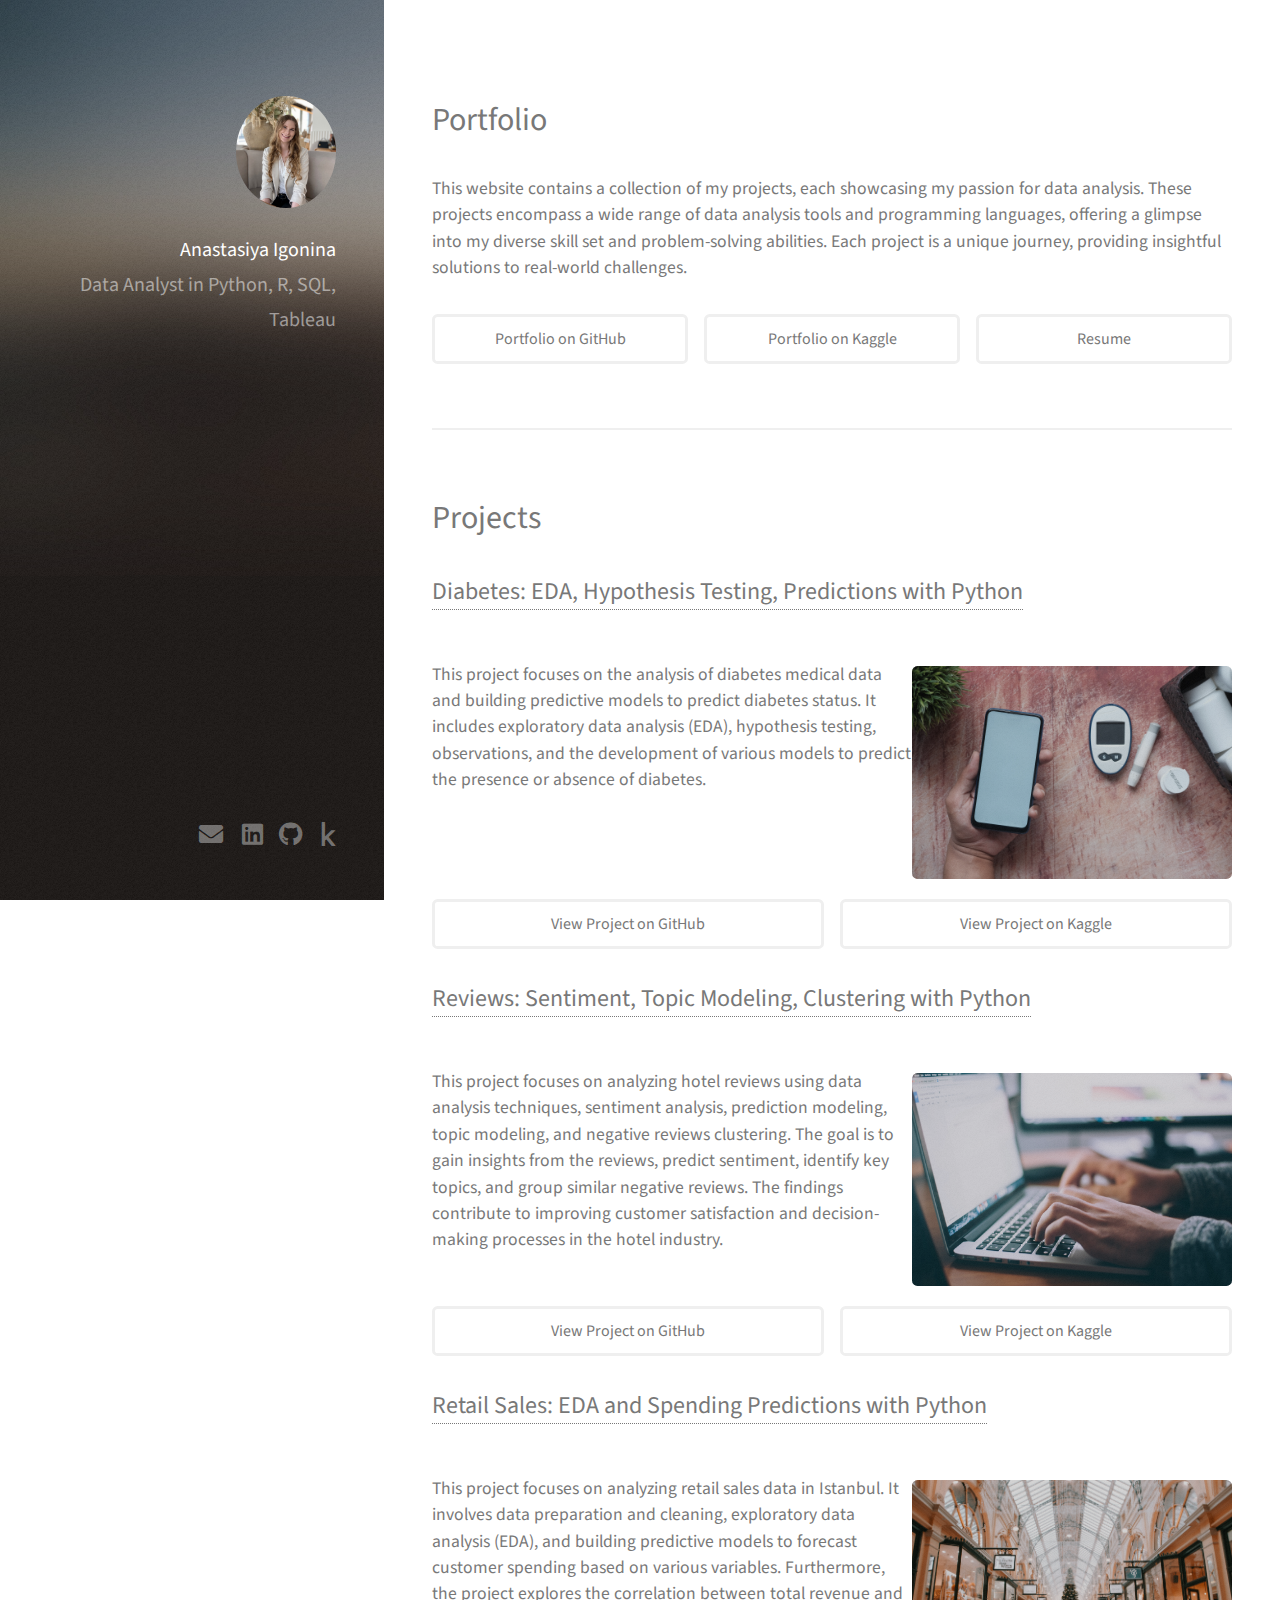
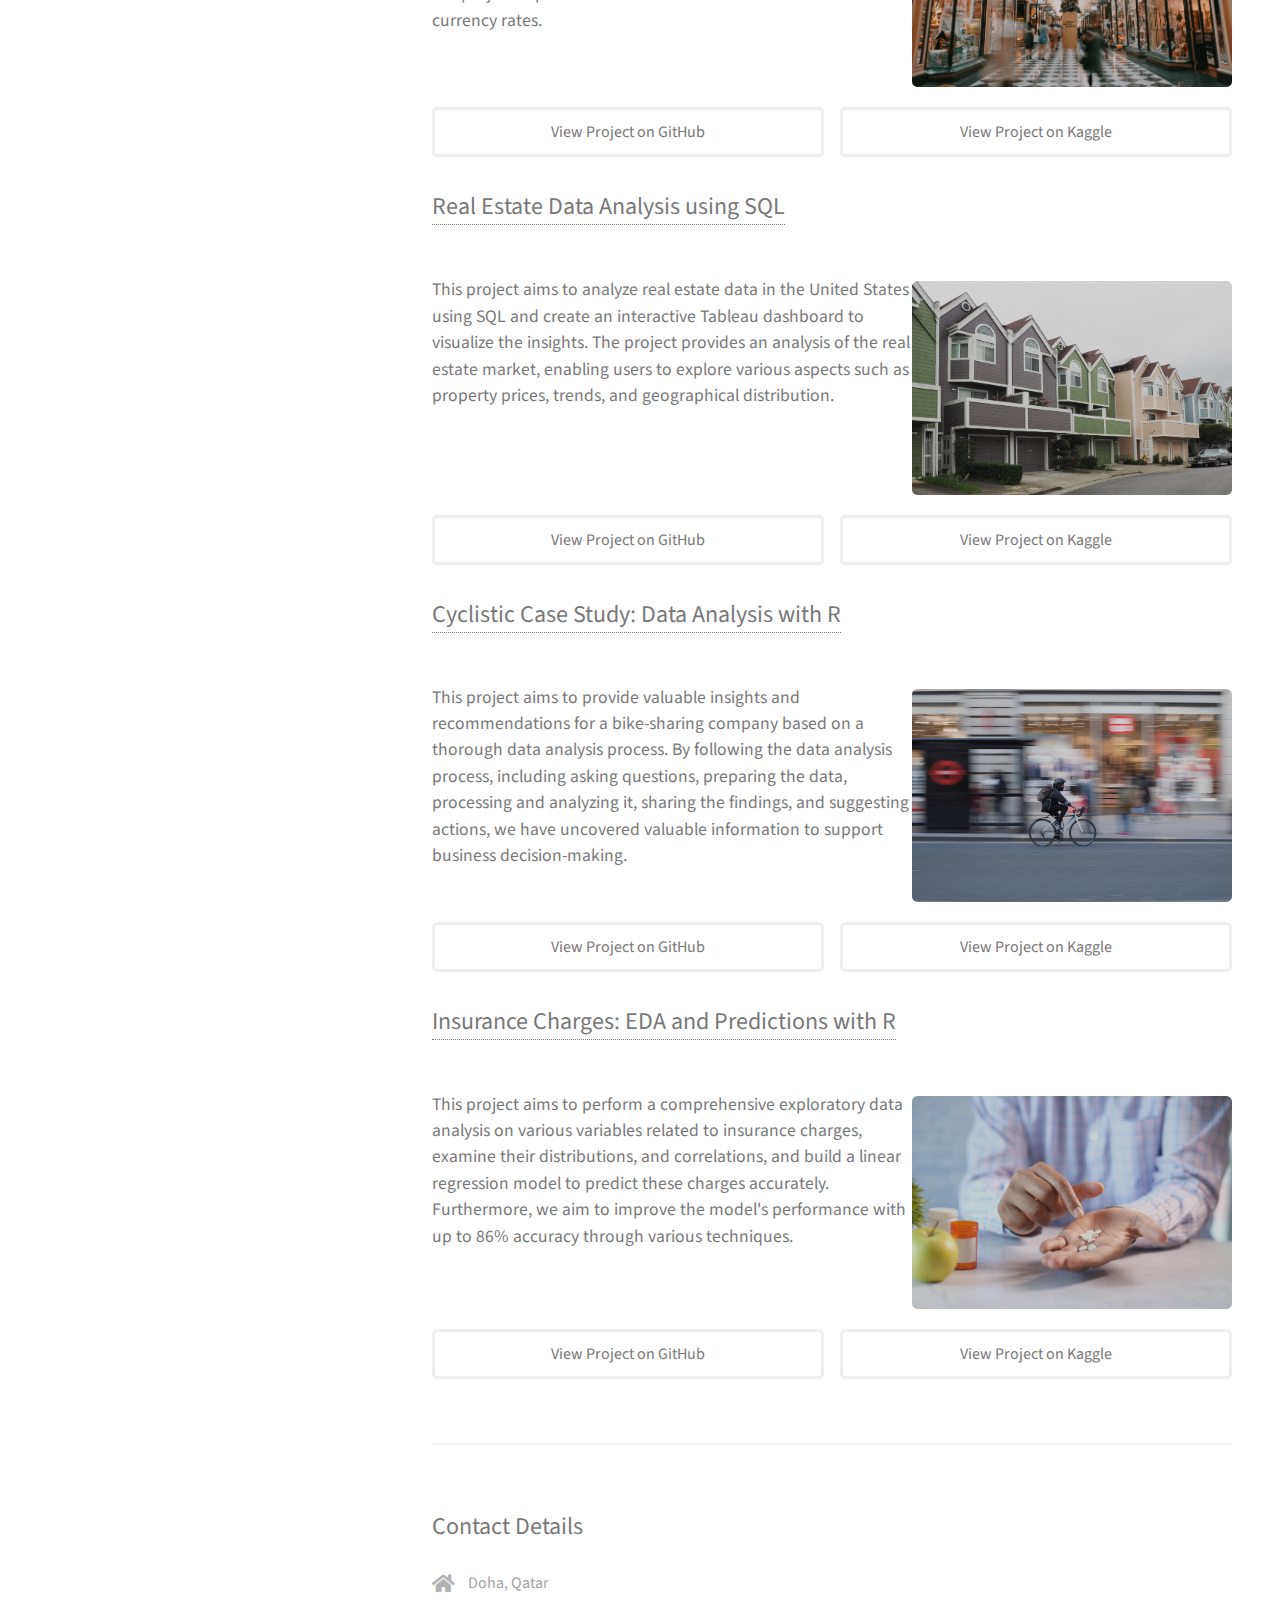
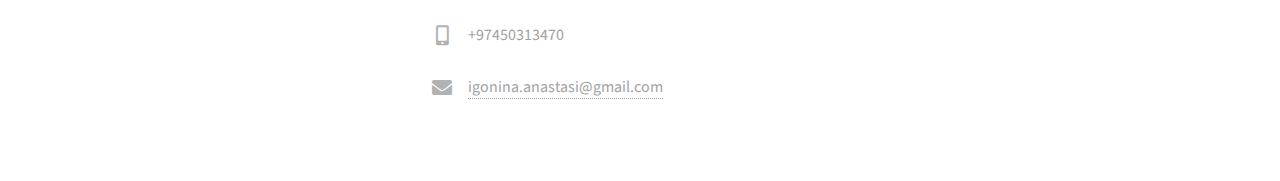
==== index.html @ 7b1049e7 "Add files via upload" ====
<!DOCTYPE HTML>

<html>
	<head>
		<title>Anastasiya Igonina Portfolio</title>
		<meta charset="utf-8" />
		<meta name="viewport" content="width=device-width, initial-scale=1, user-scalable=no" />
		<link rel="stylesheet" href="assets/css/main.css" />
	</head>
	<body class="is-preload">

		<!-- Header -->
			<header id="header">
				<div class="inner">
					<a href="#" class="image avatar circle"><img src="images/avatar3.jpg" alt=""/></a>
					<h1> <strong>Anastasiya Igonina</strong></h1>
					<h1> Data Analyst in Python, R, SQL, Tableau</h1>
				</div>
			</header>

		<!-- Main -->
			<div id="main">

				<!-- One -->
					<section id="one">
						<header class="major">
							<h1>Portfolio<br/></h1>
						</header>
						<p> <h4> This website contains a collection of my projects, each showcasing my passion for data analysis. These projects encompass a wide range of data analysis tools and programming languages, offering a glimpse into my diverse skill set and problem-solving abilities. Each project is a unique journey, providing insightful solutions to real-world challenges. </h4></p>
						<ul class="actions fit">
							<li><a href="https://github.com/anastasiyaigonina/Portfolio_Projects" class="button">Portfolio on GitHub</a></li>
							<li><a href="https://www.kaggle.com/anastasiyaigonina/code" class="button">Portfolio on Kaggle</a></li>
							<li><a href="https://github.com/anastasiyaigonina/resume/blob/main/Resume_Anastasiya_Igonina.pdf" class="button">Resume</a></li>
						</ul>
					</section>

				<!-- Two -->
					<section id="two">
						<h1>Projects</h1>
						<div>
							<article class="col-6 col-12-xsmall work-item">
								<header> 
									<h2><a href="https://www.kaggle.com/code/anastasiyaigonina/diabetes-eda-hypothesis-testing-predictions"> Diabetes: EDA, Hypothesis Testing, Predictions with Python </a></h2>
								</header>
								<br>
								<a class="image right"><img src="images/diabetes2.jpg" ></a>
								<p><h4> This project focuses on the analysis of diabetes medical data and building predictive models to predict diabetes status. It includes exploratory data analysis (EDA), hypothesis testing, observations, and the development of various models to predict the presence or absence of diabetes.</h4></p>
								<ul class="actions fit">
									<li><a href="https://github.com/anastasiyaigonina/Portfolio_Projects/tree/main/diabetes_hypothesis_predictions" class="button">View Project on GitHub</a></li>
									<li><a href="https://www.kaggle.com/code/anastasiyaigonina/diabetes-eda-hypothesis-testing-predictions" class="button">View Project on Kaggle</a></li>
								</ul>
							</article>
							<article class="col-6 col-12-xsmall work-item">
								<header> 
									<h2> <a href="https://www.kaggle.com/code/anastasiyaigonina/reviews-sentiment-topic-modeling-clustering"> Reviews: Sentiment, Topic Modeling, Clustering with Python </a></h2>
								</header>
								<br>
								<a class="image right"><img src="images/reviews.jpg" alt=""/></a>
								<p> <h4> This project focuses on analyzing hotel reviews using data analysis techniques, sentiment analysis, prediction modeling, topic modeling, and negative reviews clustering. The goal is to gain insights from the reviews, predict sentiment, identify key topics, and group similar negative reviews. The findings contribute to improving customer satisfaction and decision-making processes in the hotel industry.</h4></p>
								<ul class="actions fit">
									<li><a href="https://github.com/anastasiyaigonina/Portfolio_Projects/tree/main/reviews_sentiment_topic_modeling" class="button">View Project on GitHub</a></li>
									<li><a href="https://www.kaggle.com/code/anastasiyaigonina/reviews-sentiment-topic-modeling-clustering" class="button">View Project on Kaggle</a></li>
								</ul>
							</article>
							<article class="col-6 col-12-xsmall work-item">
								<header> 
									<h2> <a href="https://www.kaggle.com/code/anastasiyaigonina/retail-sales-eda-and-spending-predictions"> Retail Sales: EDA and Spending Predictions with Python </a></h2>
								</header>
								<br>
								<a class="image right"><img src="images/retail.jpg" alt=""></a>
								<p><h4> This project focuses on analyzing retail sales data in Istanbul. It involves data preparation and cleaning, exploratory data analysis (EDA), and building predictive models to forecast customer spending based on various variables. Furthermore, the project explores the correlation between total revenue and currency rates. </h4></p>
								<ul class="actions fit">
									<li><a href="https://github.com/anastasiyaigonina/Portfolio_Projects/tree/main/retails_sales_eda_predictions" class="button">View Project on GitHub</a></li>
									<li><a href="https://www.kaggle.com/code/anastasiyaigonina/retail-sales-eda-and-spending-predictions" class="button">View Project on Kaggle</a></li>
								</ul>
							</article>
							<article class="col-6 col-12-xsmall work-item">
								<header> 
									<h2> <a href="https://www.kaggle.com/code/anastasiyaigonina/real-estate-data-analysis-using-sql"> Real Estate Data Analysis using SQL </a></h2>
								</header>
								<br>
								<a class="image right"><img src="images/realestate2.jpg" alt=""/></a>
								<p> <h4> This project aims to analyze real estate data in the United States using SQL and create an interactive Tableau dashboard to visualize the insights. The project provides an analysis of the real estate market, enabling users to explore various aspects such as property prices, trends, and geographical distribution.</h4> <p>
								<ul class="actions fit">
									<li><a href="https://github.com/anastasiyaigonina/Portfolio_Projects/tree/main/real_estate_data_analysis_sql" class="button">View Project on GitHub</a></li>
									<li><a href="https://www.kaggle.com/code/anastasiyaigonina/real-estate-data-analysis-using-sql" class="button">View Project on Kaggle</a></li>
								</ul>
							</article>
							</article>
							<article class="col-6 col-12-xsmall work-item">
								<header> 
									<h2> <a href="https://www.kaggle.com/code/anastasiyaigonina/cyclistic-case-study-data-analysis-with-r"> Cyclistic Case Study: Data Analysis with R </a></h2>
								</header>
								<br>
								<a class="image right"><img src="images/bike2.jpg" alt=""/></a>
								<p> <h4> This project aims to provide valuable insights and recommendations for a bike-sharing company based on a thorough data analysis process. By following the data analysis process, including asking questions, preparing the data, processing and analyzing it, sharing the findings, and suggesting actions, we have uncovered valuable information to support business decision-making. </h4></p>
								<ul class="actions fit">
									<li><a href="https://github.com/anastasiyaigonina/Portfolio_Projects/tree/main/cyclistic_case_study_r" class="button">View Project on GitHub</a></li>
									<li><a href="https://www.kaggle.com/code/anastasiyaigonina/cyclistic-case-study-data-analysis-with-r" class="button">View Project on Kaggle</a></li>
								</ul>
							</article><article class="col-6 col-12-xsmall work-item">
								<header> 
									<h2> <a href="https://www.kaggle.com/code/anastasiyaigonina/insurance-charges-eda-and-predictions-with-r"> Insurance Charges: EDA and Predictions with R </a></h2>
								</header>
								<br>
								<a class="image right"><img src="images/insurance.jpg" alt=""/></a>
								<p> <h4> This project aims to perform a comprehensive exploratory data analysis on various variables related to insurance charges, examine their distributions, and correlations, and build a linear regression model to predict these charges accurately. Furthermore, we aim to improve the model's performance with up to 86% accuracy through various techniques. </h4></p>
								<ul class="actions fit">
									<li><a href="https://github.com/anastasiyaigonina/Portfolio_Projects/tree/main/insurance_charges_prediction" class="button">View Project on GitHub</a></li>
									<li><a href="https://www.kaggle.com/code/anastasiyaigonina/insurance-charges-eda-and-predictions-with-r" class="button">View Project on Kaggle</a></li>
								</ul>
							
						</div>
					</section>
				
				<!-- Three -->
				<section id="three">
					<h2>Contact Details </h2>
					<div class="col-4 col-12-small">
						<ul class="labeled-icons">
							<li>
								<h3 class="icon solid fa-home"><span class="label">Address</span></h3>
								Doha, Qatar
							</li>
							<li>
								<h3 class="icon solid fa-mobile-alt"><span class="label">Phone</span></h3>
								+97450313470
							</li>
							<li>
								<h3 class="icon solid fa-envelope"><span class="label">Email</span></h3>
								<a href="mailto:igonina.anastasi@gmail.com">igonina.anastasi@gmail.com</a>
							</li>
						</ul>
					</div>
				</section>
				
			</div>

		<!-- Footer -->
			<footer id="footer">		  
				<div class="inner">
					<ul class="icons">
						<li><a href="mailto:igonina.anastasi@gmail.com" class="icon solid fa-envelope"><span class="label">Email</span></a></li>
						<li><a href="https://www.linkedin.com/in/an-igonina/" class="icon brands fa-linkedin"><span class="label">Linkedin</span></a>
						<li><a href="https://github.com/anastasiyaigonina" class="icon brands fa-github"><span class="label">Github</span></a></li>
						<li><a href="https://www.kaggle.com/anastasiyaigonina/code" class="icon brands fa-kaggle"><span class="label">Kaggle</span></a></li>
					
					</ul>
				</div>
			</footer>

		<!-- Scripts -->
			<script src="assets/js/jquery.min.js"></script>
			<script src="assets/js/jquery.poptrox.min.js"></script>
			<script src="assets/js/browser.min.js"></script>
			<script src="assets/js/breakpoints.min.js"></script>
			<script src="assets/js/util.js"></script>
			<script src="assets/js/main.js"></script>

	</body>
</html>
---- assets/css/main.css ----
@import url("fontawesome-all.min.css");
@import url("https://fonts.googleapis.com/css?family=Source+Sans+Pro:400,400italic");

/*
	Strata by HTML5 UP
	html5up.net | @ajlkn
	Free for personal and commercial use under the CCA 3.0 license (html5up.net/license)
*/

html, body, div, span, applet, object,
iframe, h1, h2, h3, h4, h5, h6, p, blockquote,
pre, a, abbr, acronym, address, big, cite,
code, del, dfn, em, img, ins, kbd, q, s, samp,
small, strike, strong, sub, sup, tt, var, b,
u, i, center, dl, dt, dd, ol, ul, li, fieldset,
form, label, legend, table, caption, tbody,
tfoot, thead, tr, th, td, article, aside,
canvas, details, embed, figure, figcaption,
footer, header, hgroup, menu, nav, output, ruby,
section, summary, time, mark, audio, video {
	margin: 0;
	padding: 0;
	border: 0;
	font-size: 100%;
	font: inherit;
	vertical-align: baseline;}

article, aside, details, figcaption, figure,
footer, header, hgroup, menu, nav, section {
	display: block;}

body {
	line-height: 1;
}

ol, ul {
	list-style: none;
}

blockquote, q {
	quotes: none;
}

	blockquote:before, blockquote:after, q:before, q:after {
		content: '';
		content: none;
	}

table {
	border-collapse: collapse;
	border-spacing: 0;
}

body {
	-webkit-text-size-adjust: none;
}

mark {
	background-color: transparent;
	color: inherit;
}

input::-moz-focus-inner {
	border: 0;
	padding: 0;
}

input, select, textarea {
	-moz-appearance: none;
	-webkit-appearance: none;
	-ms-appearance: none;
	appearance: none;
}

/* Basic */

	html {
		box-sizing: border-box;
	}

	*, *:before, *:after {
		box-sizing: inherit;
	}

	body {
		background: #fff;
	}

		body.is-preload *, body.is-preload *:before, body.is-preload *:after {
			-moz-animation: none !important;
			-webkit-animation: none !important;
			-ms-animation: none !important;
			animation: none !important;
			-moz-transition: none !important;
			-webkit-transition: none !important;
			-ms-transition: none !important;
			transition: none !important;
		}

	body, input, select, textarea {
		color: #a2a2a2;
		font-family: "Source Sans Pro", Helvetica, sans-serif;
		font-size: 16pt;
		font-weight: 400;
		line-height: 1.75em;
	}

	a {
		-moz-transition: color 0.2s ease-in-out, border-color 0.2s ease-in-out;
		-webkit-transition: color 0.2s ease-in-out, border-color 0.2s ease-in-out;
		-ms-transition: color 0.2s ease-in-out, border-color 0.2s ease-in-out;
		transition: color 0.2s ease-in-out, border-color 0.2s ease-in-out;
		border-bottom: dotted 1px;
		color: #49bf9d;
		text-decoration: none;
	}

		a:hover {
			border-bottom-color: transparent;
			color: #49bf9d !important;
			text-decoration: none;
		}

	strong, b {
		color: #787878;
		font-weight: 400;
	}

	em, i {
		font-style: italic;
	}

	p {
		margin: 0 0 2em 0;
	}

	h1, h2, h3, h4, h5, h6 {
		color: #787878;
		font-weight: 400;
		line-height: 1em;
		margin: 0 0 1em 0;
	}

		h1 a, h2 a, h3 a, h4 a, h5 a, h6 a {
			color: inherit;
			text-decoration: none;
		}

	h1 {
		font-size: 2em;
		line-height: 1.5em;
	}

	h2 {
		font-size: 1.5em;
		line-height: 1.5em;
	}

	h3 {
		font-size: 1.25em;
		line-height: 1.5em;
	}

	h4 {
		font-size: 1.1em;
		line-height: 1.5em;
	}

	h5 {
		font-size: 0.9em;
		line-height: 1.5em;
	}

	h6 {
		font-size: 0.7em;
		line-height: 1.5em;
	}

	sub {
		font-size: 0.8em;
		position: relative;
		top: 0.5em;
	}

	sup {
		font-size: 0.8em;
		position: relative;
		top: -0.5em;
	}

	hr {
		border: 0;
		border-bottom: solid 2px #efefef;
		margin: 2em 0;
	}

		hr.major {
			margin: 3em 0;
		}

	blockquote {
		border-left: solid 6px #efefef;
		font-style: italic;
		margin: 0 0 2em 0;
		padding: 0.5em 0 0.5em 1.5em;
	}

	code {
		background: #f7f7f7;
		border-radius: 0.35em;
		border: solid 2px #efefef;
		font-family: "Courier New", monospace;
		font-size: 0.9em;
		margin: 0 0.25em;
		padding: 0.25em 0.65em;
	}

	pre {
		-webkit-overflow-scrolling: touch;
		font-family: "Courier New", monospace;
		font-size: 0.9em;
		margin: 0 0 2em 0;
	}

		pre code {
			display: block;
			line-height: 1.75em;
			padding: 1em 1.5em;
			overflow-x: auto;
		}

	.align-left {
		text-align: left;
	}

	.align-center {
		text-align: center;
	}

	.align-right {
		text-align: right;
	}
	.centered-button {
		text-align: center;
	}
/* Container */

	.container {
		margin: 0 auto;
		max-width: calc(100% - 4em);
		width: 100%;
	}

		.container.xsmall {
			width: 25%;
		}

		.container.small {
			width: 50%;
		}

		.container.medium {
			width: 75%;
		}

		.container.large {
			width: 125%;
		}

		.container.xlarge {
			width: 150%;
		}

		.container.max {
			width: 100%;
		}

		@media screen and (max-width: 980px) {

			.container {
				width: 100% !important;
				max-width: 100% !important;
			}

		}

		@media screen and (max-width: 480px) {

			.container {
				max-width: calc(100% - 3em);
			}

		}

/* Row */

	.row {
		display: flex;
		flex-wrap: wrap;
		box-sizing: border-box;
		align-items: stretch;
	}

		.row > * {
			box-sizing: border-box;
		}

		.row.gtr-uniform > * > :last-child {
			margin-bottom: 0;
		}

		.row.aln-left {
			justify-content: flex-start;
		}

		.row.aln-center {
			justify-content: center;
		}

		.row.aln-right {
			justify-content: flex-end;
		}

		.row.aln-top {
			align-items: flex-start;
		}

		.row.aln-middle {
			align-items: center;
		}

		.row.aln-bottom {
			align-items: flex-end;
		}

		.row > .imp {
			order: -1;
		}

		.row > .col-1 {
			width: 8.33333%;
		}

		.row > .off-1 {
			margin-left: 8.33333%;
		}

		.row > .col-2 {
			width: 16.66667%;
		}

		.row > .off-2 {
			margin-left: 16.66667%;
		}

		.row > .col-3 {
			width: 25%;
		}

		.row > .off-3 {
			margin-left: 25%;
		}

		.row > .col-4 {
			width: 33.33333%;
		}

		.row > .off-4 {
			margin-left: 33.33333%;
		}

		.row > .col-5 {
			width: 41.66667%;
		}

		.row > .off-5 {
			margin-left: 41.66667%;
		}

		.row > .col-6 {
			width: 50%;
		}

		.row > .off-6 {
			margin-left: 50%;
		}

		.row > .col-7 {
			width: 58.33333%;
		}

		.row > .off-7 {
			margin-left: 58.33333%;
		}

		.row > .col-8 {
			width: 66.66667%;
		}

		.row > .off-8 {
			margin-left: 66.66667%;
		}

		.row > .col-9 {
			width: 75%;
		}

		.row > .off-9 {
			margin-left: 75%;
		}

		.row > .col-10 {
			width: 83.33333%;
		}

		.row > .off-10 {
			margin-left: 83.33333%;
		}

		.row > .col-11 {
			width: 91.66667%;
		}

		.row > .off-11 {
			margin-left: 91.66667%;
		}

		.row > .col-12 {
			width: 100%;
		}

		.row > .off-12 {
			margin-left: 100%;
		}

		.row.gtr-0 {
			margin-top: 0;
			margin-left: 0em;
		}

			.row.gtr-0 > * {
				padding: 0 0 0 0em;
			}

			.row.gtr-0.gtr-uniform {
				margin-top: 0em;
			}

				.row.gtr-0.gtr-uniform > * {
					padding-top: 0em;
				}

		.row.gtr-25 {
			margin-top: 0;
			margin-left: -0.625em;
		}

			.row.gtr-25 > * {
				padding: 0 0 0 0.625em;
			}

			.row.gtr-25.gtr-uniform {
				margin-top: -0.625em;
			}

				.row.gtr-25.gtr-uniform > * {
					padding-top: 0.625em;
				}

		.row.gtr-50 {
			margin-top: 0;
			margin-left: -1.25em;
		}

			.row.gtr-50 > * {
				padding: 0 0 0 1.25em;
			}

			.row.gtr-50.gtr-uniform {
				margin-top: -1.25em;
			}

				.row.gtr-50.gtr-uniform > * {
					padding-top: 1.25em;
				}

		.row {
			margin-top: 0;
			margin-left: -2.5em;
		}

			.row > * {
				padding: 0 0 0 2.5em;
			}

			.row.gtr-uniform {
				margin-top: -2.5em;
			}

				.row.gtr-uniform > * {
					padding-top: 2.5em;
				}

		.row.gtr-150 {
			margin-top: 0;
			margin-left: -3.75em;
		}

			.row.gtr-150 > * {
				padding: 0 0 0 3.75em;
			}

			.row.gtr-150.gtr-uniform {
				margin-top: -3.75em;
			}

				.row.gtr-150.gtr-uniform > * {
					padding-top: 3.75em;
				}

		.row.gtr-200 {
			margin-top: 0;
			margin-left: -5em;
		}

			.row.gtr-200 > * {
				padding: 0 0 0 5em;
			}

			.row.gtr-200.gtr-uniform {
				margin-top: -5em;
			}

				.row.gtr-200.gtr-uniform > * {
					padding-top: 5em;
				}

		@media screen and (max-width: 1800px) {

			.row {
				display: flex;
				flex-wrap: wrap;
				box-sizing: border-box;
				align-items: stretch;
			}

				.row > * {
					box-sizing: border-box;
				}

				.row.gtr-uniform > * > :last-child {
					margin-bottom: 0;
				}

				.row.aln-left {
					justify-content: flex-start;
				}

				.row.aln-center {
					justify-content: center;
				}

				.row.aln-right {
					justify-content: flex-end;
				}

				.row.aln-top {
					align-items: flex-start;
				}

				.row.aln-middle {
					align-items: center;
				}

				.row.aln-bottom {
					align-items: flex-end;
				}

				.row > .imp-xlarge {
					order: -1;
				}

				.row > .col-1-xlarge {
					width: 8.33333%;
				}

				.row > .off-1-xlarge {
					margin-left: 8.33333%;
				}

				.row > .col-2-xlarge {
					width: 16.66667%;
				}

				.row > .off-2-xlarge {
					margin-left: 16.66667%;
				}

				.row > .col-3-xlarge {
					width: 25%;
				}

				.row > .off-3-xlarge {
					margin-left: 25%;
				}

				.row > .col-4-xlarge {
					width: 33.33333%;
				}

				.row > .off-4-xlarge {
					margin-left: 33.33333%;
				}

				.row > .col-5-xlarge {
					width: 41.66667%;
				}

				.row > .off-5-xlarge {
					margin-left: 41.66667%;
				}

				.row > .col-6-xlarge {
					width: 50%;
				}

				.row > .off-6-xlarge {
					margin-left: 50%;
				}

				.row > .col-7-xlarge {
					width: 58.33333%;
				}

				.row > .off-7-xlarge {
					margin-left: 58.33333%;
				}

				.row > .col-8-xlarge {
					width: 66.66667%;
				}

				.row > .off-8-xlarge {
					margin-left: 66.66667%;
				}

				.row > .col-9-xlarge {
					width: 75%;
				}

				.row > .off-9-xlarge {
					margin-left: 75%;
				}

				.row > .col-10-xlarge {
					width: 83.33333%;
				}

				.row > .off-10-xlarge {
					margin-left: 83.33333%;
				}

				.row > .col-11-xlarge {
					width: 91.66667%;
				}

				.row > .off-11-xlarge {
					margin-left: 91.66667%;
				}

				.row > .col-12-xlarge {
					width: 100%;
				}

				.row > .off-12-xlarge {
					margin-left: 100%;
				}

				.row.gtr-0 {
					margin-top: 0;
					margin-left: 0em;
				}

					.row.gtr-0 > * {
						padding: 0 0 0 0em;
					}

					.row.gtr-0.gtr-uniform {
						margin-top: 0em;
					}

						.row.gtr-0.gtr-uniform > * {
							padding-top: 0em;
						}

				.row.gtr-25 {
					margin-top: 0;
					margin-left: -0.625em;
				}

					.row.gtr-25 > * {
						padding: 0 0 0 0.625em;
					}

					.row.gtr-25.gtr-uniform {
						margin-top: -0.625em;
					}

						.row.gtr-25.gtr-uniform > * {
							padding-top: 0.625em;
						}

				.row.gtr-50 {
					margin-top: 0;
					margin-left: -1.25em;
				}

					.row.gtr-50 > * {
						padding: 0 0 0 1.25em;
					}

					.row.gtr-50.gtr-uniform {
						margin-top: -1.25em;
					}

						.row.gtr-50.gtr-uniform > * {
							padding-top: 1.25em;
						}

				.row {
					margin-top: 0;
					margin-left: -2.5em;
				}

					.row > * {
						padding: 0 0 0 2.5em;
					}

					.row.gtr-uniform {
						margin-top: -2.5em;
					}

						.row.gtr-uniform > * {
							padding-top: 2.5em;
						}

				.row.gtr-150 {
					margin-top: 0;
					margin-left: -3.75em;
				}

					.row.gtr-150 > * {
						padding: 0 0 0 3.75em;
					}

					.row.gtr-150.gtr-uniform {
						margin-top: -3.75em;
					}

						.row.gtr-150.gtr-uniform > * {
							padding-top: 3.75em;
						}

				.row.gtr-200 {
					margin-top: 0;
					margin-left: -5em;
				}

					.row.gtr-200 > * {
						padding: 0 0 0 5em;
					}

					.row.gtr-200.gtr-uniform {
						margin-top: -5em;
					}

						.row.gtr-200.gtr-uniform > * {
							padding-top: 5em;
						}

		}

		@media screen and (max-width: 1280px) {

			.row {
				display: flex;
				flex-wrap: wrap;
				box-sizing: border-box;
				align-items: stretch;
			}

				.row > * {
					box-sizing: border-box;
				}

				.row.gtr-uniform > * > :last-child {
					margin-bottom: 0;
				}

				.row.aln-left {
					justify-content: flex-start;
				}

				.row.aln-center {
					justify-content: center;
				}

				.row.aln-right {
					justify-content: flex-end;
				}

				.row.aln-top {
					align-items: flex-start;
				}

				.row.aln-middle {
					align-items: center;
				}

				.row.aln-bottom {
					align-items: flex-end;
				}

				.row > .imp-large {
					order: -1;
				}

				.row > .col-1-large {
					width: 8.33333%;
				}

				.row > .off-1-large {
					margin-left: 8.33333%;
				}

				.row > .col-2-large {
					width: 16.66667%;
				}

				.row > .off-2-large {
					margin-left: 16.66667%;
				}

				.row > .col-3-large {
					width: 25%;
				}

				.row > .off-3-large {
					margin-left: 25%;
				}

				.row > .col-4-large {
					width: 33.33333%;
				}

				.row > .off-4-large {
					margin-left: 33.33333%;
				}

				.row > .col-5-large {
					width: 41.66667%;
				}

				.row > .off-5-large {
					margin-left: 41.66667%;
				}

				.row > .col-6-large {
					width: 50%;
				}

				.row > .off-6-large {
					margin-left: 50%;
				}

				.row > .col-7-large {
					width: 58.33333%;
				}

				.row > .off-7-large {
					margin-left: 58.33333%;
				}

				.row > .col-8-large {
					width: 66.66667%;
				}

				.row > .off-8-large {
					margin-left: 66.66667%;
				}

				.row > .col-9-large {
					width: 75%;
				}

				.row > .off-9-large {
					margin-left: 75%;
				}

				.row > .col-10-large {
					width: 83.33333%;
				}

				.row > .off-10-large {
					margin-left: 83.33333%;
				}

				.row > .col-11-large {
					width: 91.66667%;
				}

				.row > .off-11-large {
					margin-left: 91.66667%;
				}

				.row > .col-12-large {
					width: 100%;
				}

				.row > .off-12-large {
					margin-left: 100%;
				}

				.row.gtr-0 {
					margin-top: 0;
					margin-left: 0em;
				}

					.row.gtr-0 > * {
						padding: 0 0 0 0em;
					}

					.row.gtr-0.gtr-uniform {
						margin-top: 0em;
					}

						.row.gtr-0.gtr-uniform > * {
							padding-top: 0em;
						}

				.row.gtr-25 {
					margin-top: 0;
					margin-left: -0.5em;
				}

					.row.gtr-25 > * {
						padding: 0 0 0 0.5em;
					}

					.row.gtr-25.gtr-uniform {
						margin-top: -0.5em;
					}

						.row.gtr-25.gtr-uniform > * {
							padding-top: 0.5em;
						}

				.row.gtr-50 {
					margin-top: 0;
					margin-left: -1em;
				}

					.row.gtr-50 > * {
						padding: 0 0 0 1em;
					}

					.row.gtr-50.gtr-uniform {
						margin-top: -1em;
					}

						.row.gtr-50.gtr-uniform > * {
							padding-top: 1em;
						}

				.row {
					margin-top: 0;
					margin-left: -2em;
				}

					.row > * {
						padding: 0 0 0 2em;
					}

					.row.gtr-uniform {
						margin-top: -2em;
					}

						.row.gtr-uniform > * {
							padding-top: 2em;
						}

				.row.gtr-150 {
					margin-top: 0;
					margin-left: -3em;
				}

					.row.gtr-150 > * {
						padding: 0 0 0 3em;
					}

					.row.gtr-150.gtr-uniform {
						margin-top: -3em;
					}

						.row.gtr-150.gtr-uniform > * {
							padding-top: 3em;
						}

				.row.gtr-200 {
					margin-top: 0;
					margin-left: -4em;
				}

					.row.gtr-200 > * {
						padding: 0 0 0 4em;
					}

					.row.gtr-200.gtr-uniform {
						margin-top: -4em;
					}

						.row.gtr-200.gtr-uniform > * {
							padding-top: 4em;
						}

		}

		@media screen and (max-width: 980px) {

			.row {
				display: flex;
				flex-wrap: wrap;
				box-sizing: border-box;
				align-items: stretch;
			}

				.row > * {
					box-sizing: border-box;
				}

				.row.gtr-uniform > * > :last-child {
					margin-bottom: 0;
				}

				.row.aln-left {
					justify-content: flex-start;
				}

				.row.aln-center {
					justify-content: center;
				}

				.row.aln-right {
					justify-content: flex-end;
				}

				.row.aln-top {
					align-items: flex-start;
				}

				.row.aln-middle {
					align-items: center;
				}

				.row.aln-bottom {
					align-items: flex-end;
				}

				.row > .imp-medium {
					order: -1;
				}

				.row > .col-1-medium {
					width: 8.33333%;
				}

				.row > .off-1-medium {
					margin-left: 8.33333%;
				}

				.row > .col-2-medium {
					width: 16.66667%;
				}

				.row > .off-2-medium {
					margin-left: 16.66667%;
				}

				.row > .col-3-medium {
					width: 25%;
				}

				.row > .off-3-medium {
					margin-left: 25%;
				}

				.row > .col-4-medium {
					width: 33.33333%;
				}

				.row > .off-4-medium {
					margin-left: 33.33333%;
				}

				.row > .col-5-medium {
					width: 41.66667%;
				}

				.row > .off-5-medium {
					margin-left: 41.66667%;
				}

				.row > .col-6-medium {
					width: 50%;
				}

				.row > .off-6-medium {
					margin-left: 50%;
				}

				.row > .col-7-medium {
					width: 58.33333%;
				}

				.row > .off-7-medium {
					margin-left: 58.33333%;
				}

				.row > .col-8-medium {
					width: 66.66667%;
				}

				.row > .off-8-medium {
					margin-left: 66.66667%;
				}

				.row > .col-9-medium {
					width: 75%;
				}

				.row > .off-9-medium {
					margin-left: 75%;
				}

				.row > .col-10-medium {
					width: 83.33333%;
				}

				.row > .off-10-medium {
					margin-left: 83.33333%;
				}

				.row > .col-11-medium {
					width: 91.66667%;
				}

				.row > .off-11-medium {
					margin-left: 91.66667%;
				}

				.row > .col-12-medium {
					width: 100%;
				}

				.row > .off-12-medium {
					margin-left: 100%;
				}

				.row.gtr-0 {
					margin-top: 0;
					margin-left: 0em;
				}

					.row.gtr-0 > * {
						padding: 0 0 0 0em;
					}

					.row.gtr-0.gtr-uniform {
						margin-top: 0em;
					}

						.row.gtr-0.gtr-uniform > * {
							padding-top: 0em;
						}

				.row.gtr-25 {
					margin-top: 0;
					margin-left: -0.5em;
				}

					.row.gtr-25 > * {
						padding: 0 0 0 0.5em;
					}

					.row.gtr-25.gtr-uniform {
						margin-top: -0.5em;
					}

						.row.gtr-25.gtr-uniform > * {
							padding-top: 0.5em;
						}

				.row.gtr-50 {
					margin-top: 0;
					margin-left: -1em;
				}

					.row.gtr-50 > * {
						padding: 0 0 0 1em;
					}

					.row.gtr-50.gtr-uniform {
						margin-top: -1em;
					}

						.row.gtr-50.gtr-uniform > * {
							padding-top: 1em;
						}

				.row {
					margin-top: 0;
					margin-left: -2em;
				}

					.row > * {
						padding: 0 0 0 2em;
					}

					.row.gtr-uniform {
						margin-top: -2em;
					}

						.row.gtr-uniform > * {
							padding-top: 2em;
						}

				.row.gtr-150 {
					margin-top: 0;
					margin-left: -3em;
				}

					.row.gtr-150 > * {
						padding: 0 0 0 3em;
					}

					.row.gtr-150.gtr-uniform {
						margin-top: -3em;
					}

						.row.gtr-150.gtr-uniform > * {
							padding-top: 3em;
						}

				.row.gtr-200 {
					margin-top: 0;
					margin-left: -4em;
				}

					.row.gtr-200 > * {
						padding: 0 0 0 4em;
					}

					.row.gtr-200.gtr-uniform {
						margin-top: -4em;
					}

						.row.gtr-200.gtr-uniform > * {
							padding-top: 4em;
						}

		}

		@media screen and (max-width: 736px) {

			.row {
				display: flex;
				flex-wrap: wrap;
				box-sizing: border-box;
				align-items: stretch;
			}

				.row > * {
					box-sizing: border-box;
				}

				.row.gtr-uniform > * > :last-child {
					margin-bottom: 0;
				}

				.row.aln-left {
					justify-content: flex-start;
				}

				.row.aln-center {
					justify-content: center;
				}

				.row.aln-right {
					justify-content: flex-end;
				}

				.row.aln-top {
					align-items: flex-start;
				}

				.row.aln-middle {
					align-items: center;
				}

				.row.aln-bottom {
					align-items: flex-end;
				}

				.row > .imp-small {
					order: -1;
				}

				.row > .col-1-small {
					width: 8.33333%;
				}

				.row > .off-1-small {
					margin-left: 8.33333%;
				}

				.row > .col-2-small {
					width: 16.66667%;
				}

				.row > .off-2-small {
					margin-left: 16.66667%;
				}

				.row > .col-3-small {
					width: 25%;
				}

				.row > .off-3-small {
					margin-left: 25%;
				}

				.row > .col-4-small {
					width: 33.33333%;
				}

				.row > .off-4-small {
					margin-left: 33.33333%;
				}

				.row > .col-5-small {
					width: 41.66667%;
				}

				.row > .off-5-small {
					margin-left: 41.66667%;
				}

				.row > .col-6-small {
					width: 50%;
				}

				.row > .off-6-small {
					margin-left: 50%;
				}

				.row > .col-7-small {
					width: 58.33333%;
				}

				.row > .off-7-small {
					margin-left: 58.33333%;
				}

				.row > .col-8-small {
					width: 66.66667%;
				}

				.row > .off-8-small {
					margin-left: 66.66667%;
				}

				.row > .col-9-small {
					width: 75%;
				}

				.row > .off-9-small {
					margin-left: 75%;
				}

				.row > .col-10-small {
					width: 83.33333%;
				}

				.row > .off-10-small {
					margin-left: 83.33333%;
				}

				.row > .col-11-small {
					width: 91.66667%;
				}

				.row > .off-11-small {
					margin-left: 91.66667%;
				}

				.row > .col-12-small {
					width: 100%;
				}

				.row > .off-12-small {
					margin-left: 100%;
				}

				.row.gtr-0 {
					margin-top: 0;
					margin-left: 0em;
				}

					.row.gtr-0 > * {
						padding: 0 0 0 0em;
					}

					.row.gtr-0.gtr-uniform {
						margin-top: 0em;
					}

						.row.gtr-0.gtr-uniform > * {
							padding-top: 0em;
						}

				.row.gtr-25 {
					margin-top: 0;
					margin-left: -0.375em;
				}

					.row.gtr-25 > * {
						padding: 0 0 0 0.375em;
					}

					.row.gtr-25.gtr-uniform {
						margin-top: -0.375em;
					}

						.row.gtr-25.gtr-uniform > * {
							padding-top: 0.375em;
						}

				.row.gtr-50 {
					margin-top: 0;
					margin-left: -0.75em;
				}

					.row.gtr-50 > * {
						padding: 0 0 0 0.75em;
					}

					.row.gtr-50.gtr-uniform {
						margin-top: -0.75em;
					}

						.row.gtr-50.gtr-uniform > * {
							padding-top: 0.75em;
						}

				.row {
					margin-top: 0;
					margin-left: -1.5em;
				}

					.row > * {
						padding: 0 0 0 1.5em;
					}

					.row.gtr-uniform {
						margin-top: -1.5em;
					}

						.row.gtr-uniform > * {
							padding-top: 1.5em;
						}

				.row.gtr-150 {
					margin-top: 0;
					margin-left: -2.25em;
				}

					.row.gtr-150 > * {
						padding: 0 0 0 2.25em;
					}

					.row.gtr-150.gtr-uniform {
						margin-top: -2.25em;
					}

						.row.gtr-150.gtr-uniform > * {
							padding-top: 2.25em;
						}

				.row.gtr-200 {
					margin-top: 0;
					margin-left: -3em;
				}

					.row.gtr-200 > * {
						padding: 0 0 0 3em;
					}

					.row.gtr-200.gtr-uniform {
						margin-top: -3em;
					}

						.row.gtr-200.gtr-uniform > * {
							padding-top: 3em;
						}

		}

		@media screen and (max-width: 480px) {

			.row {
				display: flex;
				flex-wrap: wrap;
				box-sizing: border-box;
				align-items: stretch;
			}

				.row > * {
					box-sizing: border-box;
				}

				.row.gtr-uniform > * > :last-child {
					margin-bottom: 0;
				}

				.row.aln-left {
					justify-content: flex-start;
				}

				.row.aln-center {
					justify-content: center;
				}

				.row.aln-right {
					justify-content: flex-end;
				}

				.row.aln-top {
					align-items: flex-start;
				}

				.row.aln-middle {
					align-items: center;
				}

				.row.aln-bottom {
					align-items: flex-end;
				}

				.row > .imp-xsmall {
					order: -1;
				}

				.row > .col-1-xsmall {
					width: 8.33333%;
				}

				.row > .off-1-xsmall {
					margin-left: 8.33333%;
				}

				.row > .col-2-xsmall {
					width: 16.66667%;
				}

				.row > .off-2-xsmall {
					margin-left: 16.66667%;
				}

				.row > .col-3-xsmall {
					width: 25%;
				}

				.row > .off-3-xsmall {
					margin-left: 25%;
				}

				.row > .col-4-xsmall {
					width: 33.33333%;
				}

				.row > .off-4-xsmall {
					margin-left: 33.33333%;
				}

				.row > .col-5-xsmall {
					width: 41.66667%;
				}

				.row > .off-5-xsmall {
					margin-left: 41.66667%;
				}

				.row > .col-6-xsmall {
					width: 50%;
				}

				.row > .off-6-xsmall {
					margin-left: 50%;
				}

				.row > .col-7-xsmall {
					width: 58.33333%;
				}

				.row > .off-7-xsmall {
					margin-left: 58.33333%;
				}

				.row > .col-8-xsmall {
					width: 66.66667%;
				}

				.row > .off-8-xsmall {
					margin-left: 66.66667%;
				}

				.row > .col-9-xsmall {
					width: 75%;
				}

				.row > .off-9-xsmall {
					margin-left: 75%;
				}

				.row > .col-10-xsmall {
					width: 83.33333%;
				}

				.row > .off-10-xsmall {
					margin-left: 83.33333%;
				}

				.row > .col-11-xsmall {
					width: 91.66667%;
				}

				.row > .off-11-xsmall {
					margin-left: 91.66667%;
				}

				.row > .col-12-xsmall {
					width: 100%;
				}

				.row > .off-12-xsmall {
					margin-left: 100%;
				}

				.row.gtr-0 {
					margin-top: 0;
					margin-left: 0em;
				}

					.row.gtr-0 > * {
						padding: 0 0 0 0em;
					}

					.row.gtr-0.gtr-uniform {
						margin-top: 0em;
					}

						.row.gtr-0.gtr-uniform > * {
							padding-top: 0em;
						}

				.row.gtr-25 {
					margin-top: 0;
					margin-left: -0.375em;
				}

					.row.gtr-25 > * {
						padding: 0 0 0 0.375em;
					}

					.row.gtr-25.gtr-uniform {
						margin-top: -0.375em;
					}

						.row.gtr-25.gtr-uniform > * {
							padding-top: 0.375em;
						}

				.row.gtr-50 {
					margin-top: 0;
					margin-left: -0.75em;
				}

					.row.gtr-50 > * {
						padding: 0 0 0 0.75em;
					}

					.row.gtr-50.gtr-uniform {
						margin-top: -0.75em;
					}

						.row.gtr-50.gtr-uniform > * {
							padding-top: 0.75em;
						}

				.row {
					margin-top: 0;
					margin-left: -1.5em;
				}

					.row > * {
						padding: 0 0 0 1.5em;
					}

					.row.gtr-uniform {
						margin-top: -1.5em;
					}

						.row.gtr-uniform > * {
							padding-top: 1.5em;
						}

				.row.gtr-150 {
					margin-top: 0;
					margin-left: -2.25em;
				}

					.row.gtr-150 > * {
						padding: 0 0 0 2.25em;
					}

					.row.gtr-150.gtr-uniform {
						margin-top: -2.25em;
					}

						.row.gtr-150.gtr-uniform > * {
							padding-top: 2.25em;
						}

				.row.gtr-200 {
					margin-top: 0;
					margin-left: -3em;
				}

					.row.gtr-200 > * {
						padding: 0 0 0 3em;
					}

					.row.gtr-200.gtr-uniform {
						margin-top: -3em;
					}

						.row.gtr-200.gtr-uniform > * {
							padding-top: 3em;
						}

		}

/* Section/Article */

	section.special, article.special {
		text-align: center;
	}

	header p {
		color: #b2b2b2;
		position: relative;
		margin: 0 0 1.5em 0;
	}

	header h2 + p {
		font-size: 1.25em;
		margin-top: -1em;
		line-height: 1.5em;
	}

	header h3 + p {
		font-size: 1.1em;
		margin-top: -0.8em;
		line-height: 1.5em;
	}

	header h4 + p,
	header h5 + p,
	header h6 + p {
		font-size: 0.9em;
		margin-top: -0.6em;
		line-height: 1.5em;
	}

	header.major h2 {
		font-size: 2em;
	}

/* Form */

	form {
		margin: 0 0 2em 0;
	}

	label {
		color: #787878;
		display: block;
		font-size: 0.9em;
		font-weight: 400;
		margin: 0 0 1em 0;
	}

	input[type="text"],
	input[type="password"],
	input[type="email"],
	select,
	textarea {
		-moz-appearance: none;
		-webkit-appearance: none;
		-ms-appearance: none;
		appearance: none;
		background: #f7f7f7;
		border-radius: 0.35em;
		border: solid 2px transparent;
		color: inherit;
		display: block;
		outline: 0;
		padding: 0 0.75em;
		text-decoration: none;
		width: 100%;
	}

		input[type="text"]:invalid,
		input[type="password"]:invalid,
		input[type="email"]:invalid,
		select:invalid,
		textarea:invalid {
			box-shadow: none;
		}

		input[type="text"]:focus,
		input[type="password"]:focus,
		input[type="email"]:focus,
		select:focus,
		textarea:focus {
			border-color: #49bf9d;
		}

	select {
		background-image: url("data:image/svg+xml;charset=utf8,%3Csvg xmlns='http://www.w3.org/2000/svg' width='40' height='40' preserveAspectRatio='none' viewBox='0 0 40 40'%3E%3Cpath d='M9.4,12.3l10.4,10.4l10.4-10.4c0.2-0.2,0.5-0.4,0.9-0.4c0.3,0,0.6,0.1,0.9,0.4l3.3,3.3c0.2,0.2,0.4,0.5,0.4,0.9 c0,0.4-0.1,0.6-0.4,0.9L20.7,31.9c-0.2,0.2-0.5,0.4-0.9,0.4c-0.3,0-0.6-0.1-0.9-0.4L4.3,17.3c-0.2-0.2-0.4-0.5-0.4-0.9 c0-0.4,0.1-0.6,0.4-0.9l3.3-3.3c0.2-0.2,0.5-0.4,0.9-0.4S9.1,12.1,9.4,12.3z' fill='%23dfdfdf' /%3E%3C/svg%3E");
		background-size: 1.25rem;
		background-repeat: no-repeat;
		background-position: calc(100% - 1rem) center;
		height: 2.75em;
		padding-right: 2.75em;
		text-overflow: ellipsis;
	}

		select option {
			color: #787878;
			background: #fff;
		}

		select:focus::-ms-value {
			background-color: transparent;
		}

		select::-ms-expand {
			display: none;
		}

	input[type="text"],
	input[type="password"],
	input[type="email"],
	select {
		height: 2.75em;
	}

	textarea {
		padding: 0.75em;
	}

	input[type="checkbox"],
	input[type="radio"] {
		-moz-appearance: none;
		-webkit-appearance: none;
		-ms-appearance: none;
		appearance: none;
		display: block;
		float: left;
		margin-right: -2em;
		opacity: 0;
		width: 1em;
		z-index: -1;
	}

		input[type="checkbox"] + label,
		input[type="radio"] + label {
			text-decoration: none;
			color: #a2a2a2;
			cursor: pointer;
			display: inline-block;
			font-size: 1em;
			font-weight: 400;
			padding-left: 2.4em;
			padding-right: 0.75em;
			position: relative;
		}

			input[type="checkbox"] + label:before,
			input[type="radio"] + label:before {
				-moz-osx-font-smoothing: grayscale;
				-webkit-font-smoothing: antialiased;
				display: inline-block;
				font-style: normal;
				font-variant: normal;
				text-rendering: auto;
				line-height: 1;
				text-transform: none !important;
				font-family: 'Font Awesome 5 Free';
				font-weight: 900;
			}

			input[type="checkbox"] + label:before,
			input[type="radio"] + label:before {
				background: #f7f7f7;
				border-radius: 0.35em;
				border: solid 2px transparent;
				content: '';
				display: inline-block;
				font-size: 0.8em;
				height: 2.0625em;
				left: 0;
				line-height: 1.85625em;
				position: absolute;
				text-align: center;
				top: 0;
				width: 2.0625em;
			}

		input[type="checkbox"]:checked + label:before,
		input[type="radio"]:checked + label:before {
			background: #787878;
			border-color: #787878;
			color: #fff;
			content: '\f00c';
		}

		input[type="checkbox"]:focus + label:before,
		input[type="radio"]:focus + label:before {
			border-color: #49bf9d;
		}

	input[type="checkbox"] + label:before {
		border-radius: 0.35em;
	}

	input[type="radio"] + label:before {
		border-radius: 100%;
	}

	::-webkit-input-placeholder {
		color: #b2b2b2 !important;
		opacity: 1.0;
	}

	:-moz-placeholder {
		color: #b2b2b2 !important;
		opacity: 1.0;
	}

	::-moz-placeholder {
		color: #b2b2b2 !important;
		opacity: 1.0;
	}

	:-ms-input-placeholder {
		color: #b2b2b2 !important;
		opacity: 1.0;
	}

/* Box */

	.box {
		border-radius: 0.35em;
		border: solid 2px #efefef;
		margin-bottom: 2em;
		padding: 1.5em;
	}

		.box > :last-child,
		.box > :last-child > :last-child,
		.box > :last-child > :last-child > :last-child {
			margin-bottom: 0;
		}

		.box.alt {
			border: 0;
			border-radius: 0;
			padding: 0;
		}

/* Icon */

	.icon {
		text-decoration: none;
		border-bottom: none;
		position: relative;
	}

		.icon:before {
			-moz-osx-font-smoothing: grayscale;
			-webkit-font-smoothing: antialiased;
			display: inline-block;
			font-style: normal;
			font-variant: normal;
			text-rendering: auto;
			line-height: 1;
			text-transform: none !important;
			font-family: 'Font Awesome 5 Free';
			font-weight: 400;
		}

		.icon > .label {
			display: none;
		}

		.icon:before {
			line-height: inherit;
		}

		.icon.solid:before {
			font-weight: 900;
		}

		.icon.brands:before {
			font-family: 'Font Awesome 5 Brands';
		}

/* Image */

	.image {
		border-radius: 0.35em;
		border: 0;
		display: inline-block;
		position: relative;
	}

		.image:before {
			-moz-transition: opacity 0.2s ease-in-out;
			-webkit-transition: opacity 0.2s ease-in-out;
			-ms-transition: opacity 0.2s ease-in-out;
			transition: opacity 0.2s ease-in-out;
			background: url("images/overlay.png");
			border-radius: 0.35em;
			content: '';
			display: block;
			height: 100%;
			left: 0;
			opacity: 0.5;
			position: absolute;
			top: 0;
			width: 100%;
		}

		.image.thumb {
			text-align: center;
		}

			.image.thumb:after {
				-moz-transition: opacity 0.2s ease-in-out;
				-webkit-transition: opacity 0.2s ease-in-out;
				-ms-transition: opacity 0.2s ease-in-out;
				transition: opacity 0.2s ease-in-out;
				border-radius: 0.35em;
				border: solid 3px rgba(255, 255, 255, 0.5);
				color: #fff;
				content: 'View';
				display: inline-block;
				font-size: 0.8em;
				font-weight: 400;
				left: 50%;
				line-height: 2.25em;
				margin: -1.25em 0 0 -3em;
				opacity: 0;
				padding: 0 1.5em;
				position: absolute;
				text-align: center;
				text-decoration: none;
				top: 50%;
				white-space: nowrap;
			}

			.image.thumb:hover:after {
				opacity: 1.0;
			}

			.image.thumb:hover:before {
				background: url("images/overlay.png"), url("images/overlay.png");
				opacity: 1.0;
			}

		.image img {
			border-radius: 0.35em;
			display: block;
		}

		.image.left {
			float: left;
			margin: 0 1.5em 1em 0;
			top: 0.25em;
		}

		.image.right {
			float: right;
			margin: 0 0 1em 1.5em;
			top: 0.25em;
		}

		.image.left, .image.right {
			max-width: 40%;
		}

			.image.left img, .image.right img {
				width: 100%;
			}

		.image.fit {
			display: block;
			margin: 0 0 2em 0;
			width: 100%;
		}

			.image.fit img {
				width: 100%;
			}

		.image.avatar {
			border-radius: 100%;
		}

			.image.avatar:before {
				display: none;
			}

			.image.avatar img {
				border-radius: 100%;
				width: 100%;
			}

/* List */

	ol {
		list-style: decimal;
		margin: 0 0 2em 0;
		padding-left: 1.25em;
	}

		ol li {
			padding-left: 0.25em;
		}

	ul {
		list-style: disc;
		margin: 0 0 2em 0;
		padding-left: 1em;
	}

		ul li {
			padding-left: 0.5em;
		}

		ul.alt {
			list-style: none;
			padding-left: 0;
		}

			ul.alt li {
				border-top: solid 2px #efefef;
				padding: 0.5em 0;
			}

				ul.alt li:first-child {
					border-top: 0;
					padding-top: 0;
				}

	dl {
		margin: 0 0 2em 0;
	}

/* Icons */

	ul.icons {
		cursor: default;
		list-style: none;
		padding-left: 0;
	}

		ul.icons li {
			display: inline-block;
			padding: 0 1em 0 0;
		}

			ul.icons li:last-child {
				padding-right: 0;
			}

			ul.icons li .icon:before {
				font-size: 1.5em;
			}

/* Labeled Icons */

	ul.labeled-icons {
		list-style: none;
		padding: 0;
	}

		ul.labeled-icons li {
			line-height: 1.75em;
			margin: 1.5em 0 0 0;
			padding-left: 2.25em;
			position: relative;
		}

			ul.labeled-icons li:first-child {
				margin-top: 0;
			}

			ul.labeled-icons li a {
				color: inherit;
			}

			ul.labeled-icons li h3 {
				color: #b2b2b2;
				left: 0;
				position: absolute;
				text-align: center;
				top: 0;
				width: 1em;
			}

/* Actions */

	ul.actions {
		display: -moz-flex;
		display: -webkit-flex;
		display: -ms-flex;
		display: flex;
		cursor: default;
		list-style: none;
		margin-left: -1em;
		padding-left: 0;
	}

		ul.actions li {
			padding: 0 0 0 1em;
			vertical-align: middle;
		}

		ul.actions.special {
			-moz-justify-content: center;
			-webkit-justify-content: center;
			-ms-justify-content: center;
			justify-content: center;
			width: 100%;
			margin-left: 0;
		}

			ul.actions.special li:first-child {
				padding-left: 0;
			}

		ul.actions.stacked {
			-moz-flex-direction: column;
			-webkit-flex-direction: column;
			-ms-flex-direction: column;
			flex-direction: column;
			margin-left: 0;
		}

			ul.actions.stacked li {
				padding: 1.3em 0 0 0;
			}

				ul.actions.stacked li:first-child {
					padding-top: 0;
				}

		ul.actions.fit {
			width: calc(100% + 1em);
		}

			ul.actions.fit li {
				-moz-flex-grow: 1;
				-webkit-flex-grow: 1;
				-ms-flex-grow: 1;
				flex-grow: 1;
				-moz-flex-shrink: 1;
				-webkit-flex-shrink: 1;
				-ms-flex-shrink: 1;
				flex-shrink: 1;
				width: 100%;
			}

				ul.actions.fit li > * {
					width: 100%;
				}

			ul.actions.fit.stacked {
				width: 100%;
			}

		@media screen and (max-width: 480px) {

			ul.actions:not(.fixed) {
				-moz-flex-direction: column;
				-webkit-flex-direction: column;
				-ms-flex-direction: column;
				flex-direction: column;
				margin-left: 0;
				width: 100% !important;
			}

				ul.actions:not(.fixed) li {
					-moz-flex-grow: 1;
					-webkit-flex-grow: 1;
					-ms-flex-grow: 1;
					flex-grow: 1;
					-moz-flex-shrink: 1;
					-webkit-flex-shrink: 1;
					-ms-flex-shrink: 1;
					flex-shrink: 1;
					padding: 1em 0 0 0;
					text-align: center;
					width: 100%;
				}

					ul.actions:not(.fixed) li > * {
						width: 100%;
					}

					ul.actions:not(.fixed) li:first-child {
						padding-top: 0;
					}

					ul.actions:not(.fixed) li input[type="submit"],
					ul.actions:not(.fixed) li input[type="reset"],
					ul.actions:not(.fixed) li input[type="button"],
					ul.actions:not(.fixed) li button,
					ul.actions:not(.fixed) li .button {
						width: 100%;
					}

						ul.actions:not(.fixed) li input[type="submit"].icon:before,
						ul.actions:not(.fixed) li input[type="reset"].icon:before,
						ul.actions:not(.fixed) li input[type="button"].icon:before,
						ul.actions:not(.fixed) li button.icon:before,
						ul.actions:not(.fixed) li .button.icon:before {
							margin-left: -0.5em;
						}

		}

/* Table */

	.table-wrapper {
		-webkit-overflow-scrolling: touch;
		overflow-x: auto;
	}

	table {
		margin: 0 0 2em 0;
		width: 100%;
	}

		table tbody tr {
			border: solid 1px #efefef;
			border-left: 0;
			border-right: 0;
		}

			table tbody tr:nth-child(2n + 1) {
				background-color: #f7f7f7;
			}

		table td {
			padding: 0.75em 0.75em;
		}

		table th {
			color: #787878;
			font-size: 0.9em;
			font-weight: 400;
			padding: 0 0.75em 0.75em 0.75em;
			text-align: left;
		}

		table thead {
			border-bottom: solid 2px #efefef;
		}

		table tfoot {
			border-top: solid 2px #efefef;
		}

		table.alt {
			border-collapse: separate;
		}

			table.alt tbody tr td {
				border: solid 2px #efefef;
				border-left-width: 0;
				border-top-width: 0;
			}

				table.alt tbody tr td:first-child {
					border-left-width: 2px;
				}

			table.alt tbody tr:first-child td {
				border-top-width: 2px;
			}

			table.alt thead {
				border-bottom: 0;
			}

			table.alt tfoot {
				border-top: 0;
			}

/* Button */

	input[type="submit"],
	input[type="reset"],
	input[type="button"],
	.button {
		-moz-appearance: none;
		-webkit-appearance: none;
		-ms-appearance: none;
		appearance: none;
		-moz-transition: background-color 0.2s ease-in-out, color 0.2s ease-in-out, border-color 0.2s ease-in-out;
		-webkit-transition: background-color 0.2s ease-in-out, color 0.2s ease-in-out, border-color 0.2s ease-in-out;
		-ms-transition: background-color 0.2s ease-in-out, color 0.2s ease-in-out, border-color 0.2s ease-in-out;
		transition: background-color 0.2s ease-in-out, color 0.2s ease-in-out, border-color 0.2s ease-in-out;
		background-color: transparent;
		border-radius: 0.35em;
		border: solid 3px #efefef;
		color: #787878 !important;
		cursor: pointer;
		display: inline-block;
		font-weight: 400;
		height: 3.15em;
		height: calc(2.75em + 6px);
		line-height: 2.75em;
		min-width: 10em;
		padding: 0 1.5em;
		text-align: center;
		text-decoration: none;
		white-space: nowrap;
	}

		input[type="submit"]:hover,
		input[type="reset"]:hover,
		input[type="button"]:hover,
		.button:hover {
			border-color: #49bf9d;
			color: #49bf9d !important;
		}

		input[type="submit"]:active,
		input[type="reset"]:active,
		input[type="button"]:active,
		.button:active {
			background-color: rgba(73, 191, 157, 0.1);
			border-color: #49bf9d;
			color: #49bf9d !important;
		}

		input[type="submit"].icon,
		input[type="reset"].icon,
		input[type="button"].icon,
		.button.icon {
			padding-left: 1.35em;
		}

			input[type="submit"].icon:before,
			input[type="reset"].icon:before,
			input[type="button"].icon:before,
			.button.icon:before {
				margin-right: 0.5em;
			}

		input[type="submit"].fit,
		input[type="reset"].fit,
		input[type="button"].fit,
		.button.fit {
			min-width: 0;
			width: 100%;
		}

		input[type="submit"].small,
		input[type="reset"].small,
		input[type="button"].small,
		.button.small {
			font-size: 0.8em;
		}

		input[type="submit"].large,
		input[type="reset"].large,
		input[type="button"].large,
		.button.large {
			font-size: 1.35em;
		}

		input[type="submit"].primary,
		input[type="reset"].primary,
		input[type="button"].primary,
		.button.primary {
			background-color: #49bf9d;
			border-color: #49bf9d;
			color: #ffffff !important;
		}

			input[type="submit"].primary:hover,
			input[type="reset"].primary:hover,
			input[type="button"].primary:hover,
			.button.primary:hover {
				background-color: #5cc6a7;
				border-color: #5cc6a7;
			}

			input[type="submit"].primary:active,
			input[type="reset"].primary:active,
			input[type="button"].primary:active,
			.button.primary:active {
				background-color: #3eb08f;
				border-color: #3eb08f;
			}

		input[type="submit"].disabled, input[type="submit"]:disabled,
		input[type="reset"].disabled,
		input[type="reset"]:disabled,
		input[type="button"].disabled,
		input[type="button"]:disabled,
		.button.disabled,
		.button:disabled {
			background-color: #e7e7e7 !important;
			border-color: #e7e7e7 !important;
			color: #b2b2b2 !important;
			cursor: default;
		}

/* Work Item */

	.work-item {
		margin: 0 0 2em 0;
	}

		.work-item .image {
			margin: 0 0 1.5em 0;
		}

		.work-item h3 {
			font-size: 1em;
			margin: 0 0 0.5em 0;
		}

		.work-item p {
			font-size: 0.8em;
			line-height: 1.5em;
			margin: 0;
		}

/* Header */

	#header {
		display: -moz-flex;
		display: -webkit-flex;
		display: -ms-flex;
		display: flex;
		-moz-flex-direction: column;
		-webkit-flex-direction: column;
		-ms-flex-direction: column;
		flex-direction: column;
		-moz-align-items: -moz-flex-end;
		-webkit-align-items: -webkit-flex-end;
		-ms-align-items: -ms-flex-end;
		align-items: flex-end;
		-moz-justify-content: space-between;
		-webkit-justify-content: space-between;
		-ms-justify-content: space-between;
		justify-content: space-between;
		background-color: #1f1815;
		background-attachment: scroll,								scroll;
		background-image: url("images/overlay.png"), url("../../images/bg.jpg");
		background-position: top left,							top left;
		background-repeat: repeat,								no-repeat;
		background-size: auto,								150%;
		color: rgba(255, 255, 255, 0.5);
		height: 100%;
		left: 0;
		padding: 8em 4em;
		position: fixed;
		text-align: right;
		top: 0;
		width: 35%;
	}

		#header > * {
			-moz-flex-shrink: 0;
			-webkit-flex-shrink: 0;
			-ms-flex-shrink: 0;
			flex-shrink: 0;
			width: 100%;
		}

		#header > .inner {
			-moz-flex-grow: 1;
			-webkit-flex-grow: 1;
			-ms-flex-grow: 1;
			flex-grow: 1;
			margin: 0 0 2em 0;
		}

		#header strong, #header b {
			color: #ffffff;
		}

		#header h2, #header h3, #header h4, #header h5, #header h6 {
			color: #ffffff;
		}

		#header h1 {
			color: rgba(255, 255, 255, 0.5);
			font-size: 1.35em;
			line-height: 1.75em;
			margin: 0;
		}

		#header .image.avatar {
			margin: 0 0 1em 0;
			width: 6.25em;
		}

/* Footer */

	#footer .icons {
		margin: 1em 0 0 0;
	}

		#footer .icons a {
			color: rgba(255, 255, 255, 0.4);
		}

	#footer .copyright {
		color: rgba(255, 255, 255, 0.4);
		font-size: 0.8em;
		list-style: none;
		margin: 1em 0 0 0;
		padding: 0;
	}

		#footer .copyright li {
			border-left: solid 1px rgba(255, 255, 255, 0.25);
			display: inline-block;
			line-height: 1em;
			margin-left: 0.75em;
			padding-left: 0.75em;
		}

			#footer .copyright li:first-child {
				border-left: 0;
				margin-left: 0;
				padding-left: 0;
			}

			#footer .copyright li a {
				color: inherit;
			}

/* Main */

	#main {
		margin-left: 35%;
		max-width: 54em;
		padding: 8em 4em 4em 4em;
		width: calc(100% - 35%);
	}

		#main > section {
			border-top: solid 2px #efefef;
			margin: 4em 0 0 0;
			padding: 4em 0 0 0;
		}

			#main > section:first-child {
				border-top: 0;
				margin-top: 0;
				padding-top: 0;
			}

/* Poptrox */

	@-moz-keyframes spin {
		0% {
			-moz-transform: rotate(0deg);
			-webkit-transform: rotate(0deg);
			-ms-transform: rotate(0deg);
			transform: rotate(0deg);
		}

		100% {
			-moz-transform: rotate(360deg);
			-webkit-transform: rotate(360deg);
			-ms-transform: rotate(360deg);
			transform: rotate(360deg);
		}
	}

	@-webkit-keyframes spin {
		0% {
			-moz-transform: rotate(0deg);
			-webkit-transform: rotate(0deg);
			-ms-transform: rotate(0deg);
			transform: rotate(0deg);
		}

		100% {
			-moz-transform: rotate(360deg);
			-webkit-transform: rotate(360deg);
			-ms-transform: rotate(360deg);
			transform: rotate(360deg);
		}
	}

	@-ms-keyframes spin {
		0% {
			-moz-transform: rotate(0deg);
			-webkit-transform: rotate(0deg);
			-ms-transform: rotate(0deg);
			transform: rotate(0deg);
		}

		100% {
			-moz-transform: rotate(360deg);
			-webkit-transform: rotate(360deg);
			-ms-transform: rotate(360deg);
			transform: rotate(360deg);
		}
	}

	@keyframes spin {
		0% {
			-moz-transform: rotate(0deg);
			-webkit-transform: rotate(0deg);
			-ms-transform: rotate(0deg);
			transform: rotate(0deg);
		}

		100% {
			-moz-transform: rotate(360deg);
			-webkit-transform: rotate(360deg);
			-ms-transform: rotate(360deg);
			transform: rotate(360deg);
		}
	}

	.poptrox-popup {
		-moz-box-sizing: content-box;
		-webkit-box-sizing: content-box;
		-ms-box-sizing: content-box;
		box-sizing: content-box;
		-webkit-tap-highlight-color: rgba(255, 255, 255, 0);
		background: #fff;
		border-radius: 0.35em;
		box-shadow: 0 0.1em 0.15em 0 rgba(0, 0, 0, 0.15);
		overflow: hidden;
		padding-bottom: 3em;
	}

		.poptrox-popup .loader {
			text-decoration: none;
			-moz-animation: spin 1s linear infinite;
			-webkit-animation: spin 1s linear infinite;
			-ms-animation: spin 1s linear infinite;
			animation: spin 1s linear infinite;
			font-size: 1.5em;
			height: 1em;
			left: 50%;
			line-height: 1em;
			margin: -0.5em 0 0 -0.5em;
			position: absolute;
			top: 50%;
			width: 1em;
		}

			.poptrox-popup .loader:before {
				-moz-osx-font-smoothing: grayscale;
				-webkit-font-smoothing: antialiased;
				display: inline-block;
				font-style: normal;
				font-variant: normal;
				text-rendering: auto;
				line-height: 1;
				text-transform: none !important;
				font-family: 'Font Awesome 5 Free';
				font-weight: 900;
			}

			.poptrox-popup .loader:before {
				content: '\f1ce';
			}

		.poptrox-popup .caption {
			background: #fff;
			bottom: 0;
			cursor: default;
			font-size: 0.9em;
			height: 3em;
			left: 0;
			line-height: 2.8em;
			position: absolute;
			text-align: center;
			width: 100%;
			z-index: 1;
		}

		.poptrox-popup .nav-next,
		.poptrox-popup .nav-previous {
			text-decoration: none;
			-moz-transition: opacity 0.2s ease-in-out;
			-webkit-transition: opacity 0.2s ease-in-out;
			-ms-transition: opacity 0.2s ease-in-out;
			transition: opacity 0.2s ease-in-out;
			-webkit-tap-highlight-color: rgba(255, 255, 255, 0);
			background: rgba(0, 0, 0, 0.01);
			cursor: pointer;
			height: 100%;
			opacity: 0;
			position: absolute;
			top: 0;
			width: 50%;
		}

			.poptrox-popup .nav-next:before,
			.poptrox-popup .nav-previous:before {
				-moz-osx-font-smoothing: grayscale;
				-webkit-font-smoothing: antialiased;
				display: inline-block;
				font-style: normal;
				font-variant: normal;
				text-rendering: auto;
				line-height: 1;
				text-transform: none !important;
				font-family: 'Font Awesome 5 Free';
				font-weight: 900;
			}

			.poptrox-popup .nav-next:before,
			.poptrox-popup .nav-previous:before {
				color: #fff;
				font-size: 2.5em;
				height: 1em;
				line-height: 1em;
				margin-top: -0.75em;
				position: absolute;
				text-align: center;
				top: 50%;
				width: 1.5em;
			}

		.poptrox-popup .nav-next {
			right: 0;
		}

			.poptrox-popup .nav-next:before {
				content: '\f105';
				right: 0;
			}

		.poptrox-popup .nav-previous {
			left: 0;
		}

			.poptrox-popup .nav-previous:before {
				content: '\f104';
				left: 0;
			}

		.poptrox-popup .closer {
			text-decoration: none;
			-moz-transition: opacity 0.2s ease-in-out;
			-webkit-transition: opacity 0.2s ease-in-out;
			-ms-transition: opacity 0.2s ease-in-out;
			transition: opacity 0.2s ease-in-out;
			-webkit-tap-highlight-color: rgba(255, 255, 255, 0);
			color: #fff;
			height: 4em;
			line-height: 4em;
			opacity: 0;
			position: absolute;
			right: 0;
			text-align: center;
			top: 0;
			width: 4em;
			z-index: 2;
		}

			.poptrox-popup .closer:before {
				-moz-osx-font-smoothing: grayscale;
				-webkit-font-smoothing: antialiased;
				display: inline-block;
				font-style: normal;
				font-variant: normal;
				text-rendering: auto;
				line-height: 1;
				text-transform: none !important;
				font-family: 'Font Awesome 5 Free';
				font-weight: 900;
			}

			.poptrox-popup .closer:before {
				-moz-box-sizing: content-box;
				-webkit-box-sizing: content-box;
				-ms-box-sizing: content-box;
				box-sizing: content-box;
				border-radius: 100%;
				border: solid 3px rgba(255, 255, 255, 0.5);
				content: '\f00d';
				display: block;
				font-size: 1em;
				height: 1.75em;
				left: 50%;
				line-height: 1.75em;
				margin: -0.875em 0 0 -0.875em;
				position: absolute;
				top: 50%;
				width: 1.75em;
			}

		.poptrox-popup:hover .nav-next,
		.poptrox-popup:hover .nav-previous {
			opacity: 0.5;
		}

			.poptrox-popup:hover .nav-next:hover,
			.poptrox-popup:hover .nav-previous:hover {
				opacity: 1.0;
			}

		.poptrox-popup:hover .closer {
			opacity: 0.5;
		}

			.poptrox-popup:hover .closer:hover {
				opacity: 1.0;
			}

/* Touch */

	body.is-touch .image.thumb:before {
		opacity: 0.5 !important;
	}

	body.is-touch .image.thumb:after {
		display: none !important;
	}

	body.is-touch #header {
		background-attachment: scroll;
		background-size: auto, cover;
	}

	body.is-touch .poptrox-popup .nav-next,
	body.is-touch .poptrox-popup .nav-previous,
	body.is-touch .poptrox-popup .closer {
		opacity: 1.0 !important;
	}

/* XLarge */

	@media screen and (max-width: 1800px) {

		/* Basic */

			body, input, select, textarea {
				font-size: 12pt;
			}

	}

/* Large */

	@media screen and (max-width: 1280px) {

		/* Header */

			#header {
				padding: 6em 3em 3em 3em;
				width: 30%;
			}

				#header h1 {
					font-size: 1.25em;
				}

					#header h1 br {
						display: none;
					}

				#header > .inner {
					margin-bottom: 0;
				}

		/* Footer */

			#footer .copyright li {
				border-left-width: 0;
				display: block;
				line-height: 2.25em;
				margin-left: 0;
				padding-left: 0;
			}

		/* Main */

			#main {
				margin-left: 30%;
				max-width: none;
				padding: 6em 3em 3em 3em;
				width: calc(100% - 30%);
			}

	}

/* Medium */

	@media screen and (max-width: 980px) {

		/* Basic */

			h1 br, h2 br, h3 br, h4 br, h5 br, h6 br {
				display: none;
			}

		/* List */

			ul.icons li .icon {
				font-size: 1.25em;
			}

		/* Header */

			#header {
				background-attachment: scroll;
				background-position: top left, center center;
				background-size: auto,		cover;
				left: auto;
				padding: 6em 4em;
				position: relative;
				text-align: center;
				top: auto;
				width: 100%;
				display: block;
			}

				#header h1 {
					font-size: 1.75em;
				}

					#header h1 br {
						display: inline;
					}

		/* Footer */

			#footer {
				background-attachment: scroll;
				background-color: #1f1815;
				background-image: url("images/overlay.png"), url("../../images/bg.jpg");
				background-position: top left,						bottom center;
				background-repeat: repeat,							no-repeat;
				background-size: auto,							cover;
				bottom: auto;
				left: auto;
				padding: 4em 4em 6em 4em;
				position: relative;
				text-align: center;
				width: 100%;
			}

				#footer .icons {
					margin: 0 0 1em 0;
				}

				#footer .copyright {
					margin: 0 0 1em 0;
				}

					#footer .copyright li {
						border-left-width: 1px;
						display: inline-block;
						line-height: 1em;
						margin-left: 0.75em;
						padding-left: 0.75em;
					}

		/* Main */

			#main {
				margin: 0;
				padding: 6em 4em;
				width: 100%;
			}

	}

/* Small */

	@media screen and (max-width: 736px) {

		/* Basic */

			h1 {
				font-size: 1.5em;
			}

			h2 {
				font-size: 1.2em;
			}

			h3 {
				font-size: 1em;
			}

		/* Section/Article */

			section.special, article.special {
				text-align: center;
			}

			header.major h2 {
				font-size: 1.35em;
			}

		/* List */

			ul.labeled-icons li {
				padding-left: 2em;
			}

				ul.labeled-icons li h3 {
					line-height: 1.75em;
				}

		/* Header */

			#header {
				padding: 2.25em 1.5em;
			}

				#header h1 {
					font-size: 1.35em;
				}

		/* Footer */

			#footer {
				padding: 2.25em 1.5em;
			}

		/* Main */

			#main {
				padding: 2.25em 1.5em 0.25em 1.5em;
			}

				#main > section {
					margin: 2.25em 0 0 0;
					padding: 2.25em 0 0 0;
				}

		/* Poptrox */

			.poptrox-popup {
				border-radius: 0;
			}

				.poptrox-popup .nav-next:before,
				.poptrox-popup .nav-previous:before {
					margin-top: -1em;
				}

	}

/* XSmall */

	@media screen and (max-width: 480px) {

		/* Header */

			#header {
				padding: 4.5em 1.5em;
			}

				#header h1 br {
					display: none;
				}

		/* Footer */

			#footer .copyright li {
				border-left-width: 0;
				display: block;
				line-height: 2.25em;
				margin-left: 0;
				padding-left: 0;
			}

	}
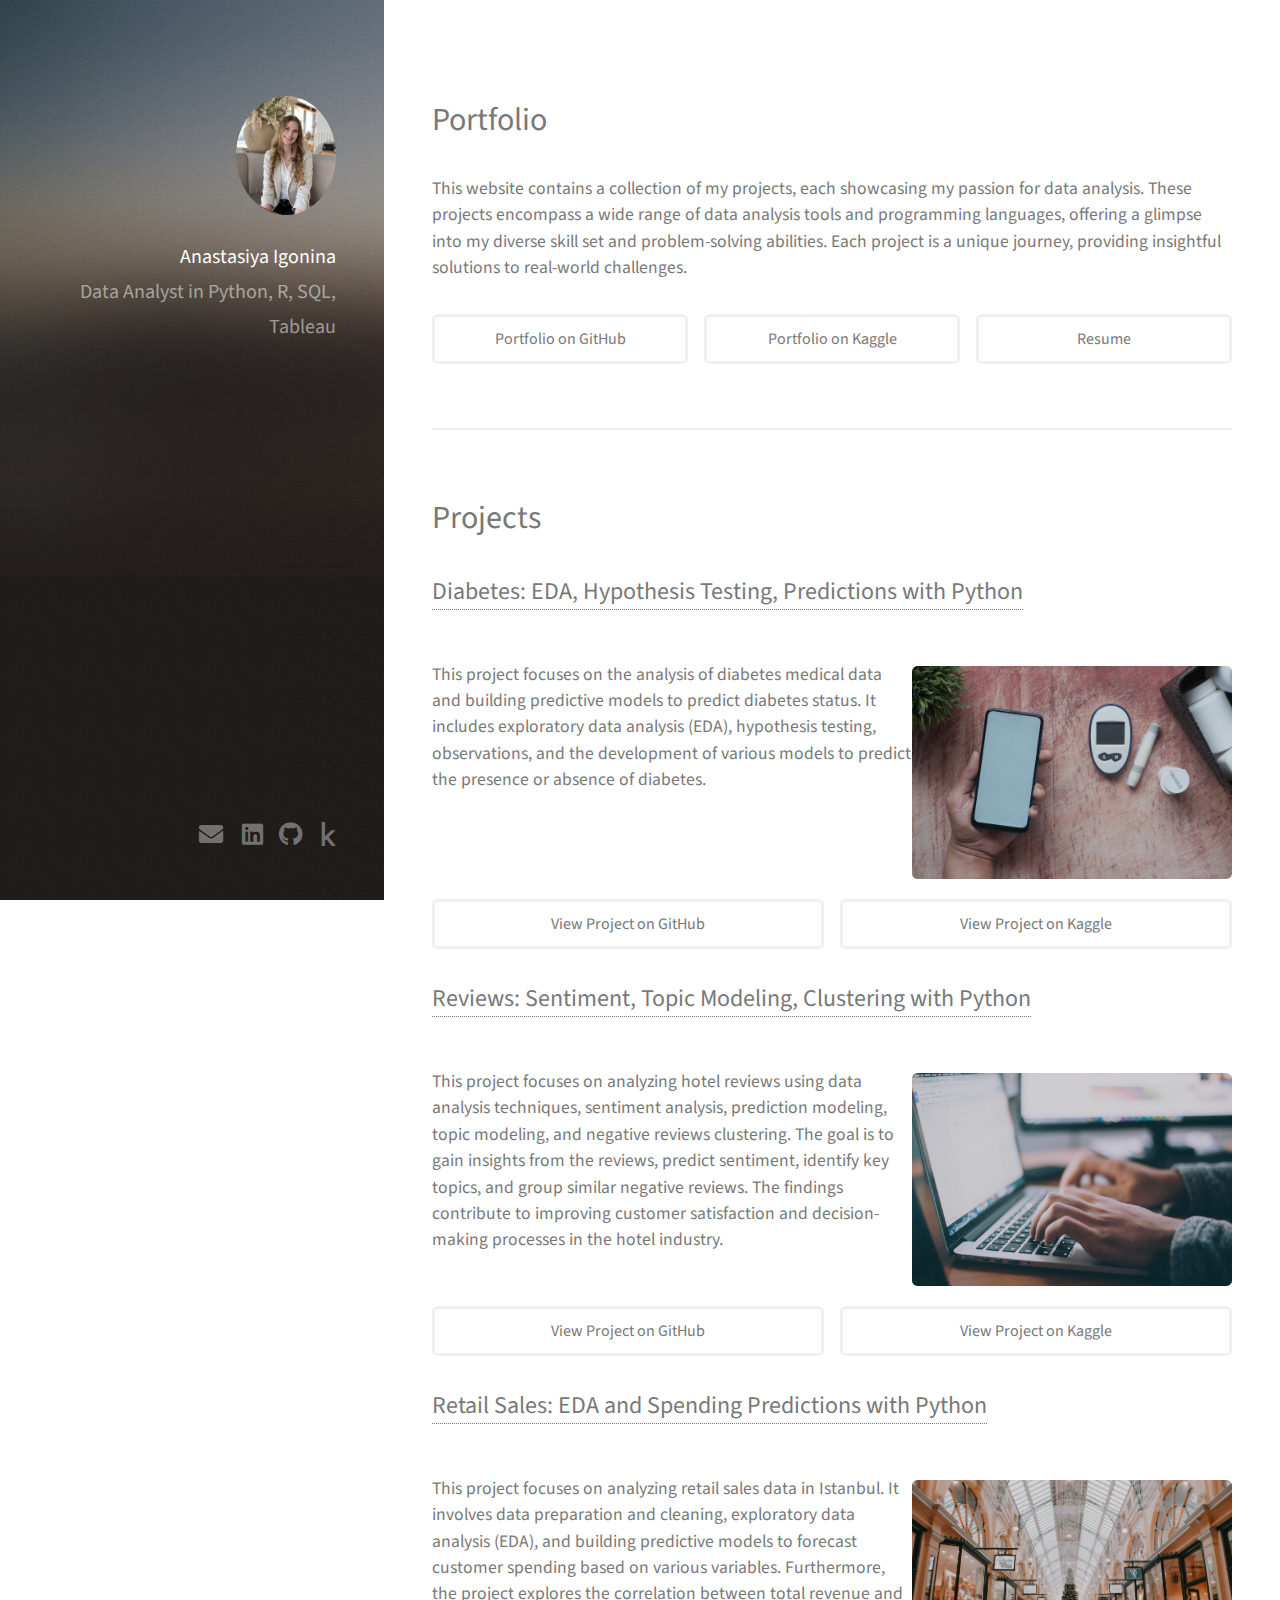
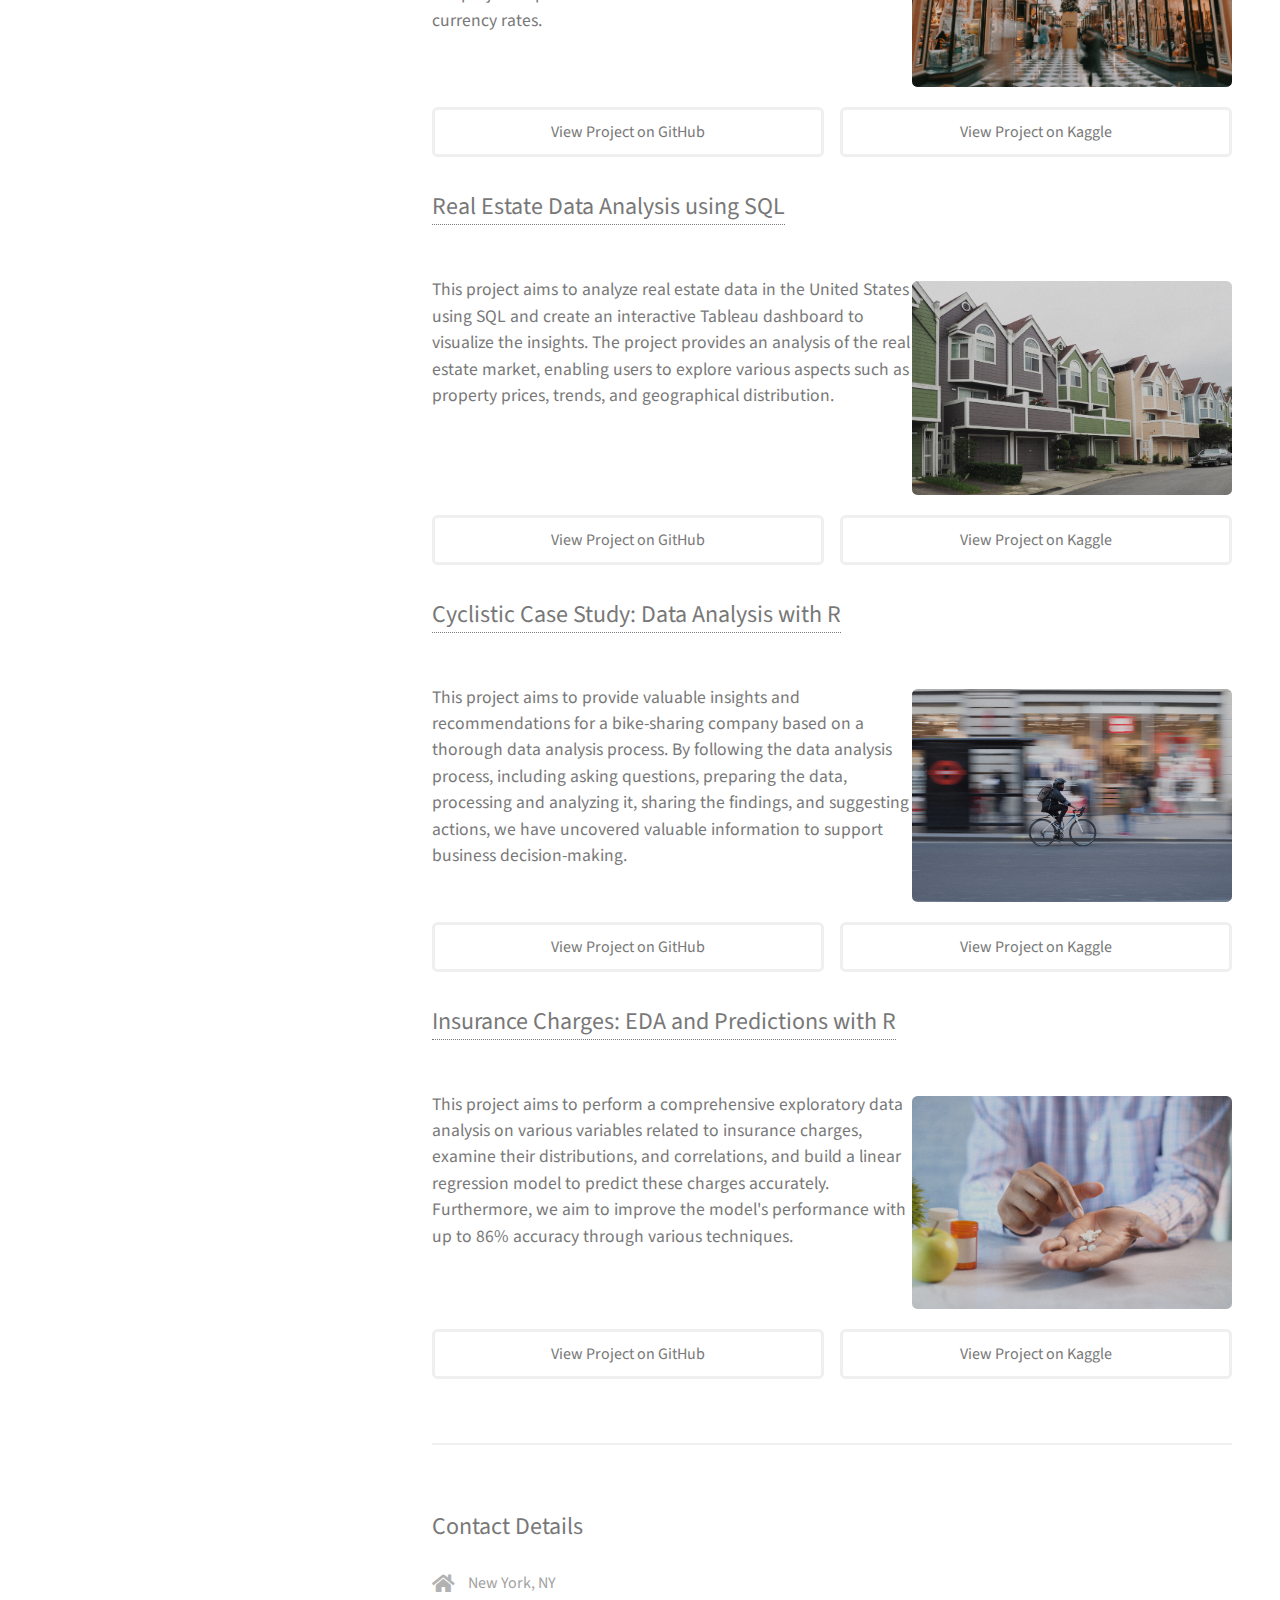
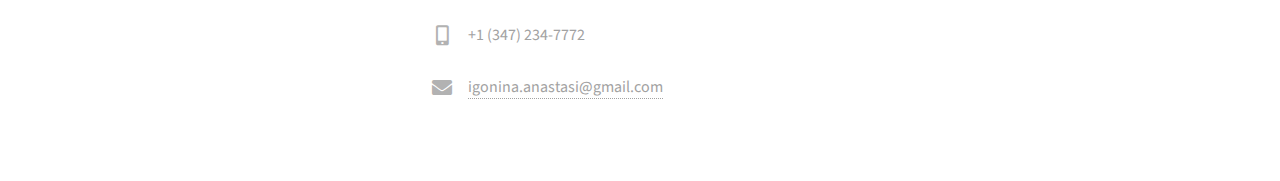
==== commit 761a4b9b: "Add files via upload" ====
--- a/index.html
+++ b/index.html
@@ -120,11 +120,11 @@
 						<ul class="labeled-icons">
 							<li>
 								<h3 class="icon solid fa-home"><span class="label">Address</span></h3>
-								Doha, Qatar
+								New York, NY
 							</li>
 							<li>
 								<h3 class="icon solid fa-mobile-alt"><span class="label">Phone</span></h3>
-								+97450313470
+								+1 (347) 234-7772
 							</li>
 							<li>
 								<h3 class="icon solid fa-envelope"><span class="label">Email</span></h3>
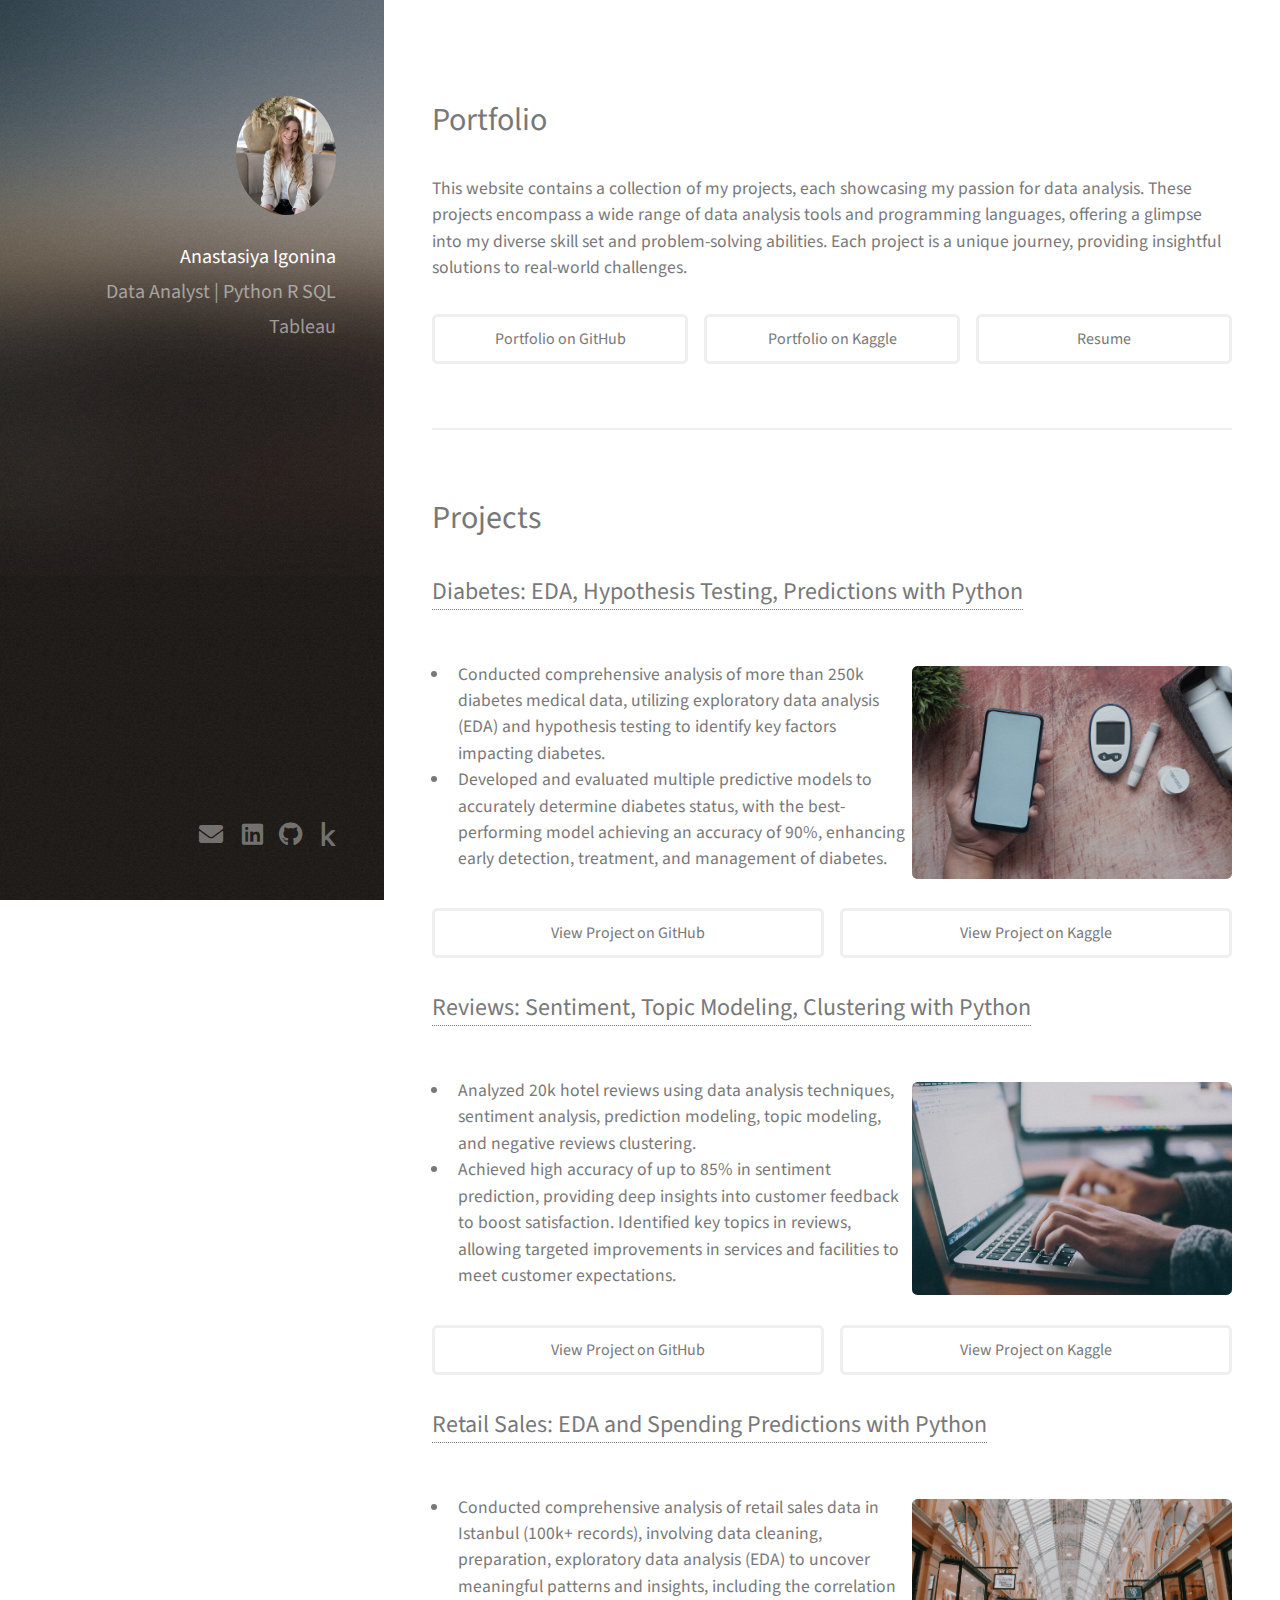
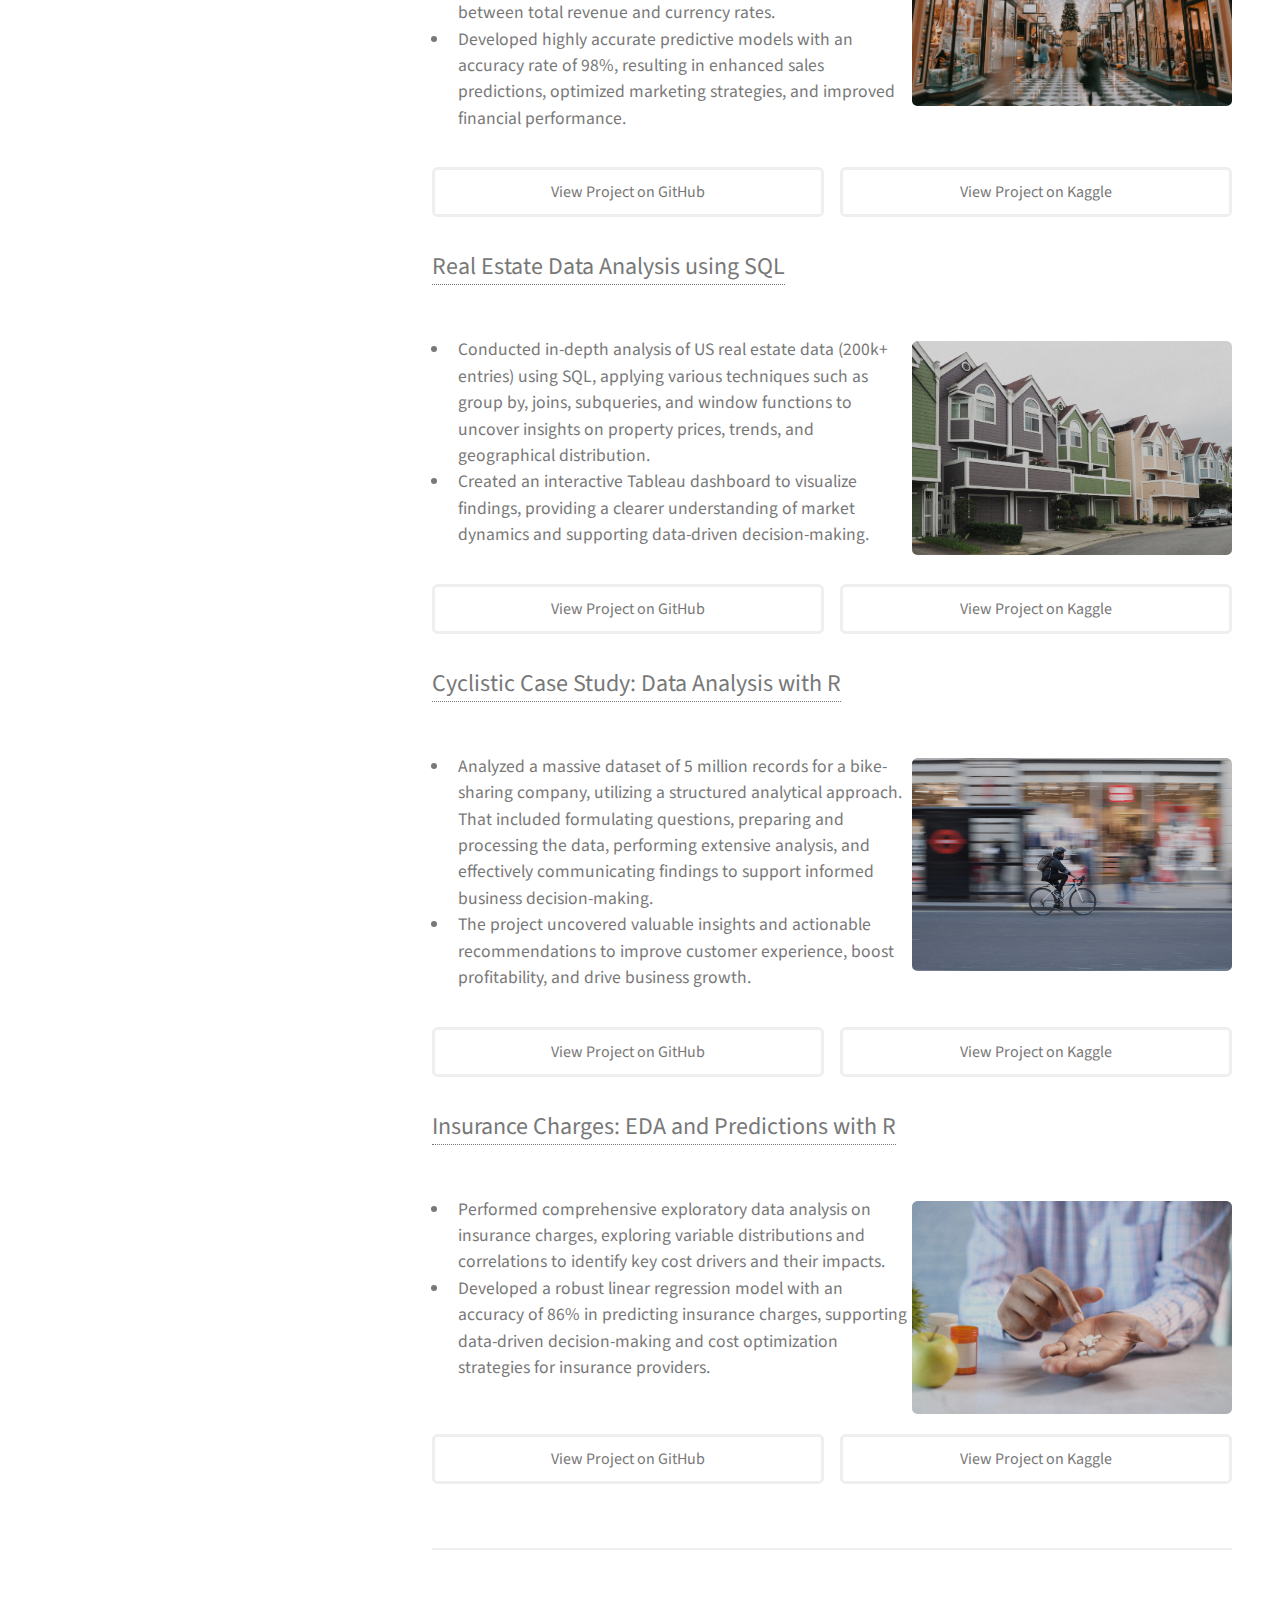
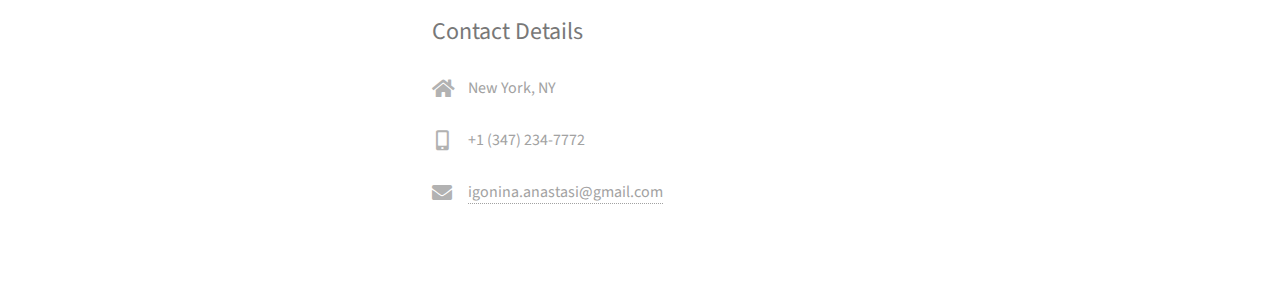
==== commit e5ae6000: "Add files via upload" ====
--- a/index.html
+++ b/index.html
@@ -14,7 +14,7 @@
 				<div class="inner">
 					<a href="#" class="image avatar circle"><img src="images/avatar3.jpg" alt=""/></a>
 					<h1> <strong>Anastasiya Igonina</strong></h1>
-					<h1> Data Analyst in Python, R, SQL, Tableau</h1>
+					<h1> Data Analyst | Python R SQL Tableau</h1>
 				</div>
 			</header>
 
@@ -44,7 +44,13 @@
 								</header>
 								<br>
 								<a class="image right"><img src="images/diabetes2.jpg" ></a>
-								<p><h4> This project focuses on the analysis of diabetes medical data and building predictive models to predict diabetes status. It includes exploratory data analysis (EDA), hypothesis testing, observations, and the development of various models to predict the presence or absence of diabetes.</h4></p>
+								<p> <h4>
+									<ul class=>
+										<li>Conducted comprehensive analysis of more than 250k diabetes medical data, utilizing exploratory data analysis (EDA) and hypothesis testing to identify key factors impacting diabetes.</li>
+										<li>Developed and evaluated multiple predictive models to accurately determine diabetes status, with the best-performing model achieving an accuracy of 90%, enhancing early detection, treatment, and management of diabetes.</li>
+									</ul>
+									</h4>
+								</p>
 								<ul class="actions fit">
 									<li><a href="https://github.com/anastasiyaigonina/Portfolio_Projects/tree/main/diabetes_hypothesis_predictions" class="button">View Project on GitHub</a></li>
 									<li><a href="https://www.kaggle.com/code/anastasiyaigonina/diabetes-eda-hypothesis-testing-predictions" class="button">View Project on Kaggle</a></li>
@@ -56,7 +62,12 @@
 								</header>
 								<br>
 								<a class="image right"><img src="images/reviews.jpg" alt=""/></a>
-								<p> <h4> This project focuses on analyzing hotel reviews using data analysis techniques, sentiment analysis, prediction modeling, topic modeling, and negative reviews clustering. The goal is to gain insights from the reviews, predict sentiment, identify key topics, and group similar negative reviews. The findings contribute to improving customer satisfaction and decision-making processes in the hotel industry.</h4></p>
+								<p> <h4> 
+									<ul>
+										<li> Analyzed 20k hotel reviews using data analysis techniques, sentiment analysis, prediction modeling, topic modeling, and negative reviews clustering. </li>
+										<li> Achieved high accuracy of up to 85% in sentiment prediction, providing deep insights into customer feedback to boost satisfaction. Identified key topics in reviews, allowing targeted improvements in services and facilities to meet customer expectations.</li>
+									</ul>
+									</h4></p>
 								<ul class="actions fit">
 									<li><a href="https://github.com/anastasiyaigonina/Portfolio_Projects/tree/main/reviews_sentiment_topic_modeling" class="button">View Project on GitHub</a></li>
 									<li><a href="https://www.kaggle.com/code/anastasiyaigonina/reviews-sentiment-topic-modeling-clustering" class="button">View Project on Kaggle</a></li>
@@ -68,7 +79,12 @@
 								</header>
 								<br>
 								<a class="image right"><img src="images/retail.jpg" alt=""></a>
-								<p><h4> This project focuses on analyzing retail sales data in Istanbul. It involves data preparation and cleaning, exploratory data analysis (EDA), and building predictive models to forecast customer spending based on various variables. Furthermore, the project explores the correlation between total revenue and currency rates. </h4></p>
+								<p><h4> 
+										<ul>
+                                        	<li> Conducted comprehensive analysis of retail sales data in Istanbul (100k+ records), involving data cleaning, preparation, exploratory data analysis (EDA) to uncover meaningful patterns and insights, including the correlation between total revenue and currency rates.</li>
+                                        	<li> Developed highly accurate predictive models with an accuracy rate of 98%, resulting in enhanced sales predictions, optimized marketing strategies, and improved financial performance.</li>
+                                    	</ul>
+									</h4>
 								<ul class="actions fit">
 									<li><a href="https://github.com/anastasiyaigonina/Portfolio_Projects/tree/main/retails_sales_eda_predictions" class="button">View Project on GitHub</a></li>
 									<li><a href="https://www.kaggle.com/code/anastasiyaigonina/retail-sales-eda-and-spending-predictions" class="button">View Project on Kaggle</a></li>
@@ -80,7 +96,12 @@
 								</header>
 								<br>
 								<a class="image right"><img src="images/realestate2.jpg" alt=""/></a>
-								<p> <h4> This project aims to analyze real estate data in the United States using SQL and create an interactive Tableau dashboard to visualize the insights. The project provides an analysis of the real estate market, enabling users to explore various aspects such as property prices, trends, and geographical distribution.</h4> <p>
+								<p> <h4> 
+									<ul>
+                                        <li> Conducted in-depth analysis of US real estate data (200k+ entries) using SQL, applying various techniques such as group by, joins, subqueries, and window functions to uncover insights on property prices, trends, and geographical distribution.</li>
+                                        <li> Created an interactive Tableau dashboard to visualize findings, providing a clearer understanding of market dynamics and supporting data-driven decision-making. </li>
+                                    </ul>
+									</h4> <p>
 								<ul class="actions fit">
 									<li><a href="https://github.com/anastasiyaigonina/Portfolio_Projects/tree/main/real_estate_data_analysis_sql" class="button">View Project on GitHub</a></li>
 									<li><a href="https://www.kaggle.com/code/anastasiyaigonina/real-estate-data-analysis-using-sql" class="button">View Project on Kaggle</a></li>
@@ -93,7 +114,12 @@
 								</header>
 								<br>
 								<a class="image right"><img src="images/bike2.jpg" alt=""/></a>
-								<p> <h4> This project aims to provide valuable insights and recommendations for a bike-sharing company based on a thorough data analysis process. By following the data analysis process, including asking questions, preparing the data, processing and analyzing it, sharing the findings, and suggesting actions, we have uncovered valuable information to support business decision-making. </h4></p>
+								<p> <h4> 
+										<ul>
+                                        	<li> Analyzed a massive dataset of 5 million records for a bike-sharing company, utilizing a structured analytical approach. That included formulating questions, preparing and processing the data, performing extensive analysis, and effectively communicating findings to support informed business decision-making.</li>
+                                        	<li>The project uncovered valuable insights and actionable recommendations to improve customer experience, boost profitability, and drive business growth.</li>
+                                    	</ul>
+									</h4>
 								<ul class="actions fit">
 									<li><a href="https://github.com/anastasiyaigonina/Portfolio_Projects/tree/main/cyclistic_case_study_r" class="button">View Project on GitHub</a></li>
 									<li><a href="https://www.kaggle.com/code/anastasiyaigonina/cyclistic-case-study-data-analysis-with-r" class="button">View Project on Kaggle</a></li>
@@ -104,7 +130,12 @@
 								</header>
 								<br>
 								<a class="image right"><img src="images/insurance.jpg" alt=""/></a>
-								<p> <h4> This project aims to perform a comprehensive exploratory data analysis on various variables related to insurance charges, examine their distributions, and correlations, and build a linear regression model to predict these charges accurately. Furthermore, we aim to improve the model's performance with up to 86% accuracy through various techniques. </h4></p>
+								<p> <h4> 
+										<ul>
+                                        	<li> Performed comprehensive exploratory data analysis on insurance charges, exploring variable distributions and correlations to identify key cost drivers and their impacts. </li>
+                                        	<li> Developed a robust linear regression model with an accuracy of 86% in predicting insurance charges, supporting data-driven decision-making and cost optimization strategies for insurance providers.</li>
+                                    	</ul>
+									</h4>
 								<ul class="actions fit">
 									<li><a href="https://github.com/anastasiyaigonina/Portfolio_Projects/tree/main/insurance_charges_prediction" class="button">View Project on GitHub</a></li>
 									<li><a href="https://www.kaggle.com/code/anastasiyaigonina/insurance-charges-eda-and-predictions-with-r" class="button">View Project on Kaggle</a></li>
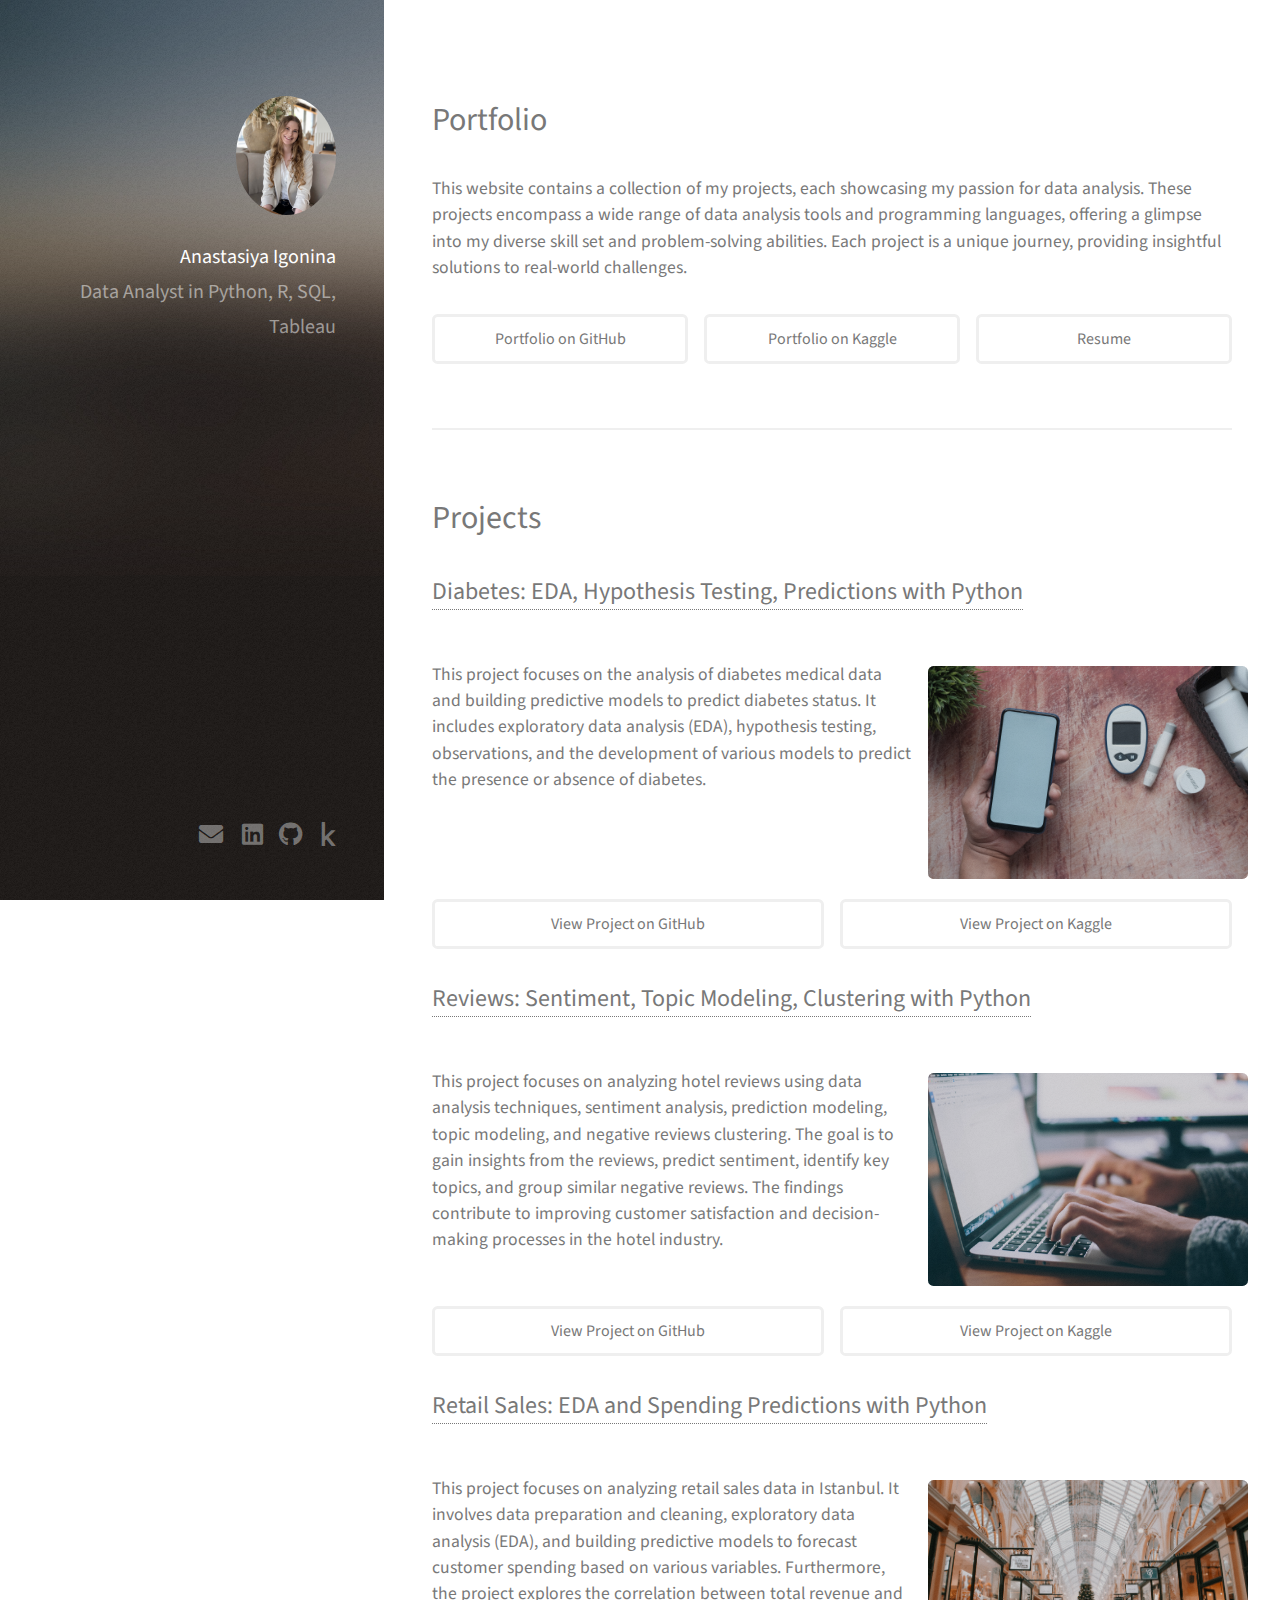
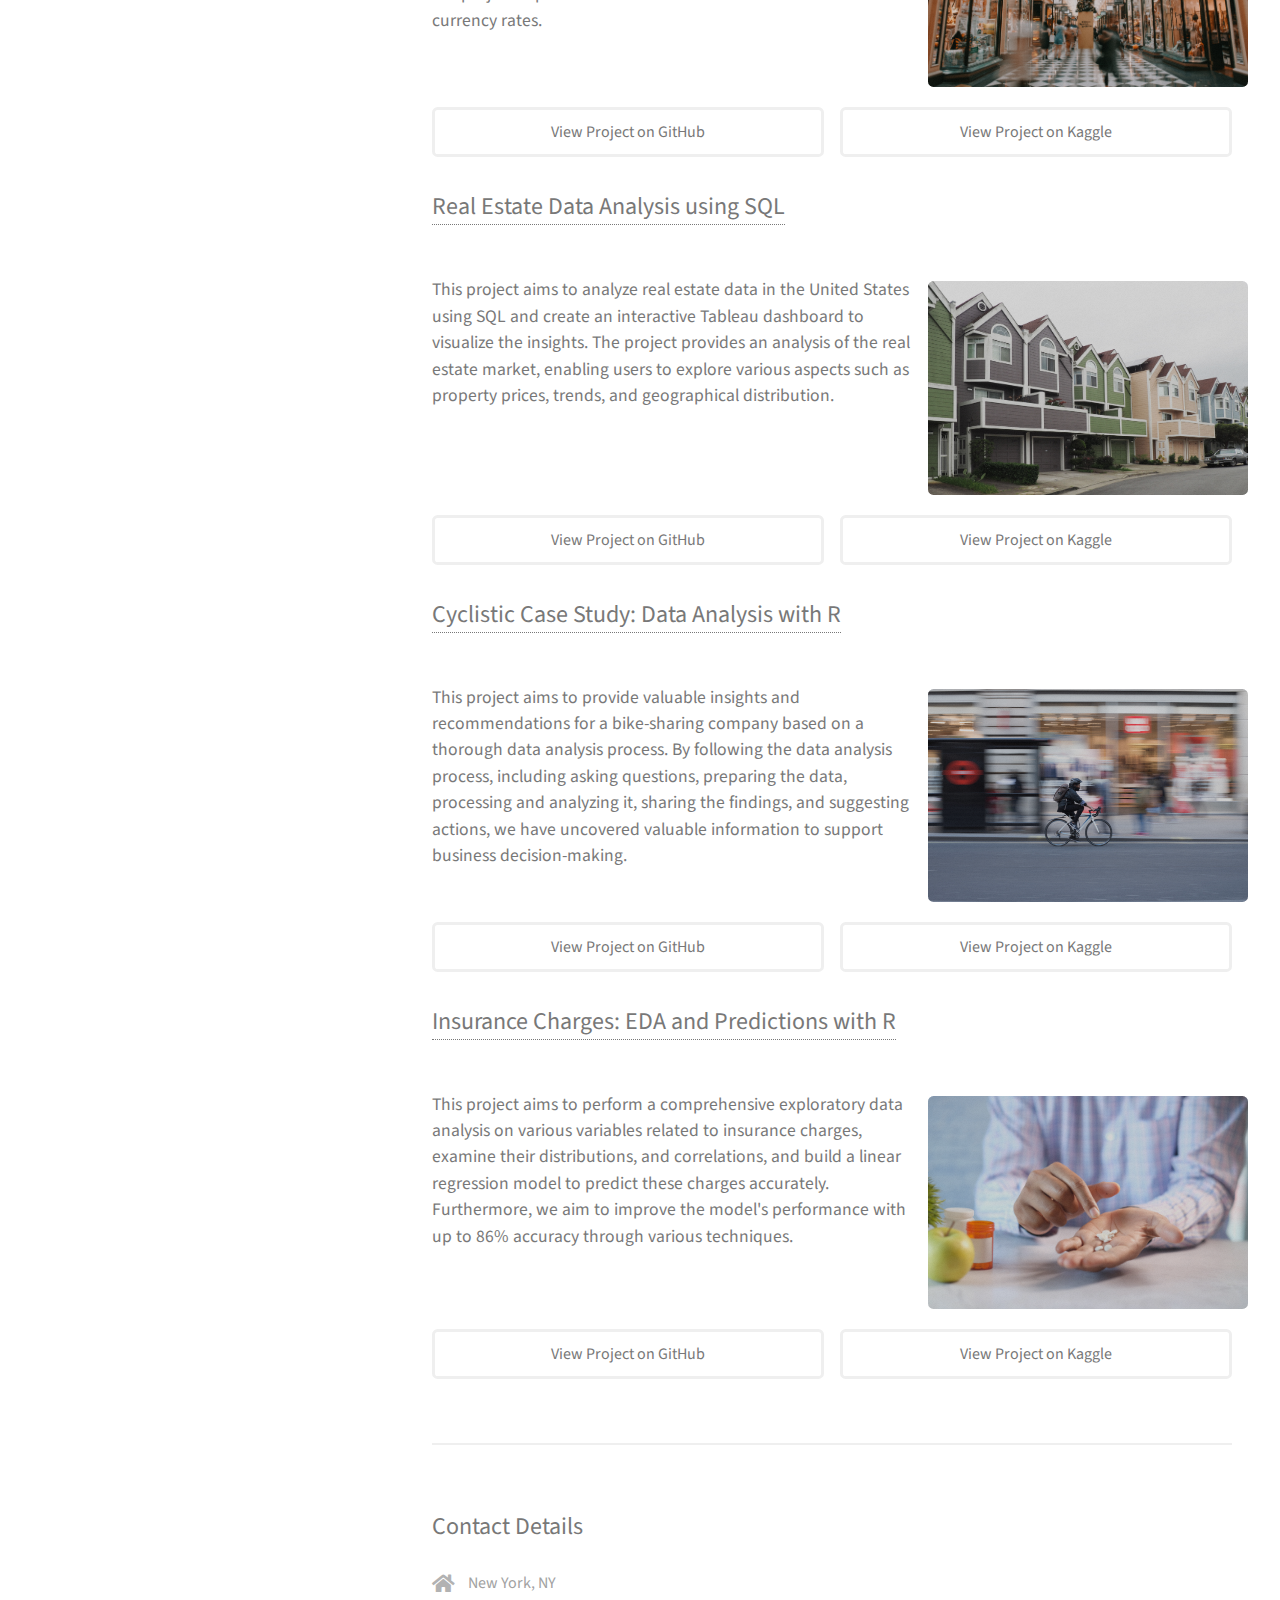
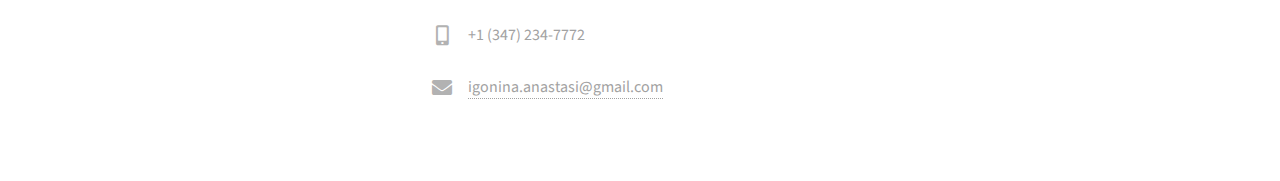
==== commit 927f5ce4: "Add files via upload" ====
--- a/index.html
+++ b/index.html
@@ -14,7 +14,7 @@
 				<div class="inner">
 					<a href="#" class="image avatar circle"><img src="images/avatar3.jpg" alt=""/></a>
 					<h1> <strong>Anastasiya Igonina</strong></h1>
-					<h1> Data Analyst | Python R SQL Tableau</h1>
+					<h1> Data Analyst in Python, R, SQL, Tableau</h1>
 				</div>
 			</header>
 
@@ -44,13 +44,7 @@
 								</header>
 								<br>
 								<a class="image right"><img src="images/diabetes2.jpg" ></a>
-								<p> <h4>
-									<ul class=>
-										<li>Conducted comprehensive analysis of more than 250k diabetes medical data, utilizing exploratory data analysis (EDA) and hypothesis testing to identify key factors impacting diabetes.</li>
-										<li>Developed and evaluated multiple predictive models to accurately determine diabetes status, with the best-performing model achieving an accuracy of 90%, enhancing early detection, treatment, and management of diabetes.</li>
-									</ul>
-									</h4>
-								</p>
+								<p><h4> This project focuses on the analysis of diabetes medical data and building predictive models to predict diabetes status. It includes exploratory data analysis (EDA), hypothesis testing, observations, and the development of various models to predict the presence or absence of diabetes.</h4></p>
 								<ul class="actions fit">
 									<li><a href="https://github.com/anastasiyaigonina/Portfolio_Projects/tree/main/diabetes_hypothesis_predictions" class="button">View Project on GitHub</a></li>
 									<li><a href="https://www.kaggle.com/code/anastasiyaigonina/diabetes-eda-hypothesis-testing-predictions" class="button">View Project on Kaggle</a></li>
@@ -62,12 +56,7 @@
 								</header>
 								<br>
 								<a class="image right"><img src="images/reviews.jpg" alt=""/></a>
-								<p> <h4> 
-									<ul>
-										<li> Analyzed 20k hotel reviews using data analysis techniques, sentiment analysis, prediction modeling, topic modeling, and negative reviews clustering. </li>
-										<li> Achieved high accuracy of up to 85% in sentiment prediction, providing deep insights into customer feedback to boost satisfaction. Identified key topics in reviews, allowing targeted improvements in services and facilities to meet customer expectations.</li>
-									</ul>
-									</h4></p>
+								<p> <h4> This project focuses on analyzing hotel reviews using data analysis techniques, sentiment analysis, prediction modeling, topic modeling, and negative reviews clustering. The goal is to gain insights from the reviews, predict sentiment, identify key topics, and group similar negative reviews. The findings contribute to improving customer satisfaction and decision-making processes in the hotel industry.</h4></p>
 								<ul class="actions fit">
 									<li><a href="https://github.com/anastasiyaigonina/Portfolio_Projects/tree/main/reviews_sentiment_topic_modeling" class="button">View Project on GitHub</a></li>
 									<li><a href="https://www.kaggle.com/code/anastasiyaigonina/reviews-sentiment-topic-modeling-clustering" class="button">View Project on Kaggle</a></li>
@@ -79,12 +68,7 @@
 								</header>
 								<br>
 								<a class="image right"><img src="images/retail.jpg" alt=""></a>
-								<p><h4> 
-										<ul>
-                                        	<li> Conducted comprehensive analysis of retail sales data in Istanbul (100k+ records), involving data cleaning, preparation, exploratory data analysis (EDA) to uncover meaningful patterns and insights, including the correlation between total revenue and currency rates.</li>
-                                        	<li> Developed highly accurate predictive models with an accuracy rate of 98%, resulting in enhanced sales predictions, optimized marketing strategies, and improved financial performance.</li>
-                                    	</ul>
-									</h4>
+								<p><h4> This project focuses on analyzing retail sales data in Istanbul. It involves data preparation and cleaning, exploratory data analysis (EDA), and building predictive models to forecast customer spending based on various variables. Furthermore, the project explores the correlation between total revenue and currency rates. </h4></p>
 								<ul class="actions fit">
 									<li><a href="https://github.com/anastasiyaigonina/Portfolio_Projects/tree/main/retails_sales_eda_predictions" class="button">View Project on GitHub</a></li>
 									<li><a href="https://www.kaggle.com/code/anastasiyaigonina/retail-sales-eda-and-spending-predictions" class="button">View Project on Kaggle</a></li>
@@ -96,12 +80,7 @@
 								</header>
 								<br>
 								<a class="image right"><img src="images/realestate2.jpg" alt=""/></a>
-								<p> <h4> 
-									<ul>
-                                        <li> Conducted in-depth analysis of US real estate data (200k+ entries) using SQL, applying various techniques such as group by, joins, subqueries, and window functions to uncover insights on property prices, trends, and geographical distribution.</li>
-                                        <li> Created an interactive Tableau dashboard to visualize findings, providing a clearer understanding of market dynamics and supporting data-driven decision-making. </li>
-                                    </ul>
-									</h4> <p>
+								<p> <h4> This project aims to analyze real estate data in the United States using SQL and create an interactive Tableau dashboard to visualize the insights. The project provides an analysis of the real estate market, enabling users to explore various aspects such as property prices, trends, and geographical distribution.</h4> <p>
 								<ul class="actions fit">
 									<li><a href="https://github.com/anastasiyaigonina/Portfolio_Projects/tree/main/real_estate_data_analysis_sql" class="button">View Project on GitHub</a></li>
 									<li><a href="https://www.kaggle.com/code/anastasiyaigonina/real-estate-data-analysis-using-sql" class="button">View Project on Kaggle</a></li>
@@ -114,12 +93,7 @@
 								</header>
 								<br>
 								<a class="image right"><img src="images/bike2.jpg" alt=""/></a>
-								<p> <h4> 
-										<ul>
-                                        	<li> Analyzed a massive dataset of 5 million records for a bike-sharing company, utilizing a structured analytical approach. That included formulating questions, preparing and processing the data, performing extensive analysis, and effectively communicating findings to support informed business decision-making.</li>
-                                        	<li>The project uncovered valuable insights and actionable recommendations to improve customer experience, boost profitability, and drive business growth.</li>
-                                    	</ul>
-									</h4>
+								<p> <h4> This project aims to provide valuable insights and recommendations for a bike-sharing company based on a thorough data analysis process. By following the data analysis process, including asking questions, preparing the data, processing and analyzing it, sharing the findings, and suggesting actions, we have uncovered valuable information to support business decision-making. </h4></p>
 								<ul class="actions fit">
 									<li><a href="https://github.com/anastasiyaigonina/Portfolio_Projects/tree/main/cyclistic_case_study_r" class="button">View Project on GitHub</a></li>
 									<li><a href="https://www.kaggle.com/code/anastasiyaigonina/cyclistic-case-study-data-analysis-with-r" class="button">View Project on Kaggle</a></li>
@@ -130,12 +104,7 @@
 								</header>
 								<br>
 								<a class="image right"><img src="images/insurance.jpg" alt=""/></a>
-								<p> <h4> 
-										<ul>
-                                        	<li> Performed comprehensive exploratory data analysis on insurance charges, exploring variable distributions and correlations to identify key cost drivers and their impacts. </li>
-                                        	<li> Developed a robust linear regression model with an accuracy of 86% in predicting insurance charges, supporting data-driven decision-making and cost optimization strategies for insurance providers.</li>
-                                    	</ul>
-									</h4>
+								<p> <h4> This project aims to perform a comprehensive exploratory data analysis on various variables related to insurance charges, examine their distributions, and correlations, and build a linear regression model to predict these charges accurately. Furthermore, we aim to improve the model's performance with up to 86% accuracy through various techniques. </h4></p>
 								<ul class="actions fit">
 									<li><a href="https://github.com/anastasiyaigonina/Portfolio_Projects/tree/main/insurance_charges_prediction" class="button">View Project on GitHub</a></li>
 									<li><a href="https://www.kaggle.com/code/anastasiyaigonina/insurance-charges-eda-and-predictions-with-r" class="button">View Project on Kaggle</a></li>
--- a/assets/css/main.css
+++ b/assets/css/main.css
@@ -2115,6 +2115,7 @@
 			float: right;
 			margin: 0 0 1em 1.5em;
 			top: 0.25em;
+			left: 1em;
 		}
 
 		.image.left, .image.right {
@@ -2167,6 +2168,7 @@
 	}
 
 		ul li {
+			text-align: justify; 
 			padding-left: 0.5em;
 		}
 
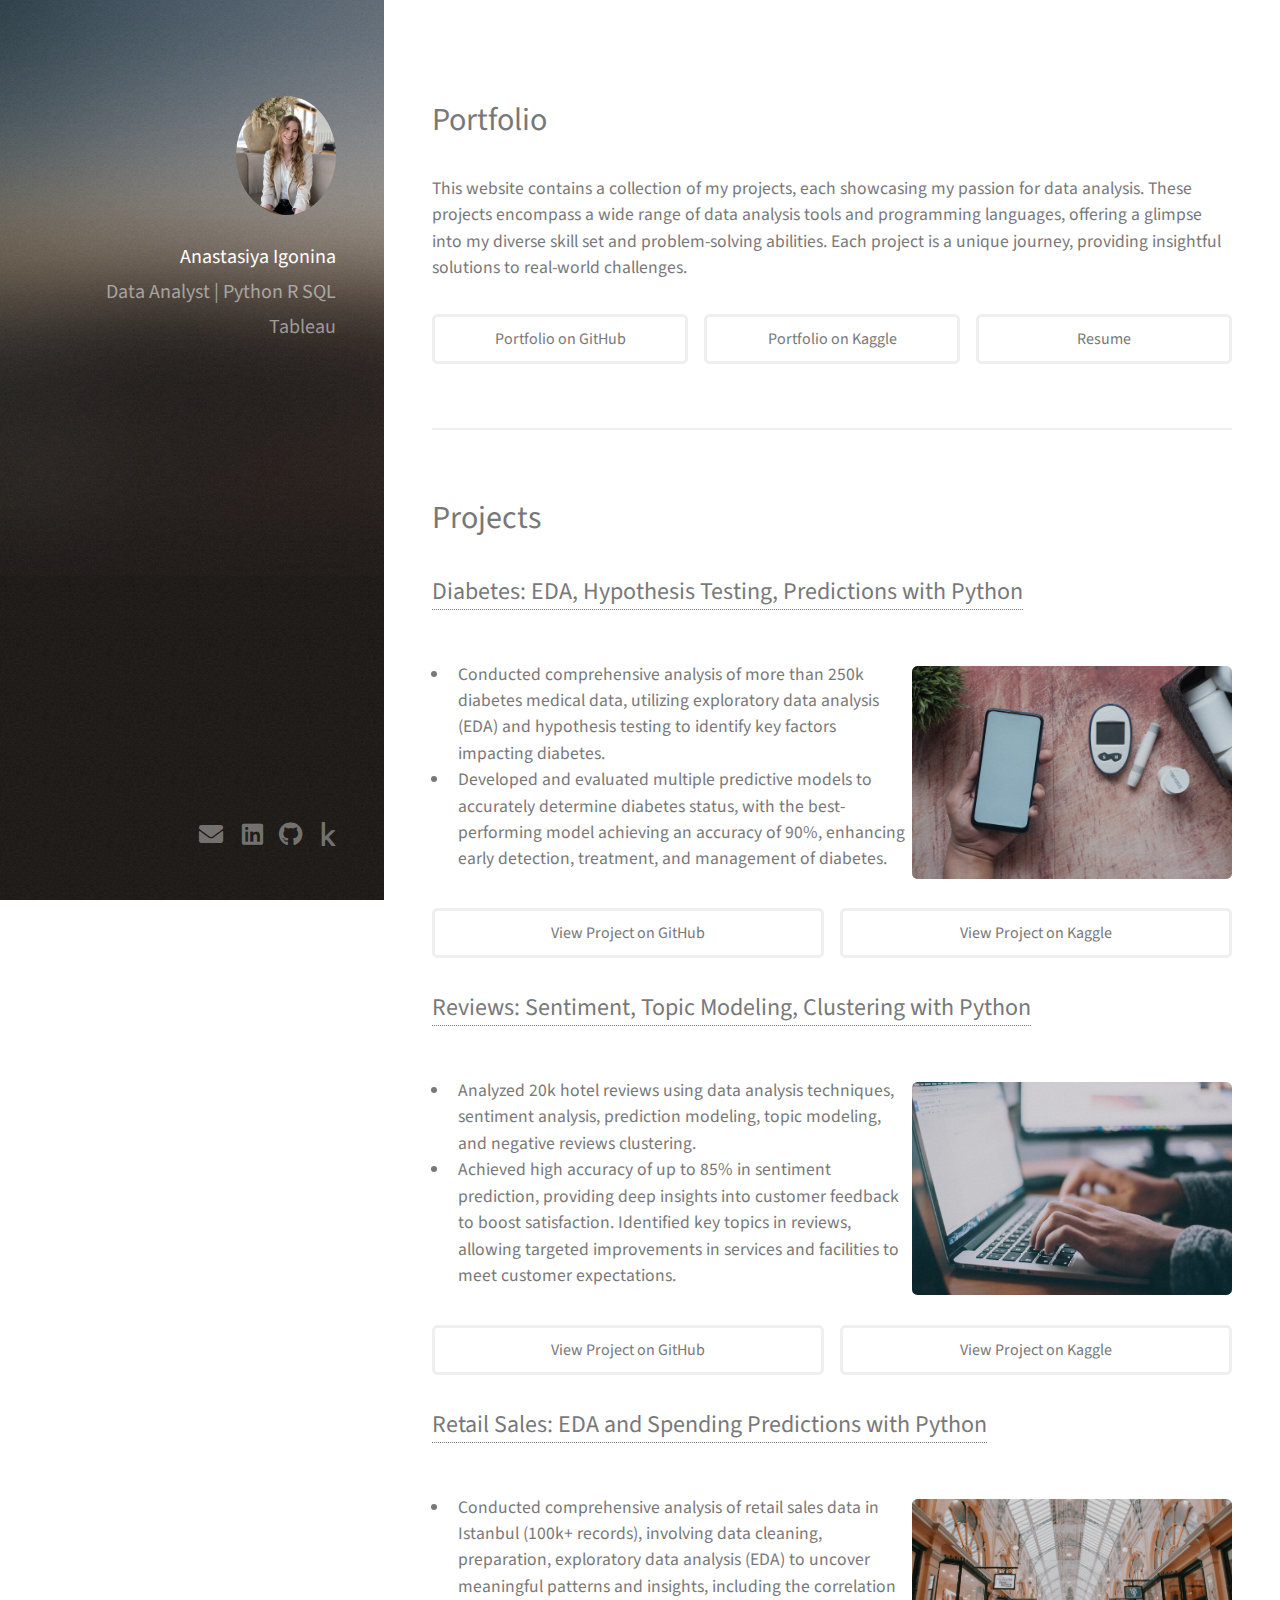
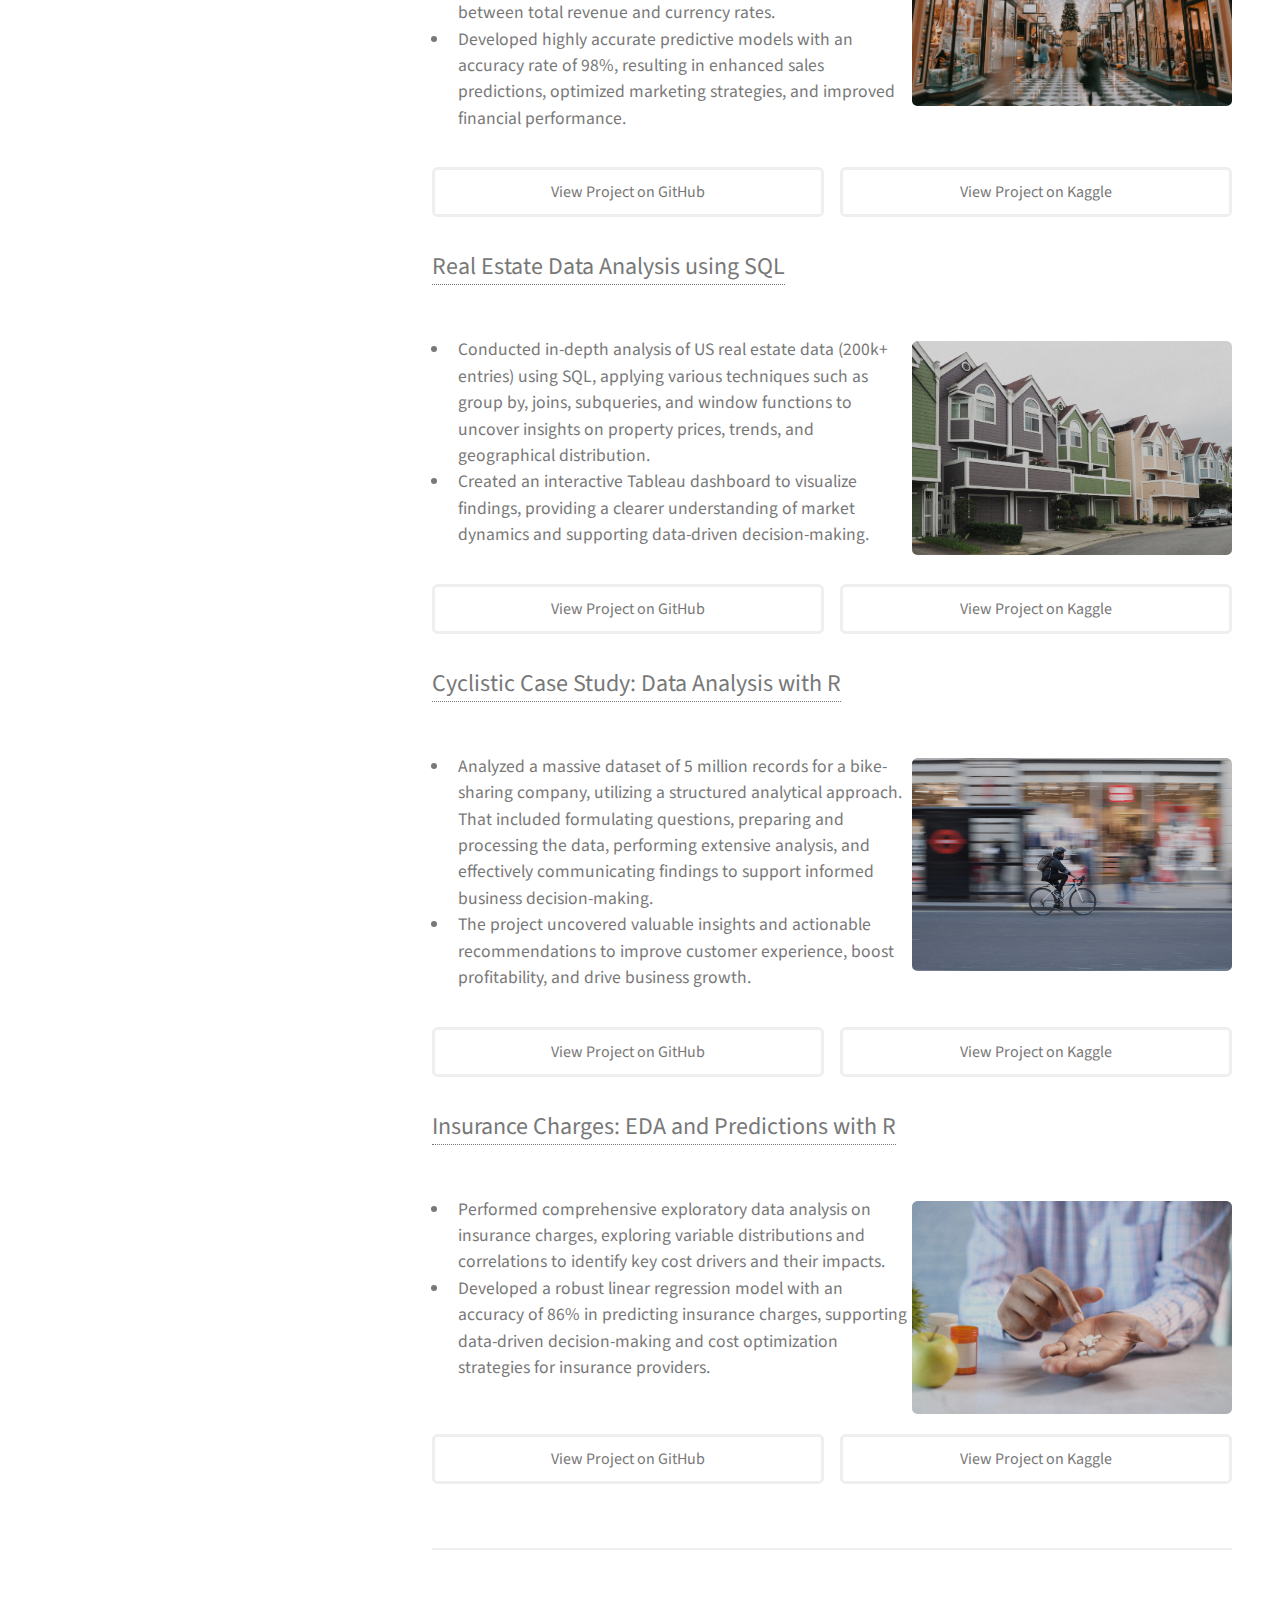
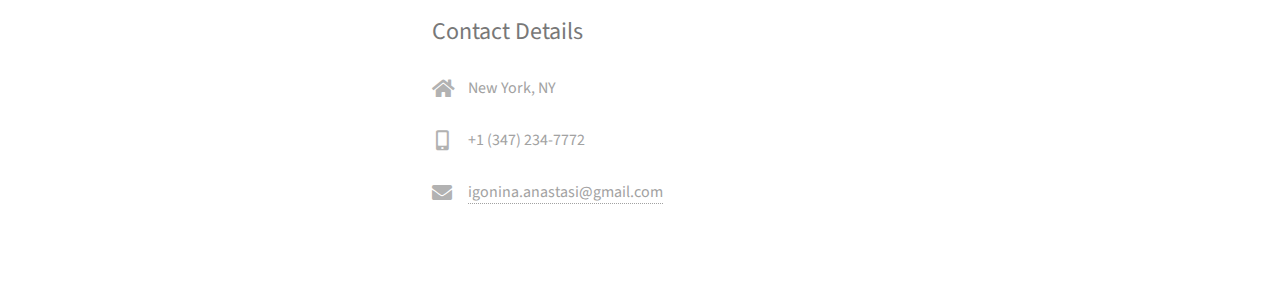
==== commit 3d444837: "Add files via upload" ====
--- a/index.html
+++ b/index.html
@@ -14,7 +14,7 @@
 				<div class="inner">
 					<a href="#" class="image avatar circle"><img src="images/avatar3.jpg" alt=""/></a>
 					<h1> <strong>Anastasiya Igonina</strong></h1>
-					<h1> Data Analyst in Python, R, SQL, Tableau</h1>
+					<h1> Data Analyst | Python R SQL Tableau</h1>
 				</div>
 			</header>
 
@@ -44,7 +44,13 @@
 								</header>
 								<br>
 								<a class="image right"><img src="images/diabetes2.jpg" ></a>
-								<p><h4> This project focuses on the analysis of diabetes medical data and building predictive models to predict diabetes status. It includes exploratory data analysis (EDA), hypothesis testing, observations, and the development of various models to predict the presence or absence of diabetes.</h4></p>
+								<p> <h4>
+									<ul>
+									<li> Conducted comprehensive analysis of more than 250k diabetes medical data, utilizing exploratory data analysis (EDA) and hypothesis testing to identify key factors impacting diabetes.</li>
+								    <li> Developed and evaluated multiple predictive models to accurately determine diabetes status, with the best-performing model achieving an accuracy of 90%, enhancing early detection, treatment, and management of diabetes.</li>
+									</ul>
+								</h4>
+								</p>
 								<ul class="actions fit">
 									<li><a href="https://github.com/anastasiyaigonina/Portfolio_Projects/tree/main/diabetes_hypothesis_predictions" class="button">View Project on GitHub</a></li>
 									<li><a href="https://www.kaggle.com/code/anastasiyaigonina/diabetes-eda-hypothesis-testing-predictions" class="button">View Project on Kaggle</a></li>
@@ -56,7 +62,12 @@
 								</header>
 								<br>
 								<a class="image right"><img src="images/reviews.jpg" alt=""/></a>
-								<p> <h4> This project focuses on analyzing hotel reviews using data analysis techniques, sentiment analysis, prediction modeling, topic modeling, and negative reviews clustering. The goal is to gain insights from the reviews, predict sentiment, identify key topics, and group similar negative reviews. The findings contribute to improving customer satisfaction and decision-making processes in the hotel industry.</h4></p>
+								<p> <h4> 
+									<ul>
+										<li> Analyzed 20k hotel reviews using data analysis techniques, sentiment analysis, prediction modeling, topic modeling, and negative reviews clustering. </li>
+										<li> Achieved high accuracy of up to 85% in sentiment prediction, providing deep insights into customer feedback to boost satisfaction. Identified key topics in reviews, allowing targeted improvements in services and facilities to meet customer expectations.</li>
+									</ul>
+									</h4></p>
 								<ul class="actions fit">
 									<li><a href="https://github.com/anastasiyaigonina/Portfolio_Projects/tree/main/reviews_sentiment_topic_modeling" class="button">View Project on GitHub</a></li>
 									<li><a href="https://www.kaggle.com/code/anastasiyaigonina/reviews-sentiment-topic-modeling-clustering" class="button">View Project on Kaggle</a></li>
@@ -68,7 +79,12 @@
 								</header>
 								<br>
 								<a class="image right"><img src="images/retail.jpg" alt=""></a>
-								<p><h4> This project focuses on analyzing retail sales data in Istanbul. It involves data preparation and cleaning, exploratory data analysis (EDA), and building predictive models to forecast customer spending based on various variables. Furthermore, the project explores the correlation between total revenue and currency rates. </h4></p>
+								<p><h4> 
+										<ul>
+                                        	<li> Conducted comprehensive analysis of retail sales data in Istanbul (100k+ records), involving data cleaning, preparation, exploratory data analysis (EDA) to uncover meaningful patterns and insights, including the correlation between total revenue and currency rates.</li>
+                                        	<li> Developed highly accurate predictive models with an accuracy rate of 98%, resulting in enhanced sales predictions, optimized marketing strategies, and improved financial performance.</li>
+                                    	</ul>
+									</h4>
 								<ul class="actions fit">
 									<li><a href="https://github.com/anastasiyaigonina/Portfolio_Projects/tree/main/retails_sales_eda_predictions" class="button">View Project on GitHub</a></li>
 									<li><a href="https://www.kaggle.com/code/anastasiyaigonina/retail-sales-eda-and-spending-predictions" class="button">View Project on Kaggle</a></li>
@@ -80,7 +96,12 @@
 								</header>
 								<br>
 								<a class="image right"><img src="images/realestate2.jpg" alt=""/></a>
-								<p> <h4> This project aims to analyze real estate data in the United States using SQL and create an interactive Tableau dashboard to visualize the insights. The project provides an analysis of the real estate market, enabling users to explore various aspects such as property prices, trends, and geographical distribution.</h4> <p>
+								<p> <h4> 
+									<ul>
+                                        <li> Conducted in-depth analysis of US real estate data (200k+ entries) using SQL, applying various techniques such as group by, joins, subqueries, and window functions to uncover insights on property prices, trends, and geographical distribution.</li>
+                                        <li> Created an interactive Tableau dashboard to visualize findings, providing a clearer understanding of market dynamics and supporting data-driven decision-making. </li>
+                                    </ul>
+									</h4> <p>
 								<ul class="actions fit">
 									<li><a href="https://github.com/anastasiyaigonina/Portfolio_Projects/tree/main/real_estate_data_analysis_sql" class="button">View Project on GitHub</a></li>
 									<li><a href="https://www.kaggle.com/code/anastasiyaigonina/real-estate-data-analysis-using-sql" class="button">View Project on Kaggle</a></li>
@@ -93,7 +114,12 @@
 								</header>
 								<br>
 								<a class="image right"><img src="images/bike2.jpg" alt=""/></a>
-								<p> <h4> This project aims to provide valuable insights and recommendations for a bike-sharing company based on a thorough data analysis process. By following the data analysis process, including asking questions, preparing the data, processing and analyzing it, sharing the findings, and suggesting actions, we have uncovered valuable information to support business decision-making. </h4></p>
+								<p> <h4> 
+										<ul>
+                                        	<li> Analyzed a massive dataset of 5 million records for a bike-sharing company, utilizing a structured analytical approach. That included formulating questions, preparing and processing the data, performing extensive analysis, and effectively communicating findings to support informed business decision-making.</li>
+                                        	<li>The project uncovered valuable insights and actionable recommendations to improve customer experience, boost profitability, and drive business growth.</li>
+                                    	</ul>
+									</h4>
 								<ul class="actions fit">
 									<li><a href="https://github.com/anastasiyaigonina/Portfolio_Projects/tree/main/cyclistic_case_study_r" class="button">View Project on GitHub</a></li>
 									<li><a href="https://www.kaggle.com/code/anastasiyaigonina/cyclistic-case-study-data-analysis-with-r" class="button">View Project on Kaggle</a></li>
@@ -104,7 +130,12 @@
 								</header>
 								<br>
 								<a class="image right"><img src="images/insurance.jpg" alt=""/></a>
-								<p> <h4> This project aims to perform a comprehensive exploratory data analysis on various variables related to insurance charges, examine their distributions, and correlations, and build a linear regression model to predict these charges accurately. Furthermore, we aim to improve the model's performance with up to 86% accuracy through various techniques. </h4></p>
+								<p> <h4> 
+										<ul>
+                                        	<li> Performed comprehensive exploratory data analysis on insurance charges, exploring variable distributions and correlations to identify key cost drivers and their impacts. </li>
+                                        	<li> Developed a robust linear regression model with an accuracy of 86% in predicting insurance charges, supporting data-driven decision-making and cost optimization strategies for insurance providers.</li>
+                                    	</ul>
+									</h4>
 								<ul class="actions fit">
 									<li><a href="https://github.com/anastasiyaigonina/Portfolio_Projects/tree/main/insurance_charges_prediction" class="button">View Project on GitHub</a></li>
 									<li><a href="https://www.kaggle.com/code/anastasiyaigonina/insurance-charges-eda-and-predictions-with-r" class="button">View Project on Kaggle</a></li>
--- a/assets/css/main.css
+++ b/assets/css/main.css
@@ -2115,7 +2115,6 @@
 			float: right;
 			margin: 0 0 1em 1.5em;
 			top: 0.25em;
-			left: 1em;
 		}
 
 		.image.left, .image.right {
@@ -2168,7 +2167,6 @@
 	}
 
 		ul li {
-			text-align: justify; 
 			padding-left: 0.5em;
 		}
 
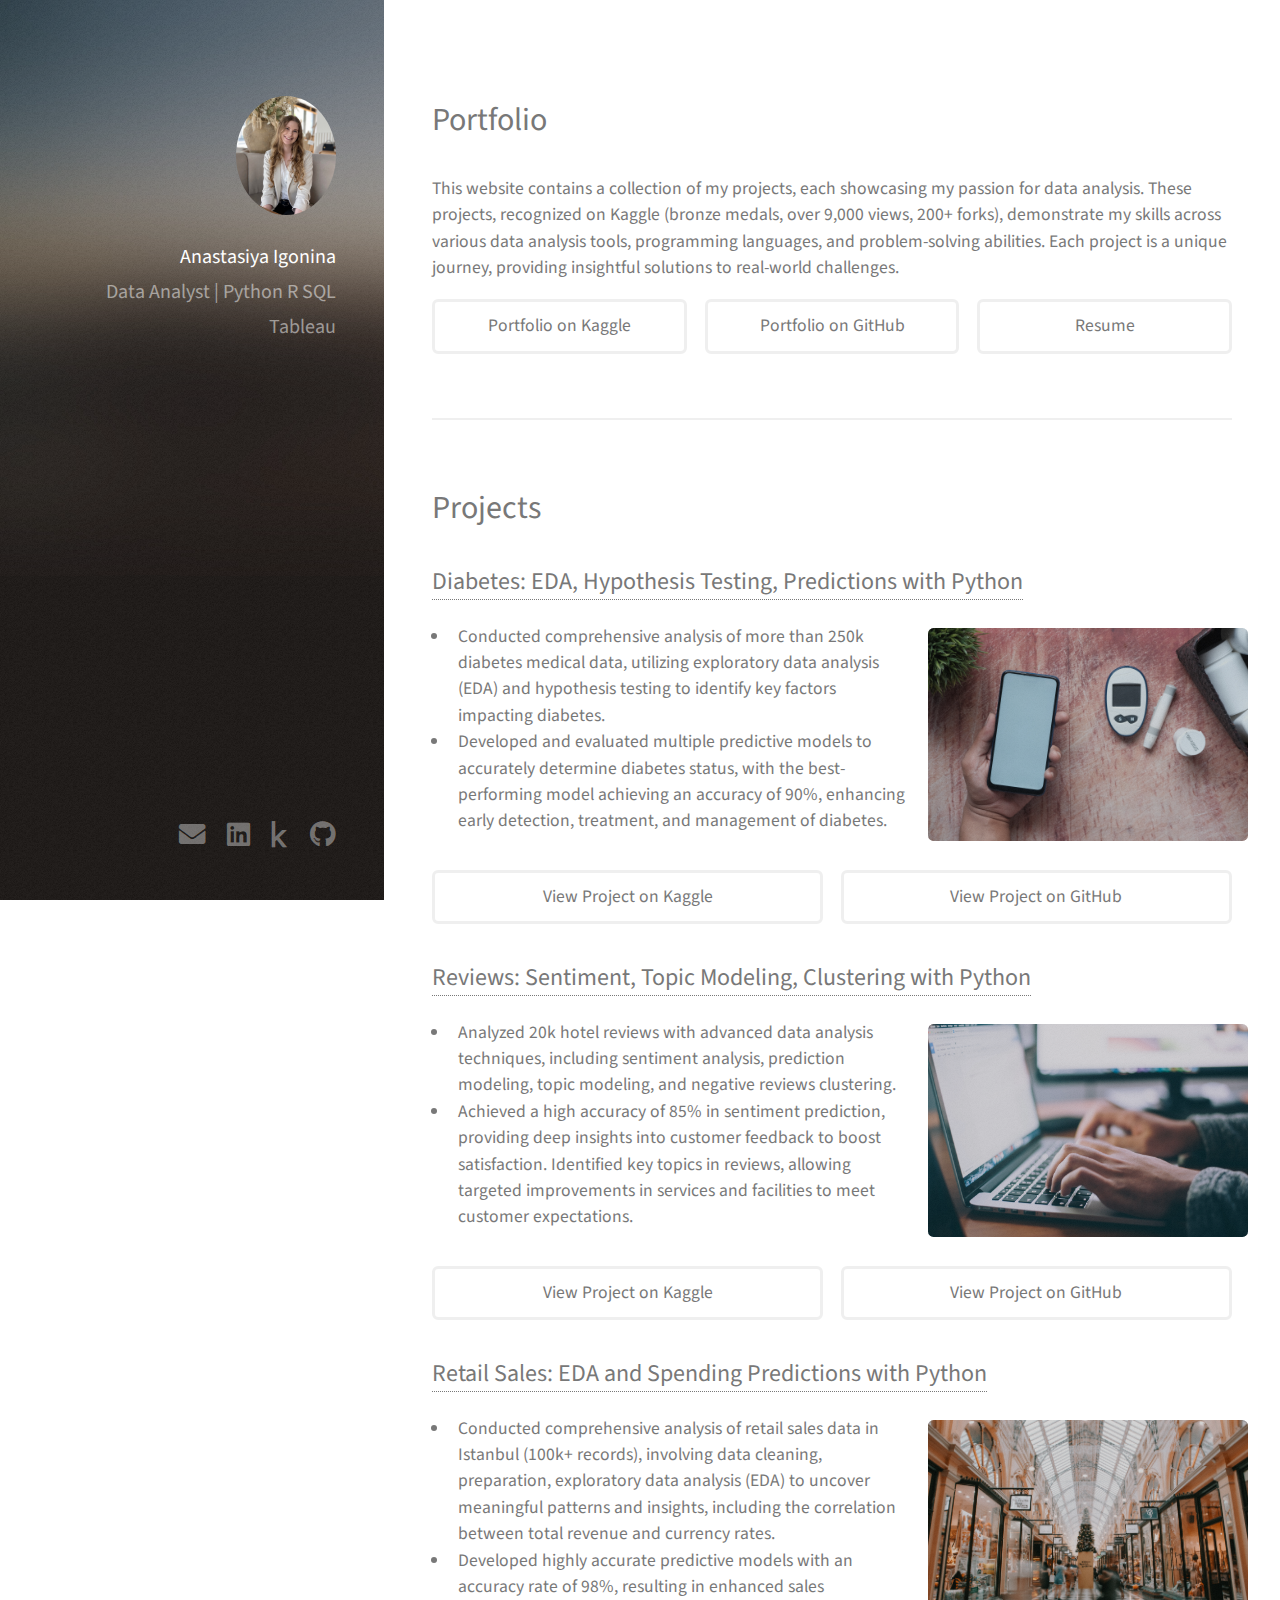
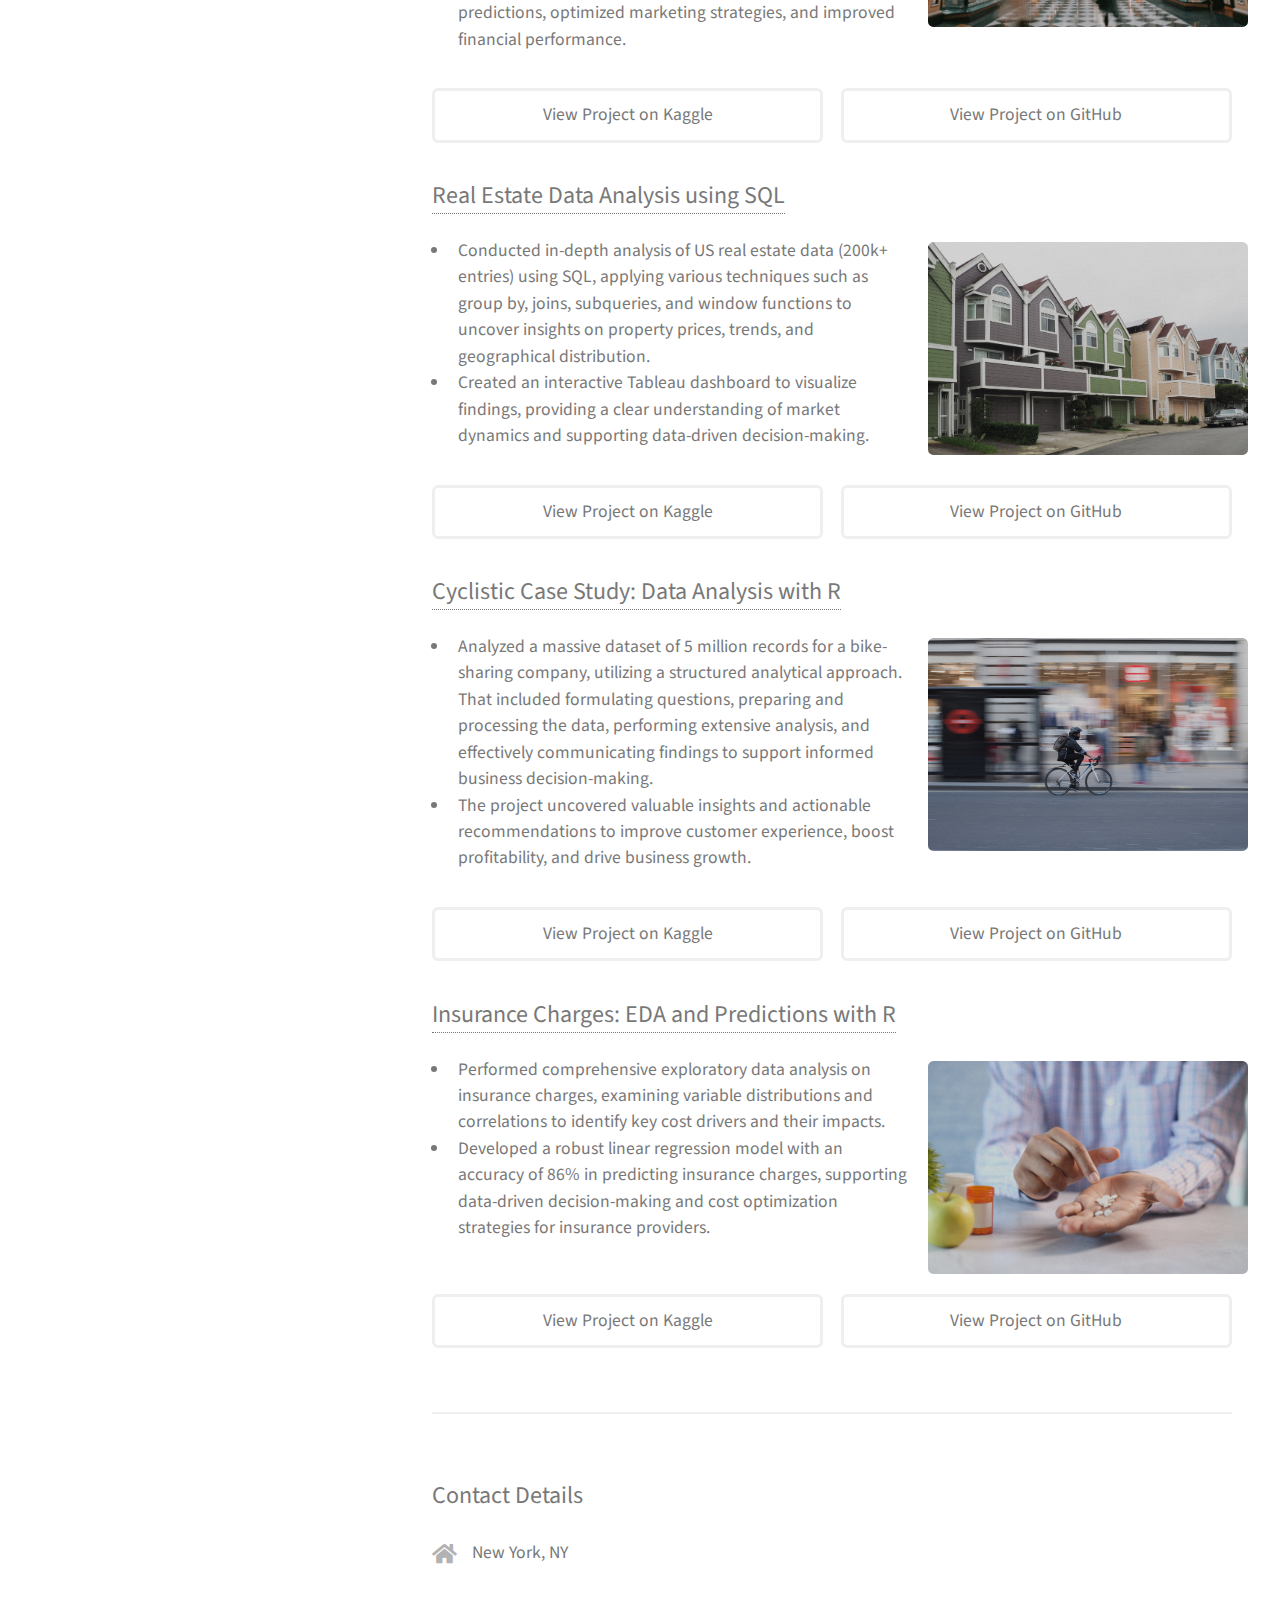
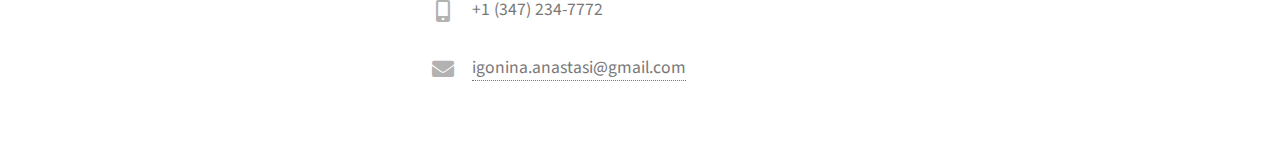
==== commit 14b779b0: "Add files via upload" ====
--- a/index.html
+++ b/index.html
@@ -12,8 +12,8 @@
 		<!-- Header -->
 			<header id="header">
 				<div class="inner">
-					<a href="#" class="image avatar circle"><img src="images/avatar3.jpg" alt=""/></a>
-					<h1> <strong>Anastasiya Igonina</strong></h1>
+					<a href="#" class="image avatar circle"><img src="images/avatar3.jpg" alt="Avatar"/></a>
+					<h1> <strong>Anastasiya Igonina</strong> </h1>
 					<h1> Data Analyst | Python R SQL Tableau</h1>
 				</div>
 			</header>
@@ -24,123 +24,106 @@
 				<!-- One -->
 					<section id="one">
 						<header class="major">
-							<h1>Portfolio<br/></h1>
+							<h2>Portfolio</h2>
 						</header>
-						<p> <h4> This website contains a collection of my projects, each showcasing my passion for data analysis. These projects encompass a wide range of data analysis tools and programming languages, offering a glimpse into my diverse skill set and problem-solving abilities. Each project is a unique journey, providing insightful solutions to real-world challenges. </h4></p>
+						<h4> This website contains a collection of my projects, each showcasing my passion for data analysis. These projects, recognized on Kaggle (bronze medals, over 9,000 views, 200+ forks), demonstrate my skills across various data analysis tools, programming languages, and problem-solving abilities. Each project is a unique journey, providing insightful solutions to real-world challenges.</h4>
 						<ul class="actions fit">
-							<li><a href="https://github.com/anastasiyaigonina/Portfolio_Projects" class="button">Portfolio on GitHub</a></li>
-							<li><a href="https://www.kaggle.com/anastasiyaigonina/code" class="button">Portfolio on Kaggle</a></li>
-							<li><a href="https://github.com/anastasiyaigonina/resume/blob/main/Resume_Anastasiya_Igonina.pdf" class="button">Resume</a></li>
+							<li><a href="https://www.kaggle.com/anastasiyaigonina/code" class="button" target="_blank">Portfolio on Kaggle</a></li>
+							<li><a href="https://github.com/anastasiyaigonina/Portfolio_Projects" class="button" target="_blank">Portfolio on GitHub</a></li>
+							<li><a href="https://github.com/anastasiyaigonina/resume/blob/main/Resume_Anastasiya_Igonina.pdf" class="button" target="_blank">Resume</a></li>
 						</ul>
 					</section>
 
 				<!-- Two -->
 					<section id="two">
-						<h1>Projects</h1>
+						<header class="major">
+							<h2>Projects</h2>
+						</header>
 						<div>
 							<article class="col-6 col-12-xsmall work-item">
 								<header> 
-									<h2><a href="https://www.kaggle.com/code/anastasiyaigonina/diabetes-eda-hypothesis-testing-predictions"> Diabetes: EDA, Hypothesis Testing, Predictions with Python </a></h2>
+									<h2><a href="https://www.kaggle.com/code/anastasiyaigonina/diabetes-eda-hypothesis-testing-predictions" target="_blank"> Diabetes: EDA, Hypothesis Testing, Predictions with Python </a></h2>
 								</header>
-								<br>
-								<a class="image right"><img src="images/diabetes2.jpg" ></a>
-								<p> <h4>
+								<a class="image right"><img src="images/diabetes2.jpg" alt="Diabetes: EDA, Hypothesis Testing, Predictions with Python"/></a>
 									<ul>
-									<li> Conducted comprehensive analysis of more than 250k diabetes medical data, utilizing exploratory data analysis (EDA) and hypothesis testing to identify key factors impacting diabetes.</li>
-								    <li> Developed and evaluated multiple predictive models to accurately determine diabetes status, with the best-performing model achieving an accuracy of 90%, enhancing early detection, treatment, and management of diabetes.</li>
+										<li> Conducted comprehensive analysis of more than 250k diabetes medical data, utilizing exploratory data analysis (EDA) and hypothesis testing to identify key factors impacting diabetes. </li>
+								    	<li> Developed and evaluated multiple predictive models to accurately determine diabetes status, with the best-performing model achieving an accuracy of 90%, enhancing early detection, treatment, and management of diabetes. </li>
 									</ul>
-								</h4>
-								</p>
 								<ul class="actions fit">
-									<li><a href="https://github.com/anastasiyaigonina/Portfolio_Projects/tree/main/diabetes_hypothesis_predictions" class="button">View Project on GitHub</a></li>
-									<li><a href="https://www.kaggle.com/code/anastasiyaigonina/diabetes-eda-hypothesis-testing-predictions" class="button">View Project on Kaggle</a></li>
+									<li><a href="https://www.kaggle.com/code/anastasiyaigonina/diabetes-eda-hypothesis-testing-predictions" class="button" target="_blank">View Project on Kaggle</a></li>
+									<li><a href="https://github.com/anastasiyaigonina/Portfolio_Projects/tree/main/diabetes_hypothesis_predictions" class="button" target="_blank">View Project on GitHub</a></li>
 								</ul>
 							</article>
 							<article class="col-6 col-12-xsmall work-item">
 								<header> 
-									<h2> <a href="https://www.kaggle.com/code/anastasiyaigonina/reviews-sentiment-topic-modeling-clustering"> Reviews: Sentiment, Topic Modeling, Clustering with Python </a></h2>
+									<h2> <a href="https://www.kaggle.com/code/anastasiyaigonina/reviews-sentiment-topic-modeling-clustering" target="_blank"> Reviews: Sentiment, Topic Modeling, Clustering with Python </a></h2>
 								</header>
-								<br>
-								<a class="image right"><img src="images/reviews.jpg" alt=""/></a>
-								<p> <h4> 
+								<a class="image right"><img src="images/reviews.jpg" alt="Reviews: Sentiment, Topic Modeling, Clustering with Python"/></a>
 									<ul>
-										<li> Analyzed 20k hotel reviews using data analysis techniques, sentiment analysis, prediction modeling, topic modeling, and negative reviews clustering. </li>
-										<li> Achieved high accuracy of up to 85% in sentiment prediction, providing deep insights into customer feedback to boost satisfaction. Identified key topics in reviews, allowing targeted improvements in services and facilities to meet customer expectations.</li>
+										<li> Analyzed 20k hotel reviews with advanced data analysis techniques, including sentiment analysis, prediction modeling, topic modeling, and negative reviews clustering. </li>
+										<li> Achieved a high accuracy of 85% in sentiment prediction, providing deep insights into customer feedback to boost satisfaction. Identified key topics in reviews, allowing targeted improvements in services and facilities to meet customer expectations.</li>
 									</ul>
-									</h4></p>
 								<ul class="actions fit">
-									<li><a href="https://github.com/anastasiyaigonina/Portfolio_Projects/tree/main/reviews_sentiment_topic_modeling" class="button">View Project on GitHub</a></li>
-									<li><a href="https://www.kaggle.com/code/anastasiyaigonina/reviews-sentiment-topic-modeling-clustering" class="button">View Project on Kaggle</a></li>
+									<li><a href="https://www.kaggle.com/code/anastasiyaigonina/reviews-sentiment-topic-modeling-clustering" class="button" target="_blank">View Project on Kaggle</a></li>
+									<li><a href="https://github.com/anastasiyaigonina/Portfolio_Projects/tree/main/reviews_sentiment_topic_modeling" class="button" target="_blank">View Project on GitHub</a></li>
 								</ul>
 							</article>
 							<article class="col-6 col-12-xsmall work-item">
 								<header> 
-									<h2> <a href="https://www.kaggle.com/code/anastasiyaigonina/retail-sales-eda-and-spending-predictions"> Retail Sales: EDA and Spending Predictions with Python </a></h2>
+									<h2> <a href="https://www.kaggle.com/code/anastasiyaigonina/retail-sales-eda-and-spending-predictions" target="_blank"> Retail Sales: EDA and Spending Predictions with Python </a></h2>
 								</header>
-								<br>
-								<a class="image right"><img src="images/retail.jpg" alt=""></a>
-								<p><h4> 
-										<ul>
-                                        	<li> Conducted comprehensive analysis of retail sales data in Istanbul (100k+ records), involving data cleaning, preparation, exploratory data analysis (EDA) to uncover meaningful patterns and insights, including the correlation between total revenue and currency rates.</li>
-                                        	<li> Developed highly accurate predictive models with an accuracy rate of 98%, resulting in enhanced sales predictions, optimized marketing strategies, and improved financial performance.</li>
-                                    	</ul>
-									</h4>
+								<a class="image right"><img src="images/retail.jpg" alt="Retail Sales: EDA and Spending Predictions with Python"/></a>
+									<ul>
+                                        <li> Conducted comprehensive analysis of retail sales data in Istanbul (100k+ records), involving data cleaning, preparation, exploratory data analysis (EDA) to uncover meaningful patterns and insights, including the correlation between total revenue and currency rates.</li>
+                                        <li> Developed highly accurate predictive models with an accuracy rate of 98%, resulting in enhanced sales predictions, optimized marketing strategies, and improved financial performance.</li>
+                                    </ul>
 								<ul class="actions fit">
-									<li><a href="https://github.com/anastasiyaigonina/Portfolio_Projects/tree/main/retails_sales_eda_predictions" class="button">View Project on GitHub</a></li>
-									<li><a href="https://www.kaggle.com/code/anastasiyaigonina/retail-sales-eda-and-spending-predictions" class="button">View Project on Kaggle</a></li>
+									<li><a href="https://www.kaggle.com/code/anastasiyaigonina/retail-sales-eda-and-spending-predictions" class="button" target="_blank">View Project on Kaggle</a></li>
+									<li><a href="https://github.com/anastasiyaigonina/Portfolio_Projects/tree/main/retails_sales_eda_predictions" class="button" target="_blank">View Project on GitHub</a></li>
 								</ul>
 							</article>
 							<article class="col-6 col-12-xsmall work-item">
 								<header> 
-									<h2> <a href="https://www.kaggle.com/code/anastasiyaigonina/real-estate-data-analysis-using-sql"> Real Estate Data Analysis using SQL </a></h2>
+									<h2> <a href="https://www.kaggle.com/code/anastasiyaigonina/real-estate-data-analysis-using-sql" target="_blank"> Real Estate Data Analysis using SQL </a></h2>
 								</header>
-								<br>
-								<a class="image right"><img src="images/realestate2.jpg" alt=""/></a>
-								<p> <h4> 
+								<a class="image right"><img src="images/realestate2.jpg" alt="Real Estate Data Analysis using SQL"/></a>
 									<ul>
                                         <li> Conducted in-depth analysis of US real estate data (200k+ entries) using SQL, applying various techniques such as group by, joins, subqueries, and window functions to uncover insights on property prices, trends, and geographical distribution.</li>
-                                        <li> Created an interactive Tableau dashboard to visualize findings, providing a clearer understanding of market dynamics and supporting data-driven decision-making. </li>
+                                        <li> Created an interactive Tableau dashboard to visualize findings, providing a clear understanding of market dynamics and supporting data-driven decision-making. </li>
                                     </ul>
-									</h4> <p>
 								<ul class="actions fit">
-									<li><a href="https://github.com/anastasiyaigonina/Portfolio_Projects/tree/main/real_estate_data_analysis_sql" class="button">View Project on GitHub</a></li>
-									<li><a href="https://www.kaggle.com/code/anastasiyaigonina/real-estate-data-analysis-using-sql" class="button">View Project on Kaggle</a></li>
+									<li><a href="https://www.kaggle.com/code/anastasiyaigonina/real-estate-data-analysis-using-sql" class="button" target="_blank">View Project on Kaggle</a></li>
+									<li><a href="https://github.com/anastasiyaigonina/Portfolio_Projects/tree/main/real_estate_data_analysis_sql" class="button" target="_blank">View Project on GitHub</a></li>
 								</ul>
-							</article>
 							</article>
 							<article class="col-6 col-12-xsmall work-item">
 								<header> 
-									<h2> <a href="https://www.kaggle.com/code/anastasiyaigonina/cyclistic-case-study-data-analysis-with-r"> Cyclistic Case Study: Data Analysis with R </a></h2>
+									<h2> <a href="https://www.kaggle.com/code/anastasiyaigonina/cyclistic-case-study-data-analysis-with-r" target="_blank"> Cyclistic Case Study: Data Analysis with R </a></h2>
 								</header>
-								<br>
-								<a class="image right"><img src="images/bike2.jpg" alt=""/></a>
-								<p> <h4> 
-										<ul>
-                                        	<li> Analyzed a massive dataset of 5 million records for a bike-sharing company, utilizing a structured analytical approach. That included formulating questions, preparing and processing the data, performing extensive analysis, and effectively communicating findings to support informed business decision-making.</li>
-                                        	<li>The project uncovered valuable insights and actionable recommendations to improve customer experience, boost profitability, and drive business growth.</li>
-                                    	</ul>
-									</h4>
+								<a class="image right"><img src="images/bike2.jpg" alt="Cyclistic Case Study: Data Analysis with R"/></a>
+									<ul>
+                                        <li> Analyzed a massive dataset of 5 million records for a bike-sharing company, utilizing a structured analytical approach. That included formulating questions, preparing and processing the data, performing extensive analysis, and effectively communicating findings to support informed business decision-making.</li>
+                                        <li>The project uncovered valuable insights and actionable recommendations to improve customer experience, boost profitability, and drive business growth.</li>
+                                    </ul>
 								<ul class="actions fit">
-									<li><a href="https://github.com/anastasiyaigonina/Portfolio_Projects/tree/main/cyclistic_case_study_r" class="button">View Project on GitHub</a></li>
-									<li><a href="https://www.kaggle.com/code/anastasiyaigonina/cyclistic-case-study-data-analysis-with-r" class="button">View Project on Kaggle</a></li>
+									<li><a href="https://www.kaggle.com/code/anastasiyaigonina/cyclistic-case-study-data-analysis-with-r" class="button" target="_blank">View Project on Kaggle</a></li>
+									<li><a href="https://github.com/anastasiyaigonina/Portfolio_Projects/tree/main/cyclistic_case_study_r" class="button" target="_blank">View Project on GitHub</a></li>
 								</ul>
-							</article><article class="col-6 col-12-xsmall work-item">
+							</article>
+							<article class="col-6 col-12-xsmall work-item">
 								<header> 
-									<h2> <a href="https://www.kaggle.com/code/anastasiyaigonina/insurance-charges-eda-and-predictions-with-r"> Insurance Charges: EDA and Predictions with R </a></h2>
+									<h2> <a href="https://www.kaggle.com/code/anastasiyaigonina/insurance-charges-eda-and-predictions-with-r" target="_blank"> Insurance Charges: EDA and Predictions with R </a></h2>
 								</header>
-								<br>
-								<a class="image right"><img src="images/insurance.jpg" alt=""/></a>
-								<p> <h4> 
-										<ul>
-                                        	<li> Performed comprehensive exploratory data analysis on insurance charges, exploring variable distributions and correlations to identify key cost drivers and their impacts. </li>
-                                        	<li> Developed a robust linear regression model with an accuracy of 86% in predicting insurance charges, supporting data-driven decision-making and cost optimization strategies for insurance providers.</li>
-                                    	</ul>
-									</h4>
+								<a class="image right"><img src="images/insurance.jpg" alt="Insurance Charges: EDA and Predictions with R"/></a>
+									<ul>
+                                        <li> Performed comprehensive exploratory data analysis on insurance charges, examining variable distributions and correlations to identify key cost drivers and their impacts. </li>
+                                        <li> Developed a robust linear regression model with an accuracy of 86% in predicting insurance charges, supporting data-driven decision-making and cost optimization strategies for insurance providers.</li>
+                                    </ul>
 								<ul class="actions fit">
-									<li><a href="https://github.com/anastasiyaigonina/Portfolio_Projects/tree/main/insurance_charges_prediction" class="button">View Project on GitHub</a></li>
-									<li><a href="https://www.kaggle.com/code/anastasiyaigonina/insurance-charges-eda-and-predictions-with-r" class="button">View Project on Kaggle</a></li>
+									<li><a href="https://www.kaggle.com/code/anastasiyaigonina/insurance-charges-eda-and-predictions-with-r" class="button" target="_blank">View Project on Kaggle</a></li>
+									<li><a href="https://github.com/anastasiyaigonina/Portfolio_Projects/tree/main/insurance_charges_prediction" class="button" target="_blank">View Project on GitHub</a></li>
 								</ul>
-							
+							</article>
 						</div>
 					</section>
 				
@@ -172,9 +155,9 @@
 				<div class="inner">
 					<ul class="icons">
 						<li><a href="mailto:igonina.anastasi@gmail.com" class="icon solid fa-envelope"><span class="label">Email</span></a></li>
-						<li><a href="https://www.linkedin.com/in/an-igonina/" class="icon brands fa-linkedin"><span class="label">Linkedin</span></a>
-						<li><a href="https://github.com/anastasiyaigonina" class="icon brands fa-github"><span class="label">Github</span></a></li>
-						<li><a href="https://www.kaggle.com/anastasiyaigonina/code" class="icon brands fa-kaggle"><span class="label">Kaggle</span></a></li>
+						<li><a href="https://www.linkedin.com/in/an-igonina/" class="icon brands fa-linkedin" target="_blank"><span class="label">Linkedin</span></a></li>
+						<li><a href="https://www.kaggle.com/anastasiyaigonina" class="icon brands fa-kaggle" target="_blank"><span class="label">Kaggle</span></a></li>
+						<li><a href="https://github.com/anastasiyaigonina" class="icon brands fa-github" target="_blank"><span class="label">Github</span></a></li>
 					
 					</ul>
 				</div>
--- a/assets/css/main.css
+++ b/assets/css/main.css
@@ -2115,6 +2115,7 @@
 			float: right;
 			margin: 0 0 1em 1.5em;
 			top: 0.25em;
+			left: 1em;
 		}
 
 		.image.left, .image.right {
@@ -2164,6 +2165,10 @@
 		list-style: disc;
 		margin: 0 0 2em 0;
 		padding-left: 1em;
+		color: #787878;
+        font-weight: 400;
+		font-size: 1.1em;
+		line-height: 1.5em;
 	}
 
 		ul li {
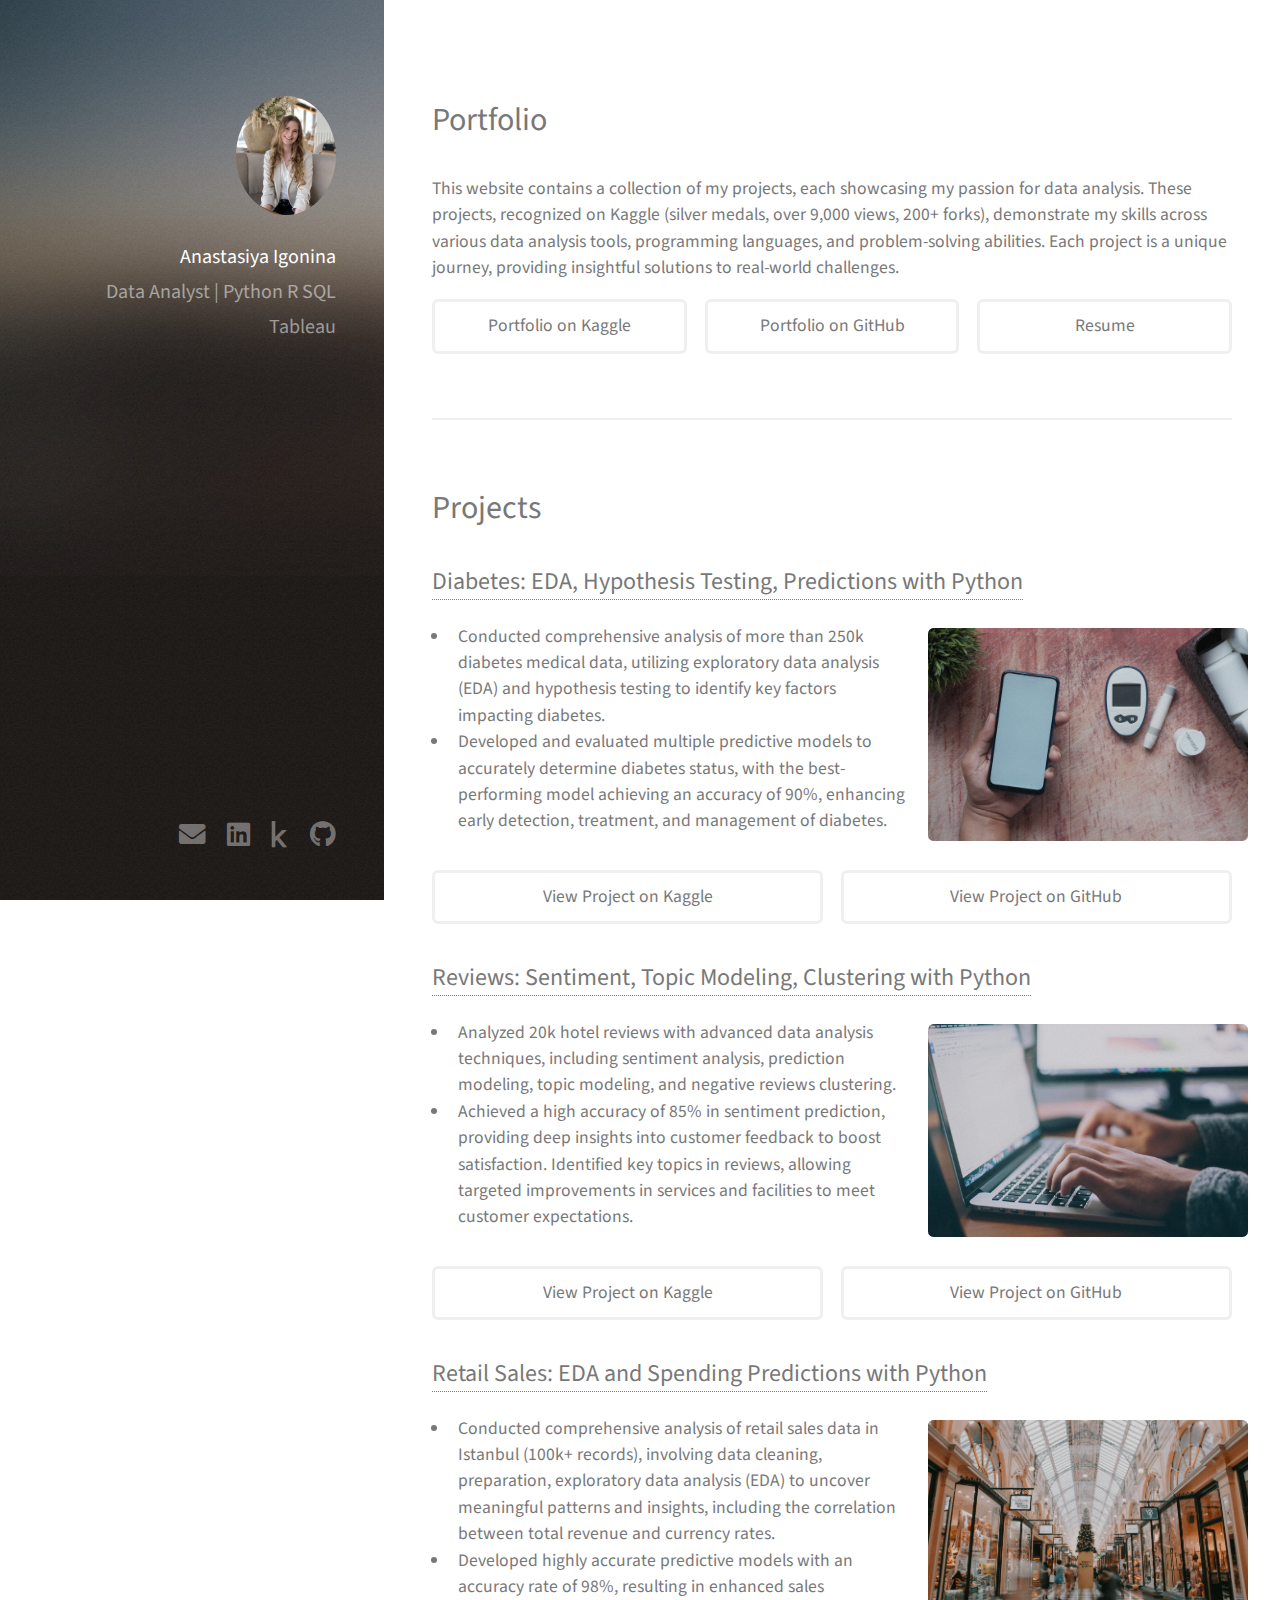
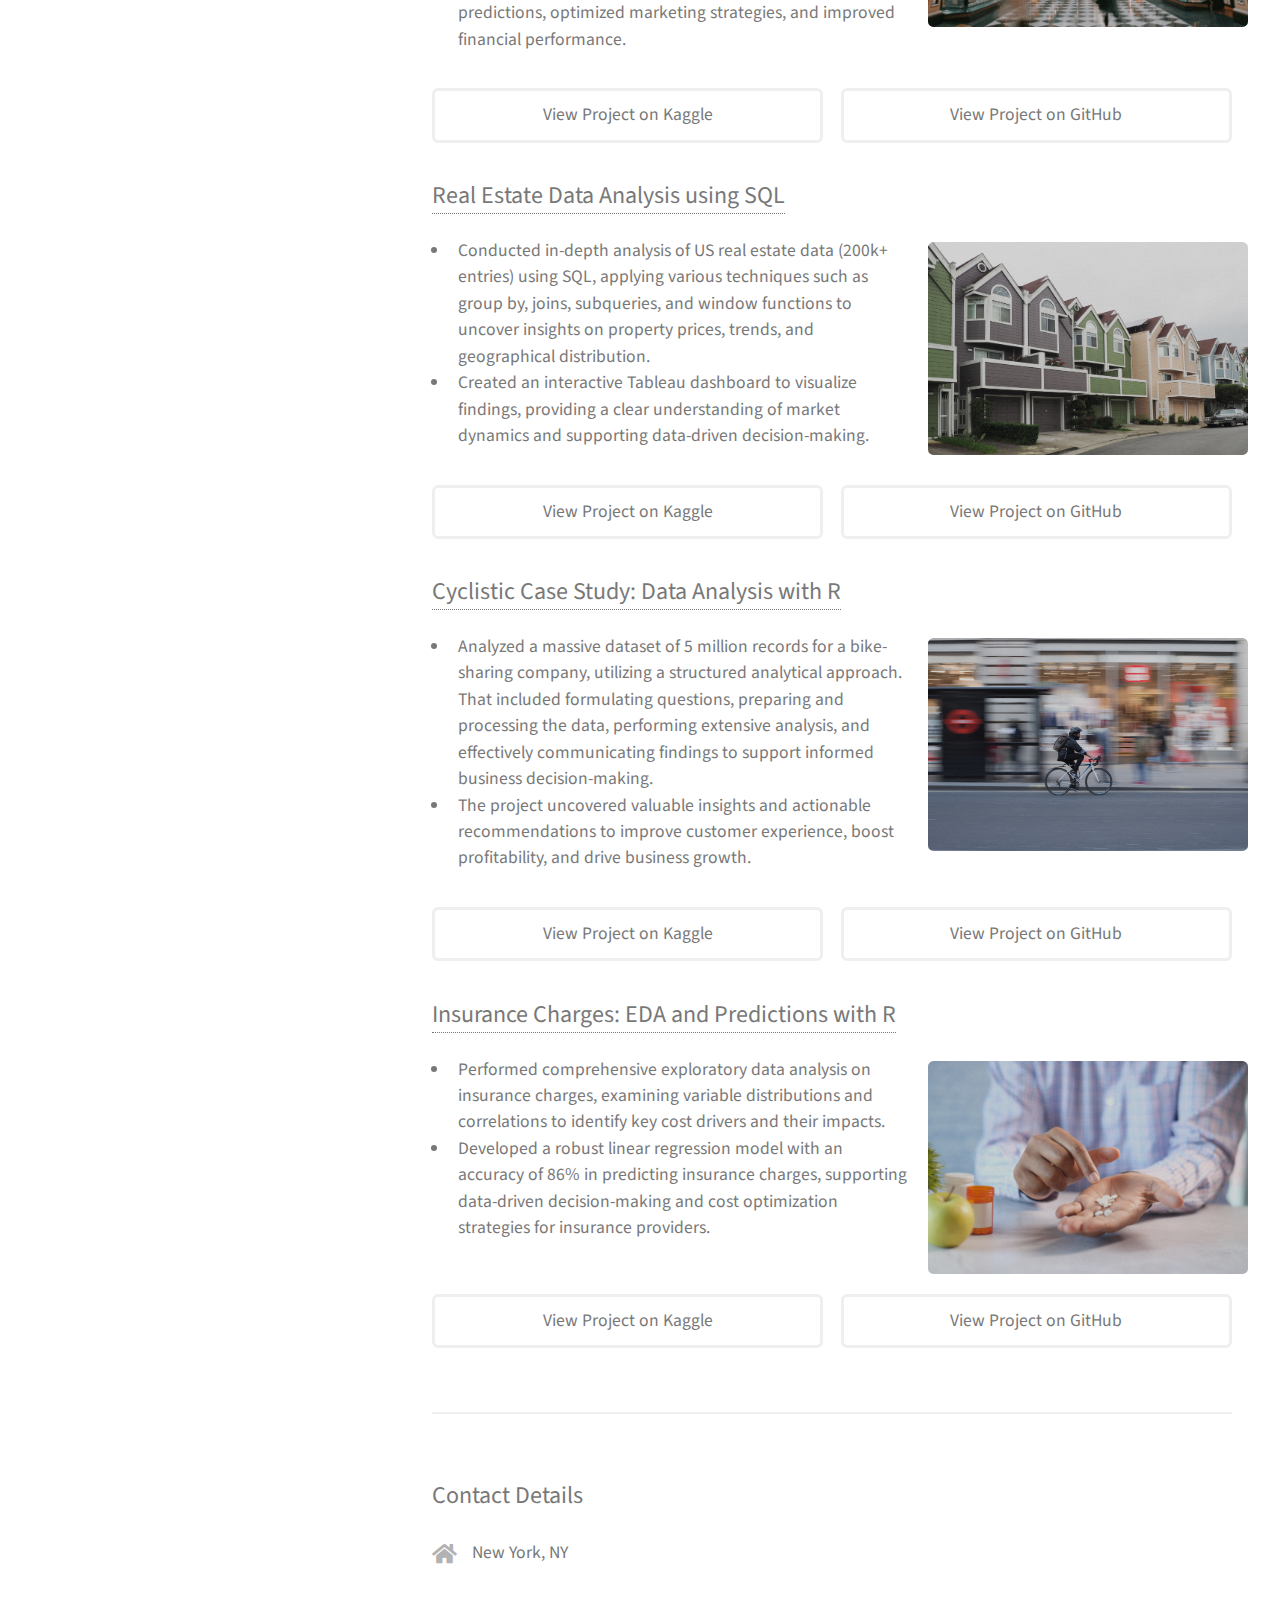
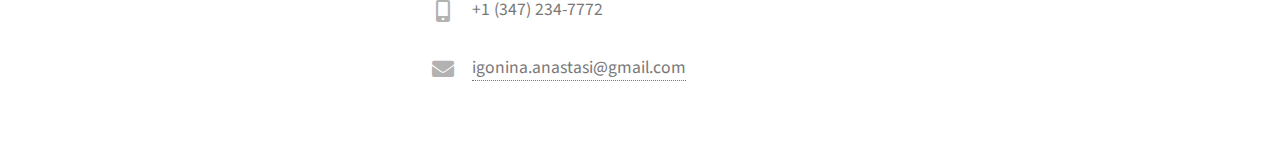
==== commit 1371df07: "Add files via upload" ====
--- a/index.html
+++ b/index.html
@@ -26,7 +26,7 @@
 						<header class="major">
 							<h2>Portfolio</h2>
 						</header>
-						<h4> This website contains a collection of my projects, each showcasing my passion for data analysis. These projects, recognized on Kaggle (bronze medals, over 9,000 views, 200+ forks), demonstrate my skills across various data analysis tools, programming languages, and problem-solving abilities. Each project is a unique journey, providing insightful solutions to real-world challenges.</h4>
+						<h4> This website contains a collection of my projects, each showcasing my passion for data analysis. These projects, recognized on Kaggle (silver medals, over 9,000 views, 200+ forks), demonstrate my skills across various data analysis tools, programming languages, and problem-solving abilities. Each project is a unique journey, providing insightful solutions to real-world challenges.</h4>
 						<ul class="actions fit">
 							<li><a href="https://www.kaggle.com/anastasiyaigonina/code" class="button" target="_blank">Portfolio on Kaggle</a></li>
 							<li><a href="https://github.com/anastasiyaigonina/Portfolio_Projects" class="button" target="_blank">Portfolio on GitHub</a></li>
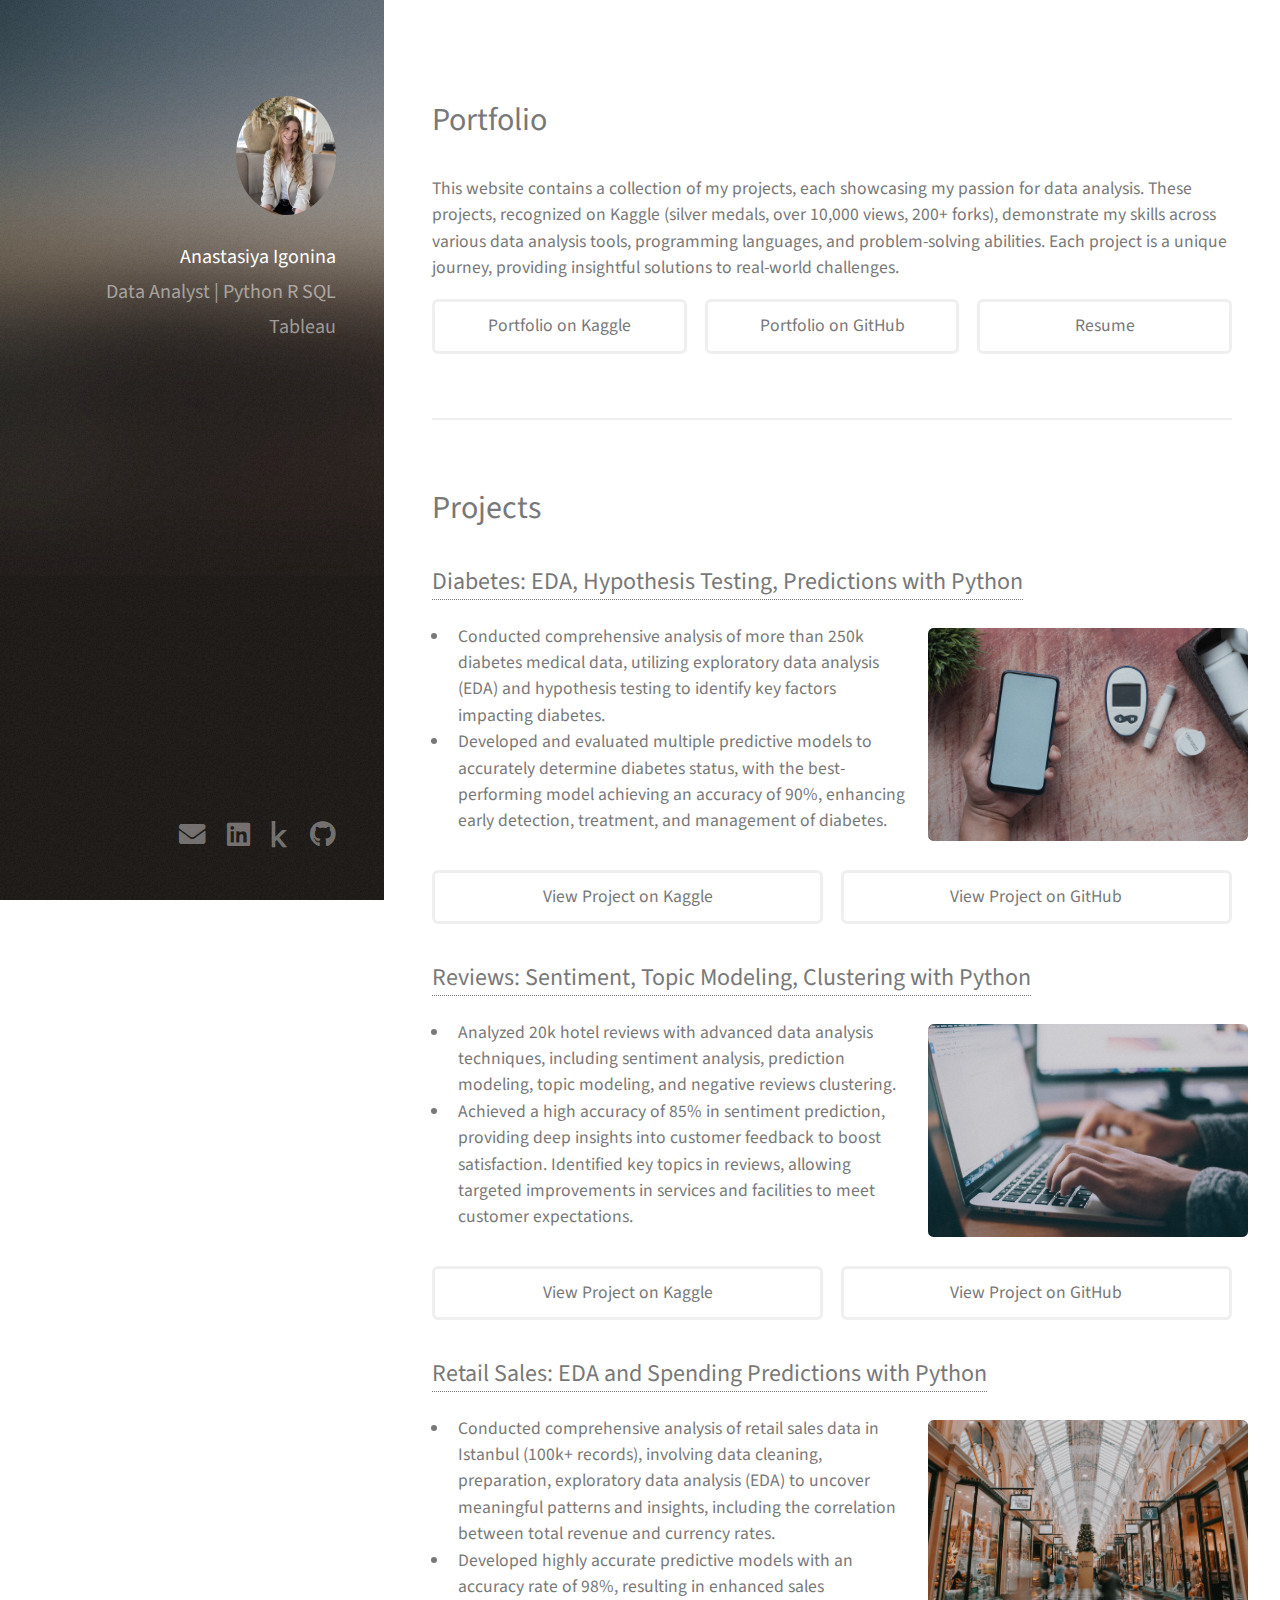
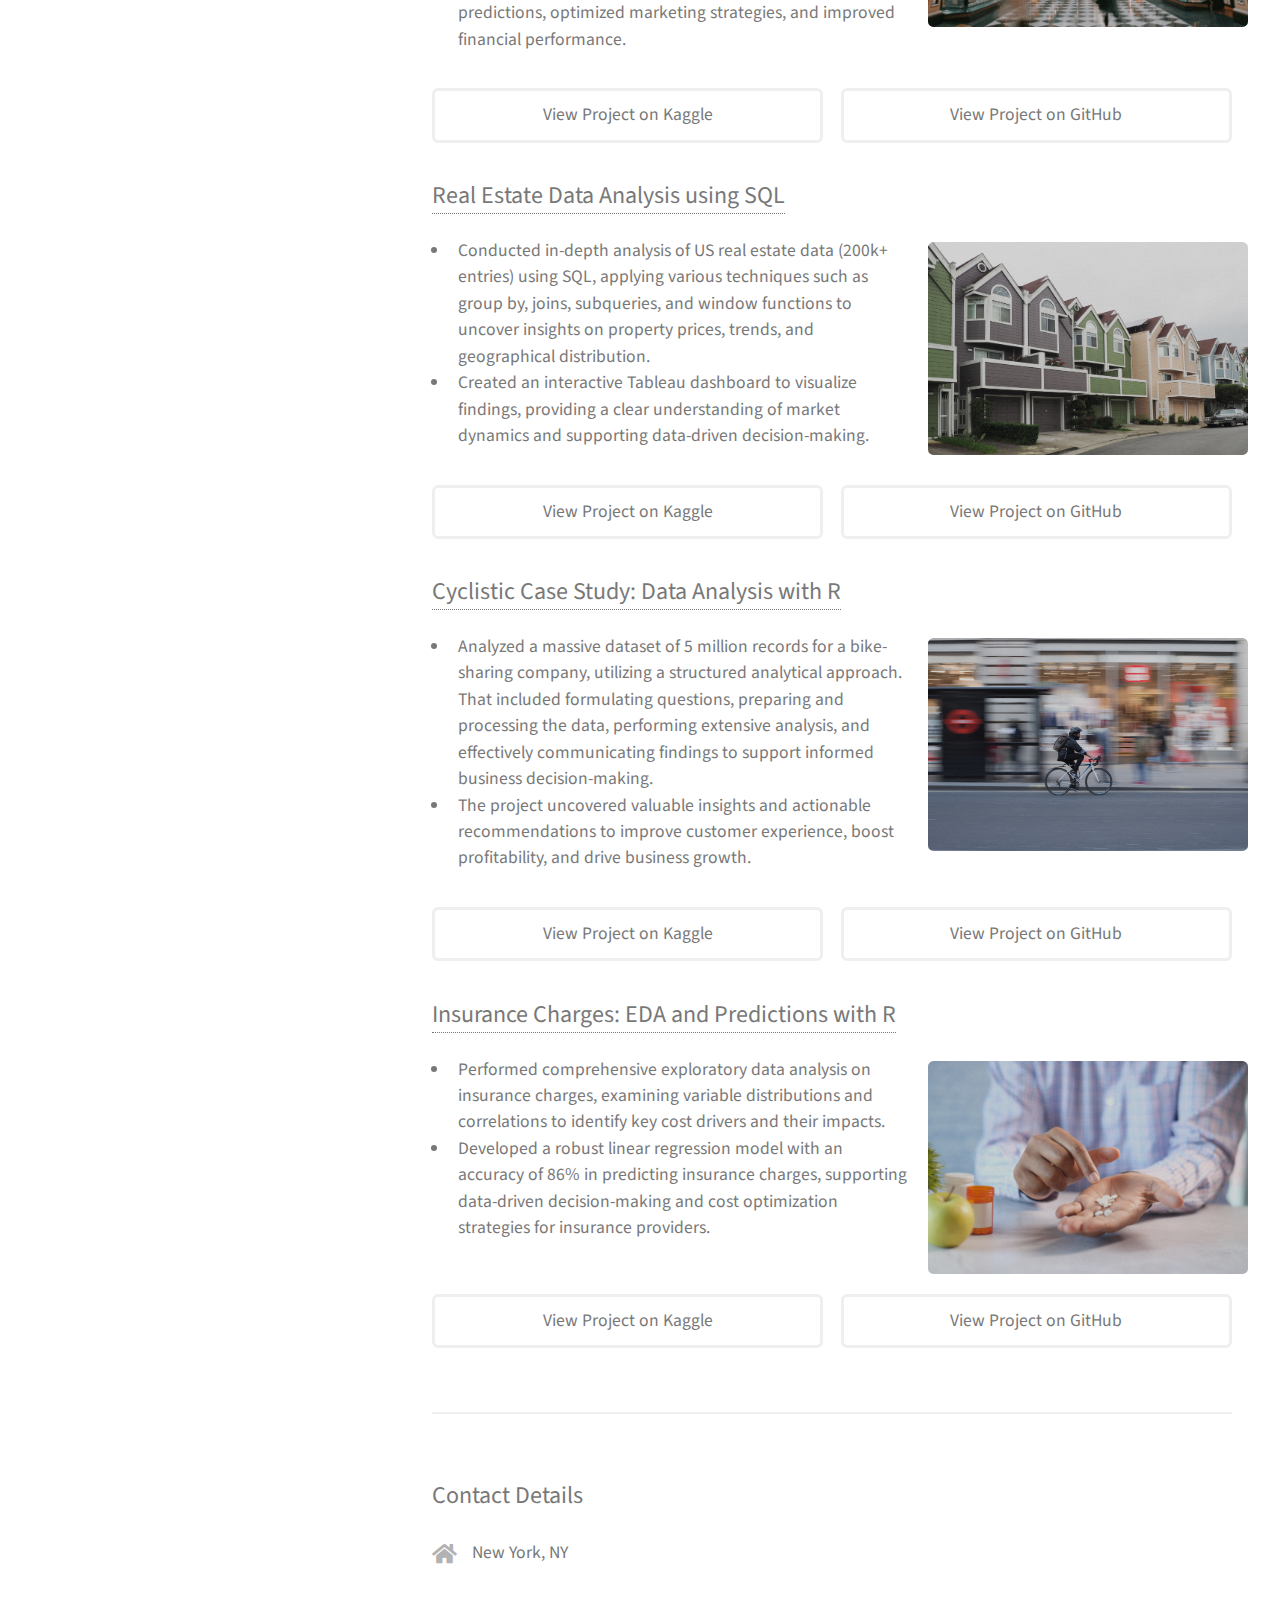
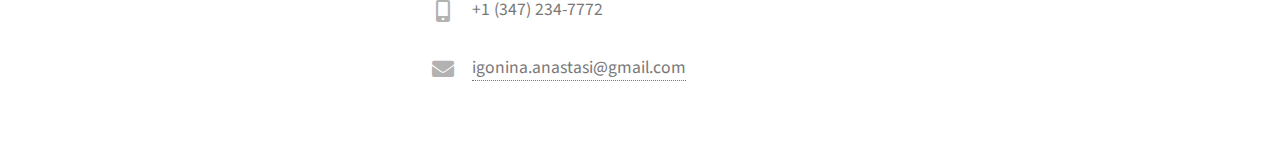
==== commit 6b280fa9: "Add files via upload" ====
--- a/index.html
+++ b/index.html
@@ -26,7 +26,7 @@
 						<header class="major">
 							<h2>Portfolio</h2>
 						</header>
-						<h4> This website contains a collection of my projects, each showcasing my passion for data analysis. These projects, recognized on Kaggle (silver medals, over 9,000 views, 200+ forks), demonstrate my skills across various data analysis tools, programming languages, and problem-solving abilities. Each project is a unique journey, providing insightful solutions to real-world challenges.</h4>
+						<h4> This website contains a collection of my projects, each showcasing my passion for data analysis. These projects, recognized on Kaggle (silver medals, over 10,000 views, 200+ forks), demonstrate my skills across various data analysis tools, programming languages, and problem-solving abilities. Each project is a unique journey, providing insightful solutions to real-world challenges.</h4>
 						<ul class="actions fit">
 							<li><a href="https://www.kaggle.com/anastasiyaigonina/code" class="button" target="_blank">Portfolio on Kaggle</a></li>
 							<li><a href="https://github.com/anastasiyaigonina/Portfolio_Projects" class="button" target="_blank">Portfolio on GitHub</a></li>
